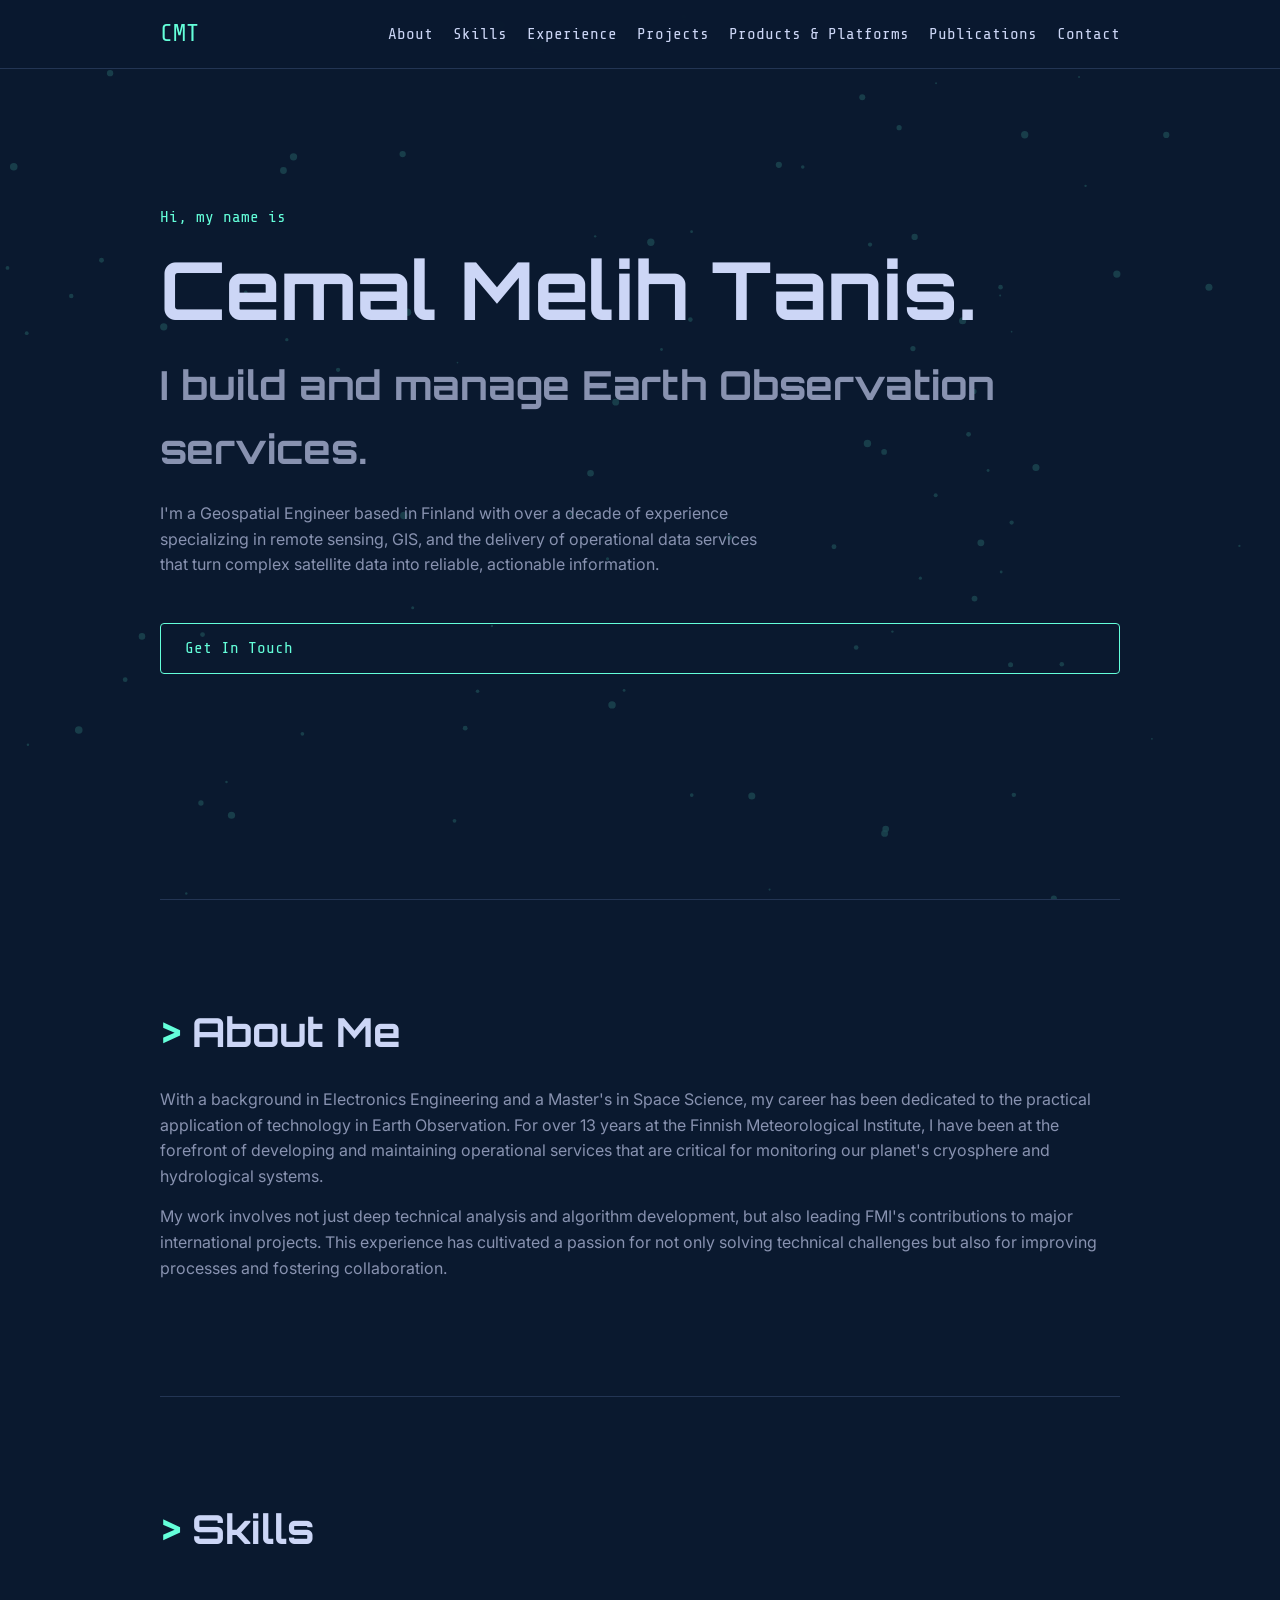
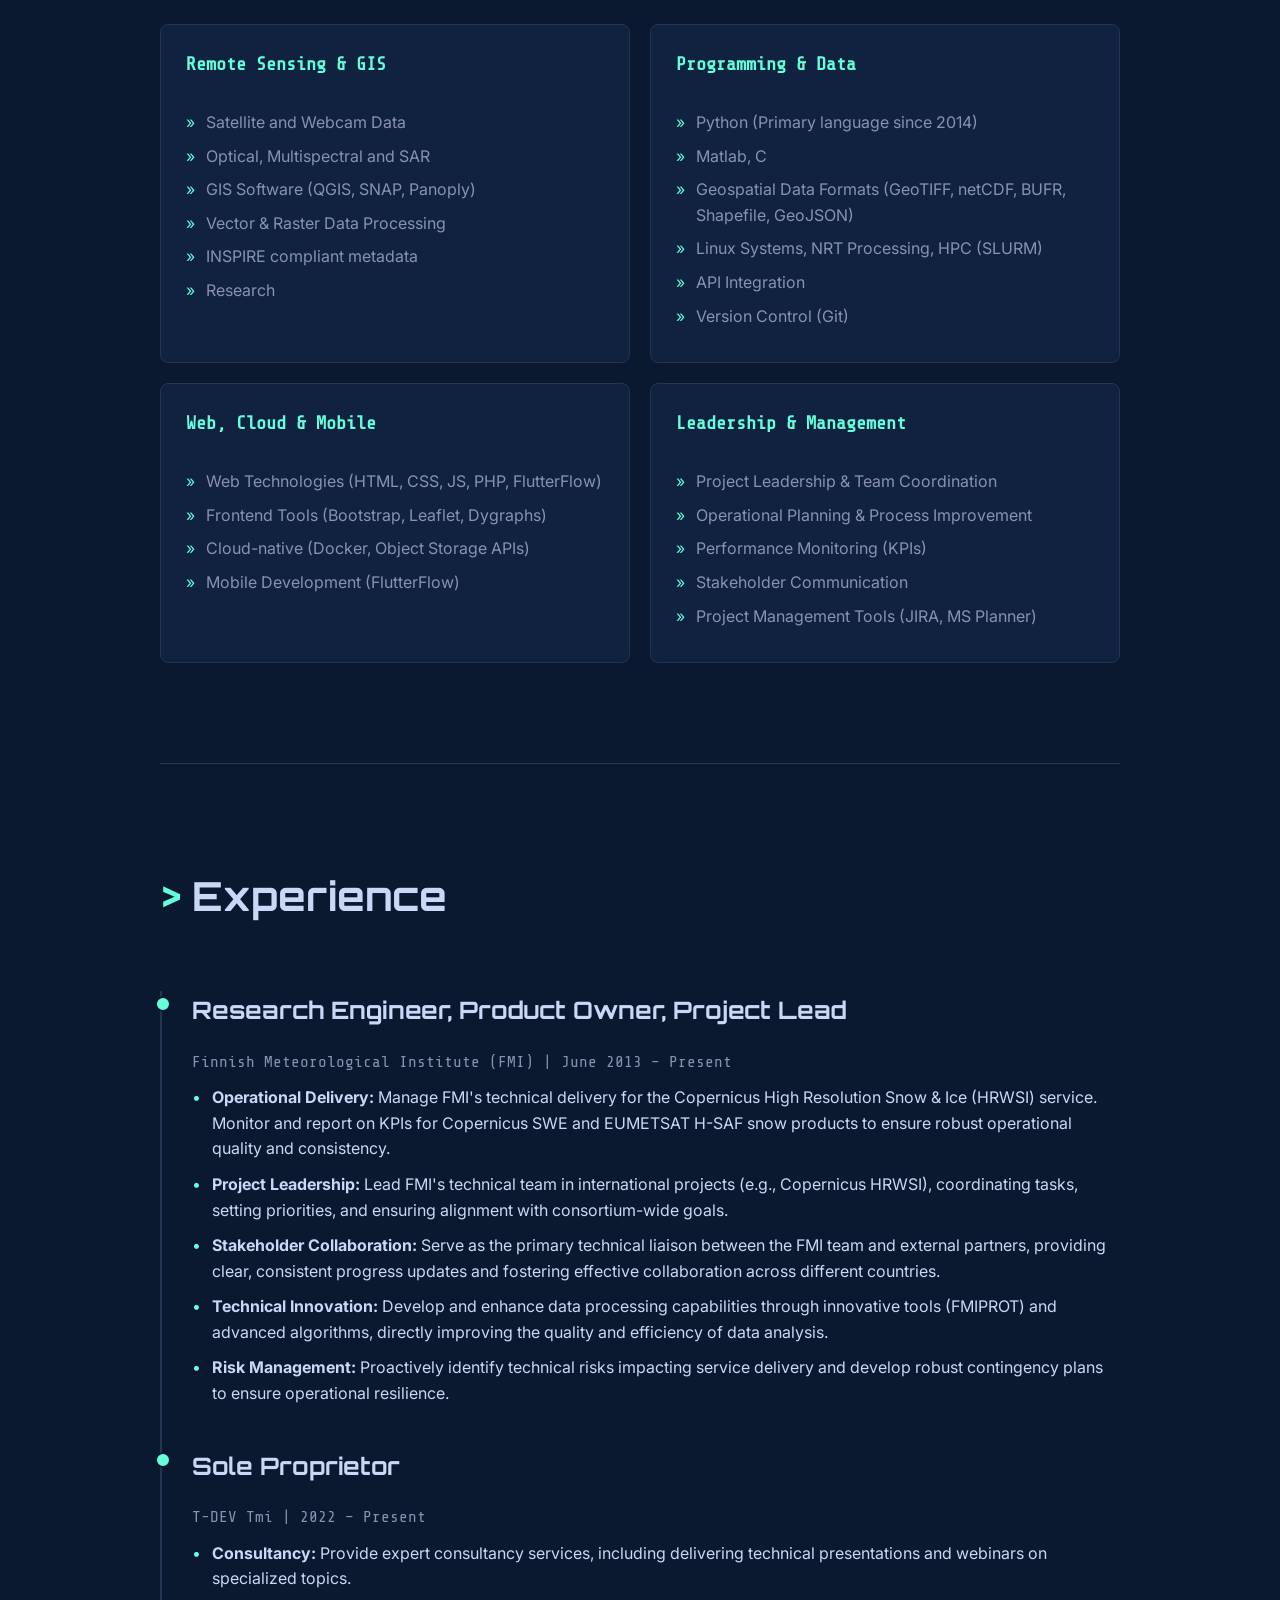
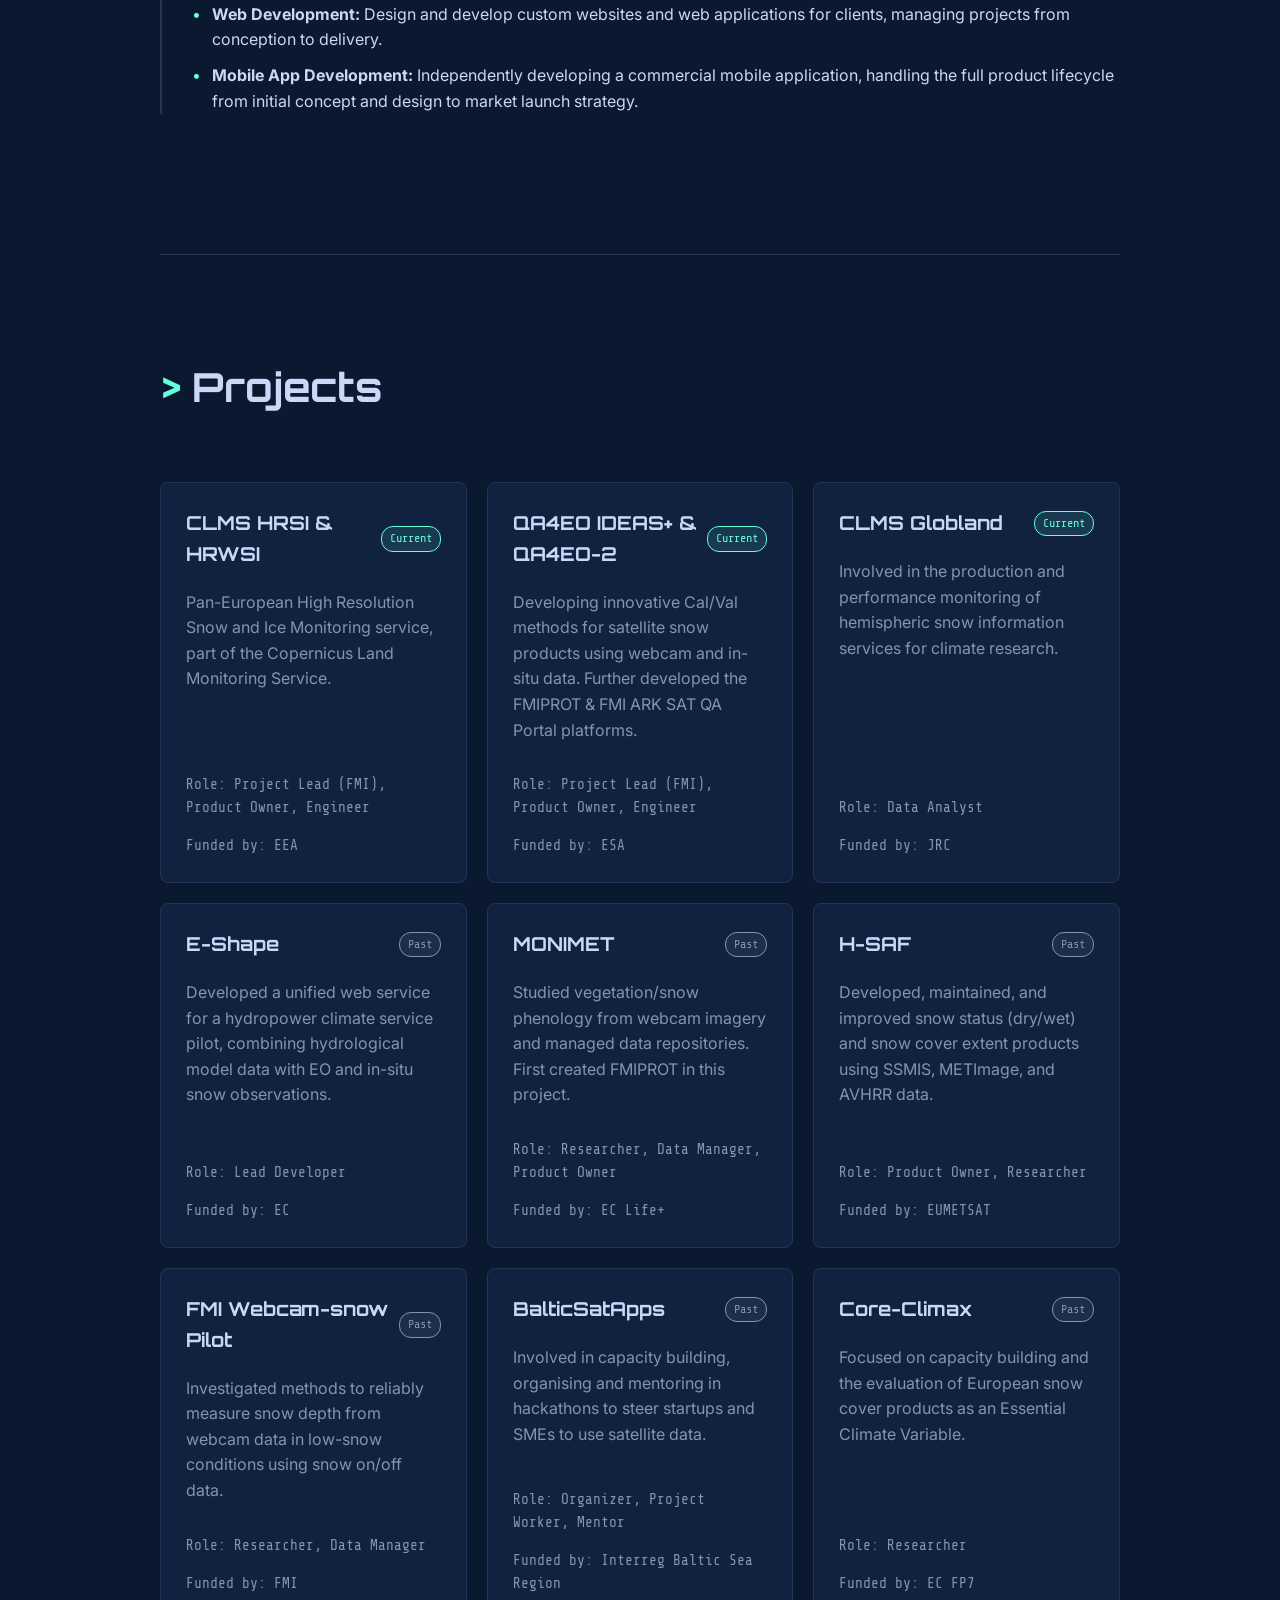
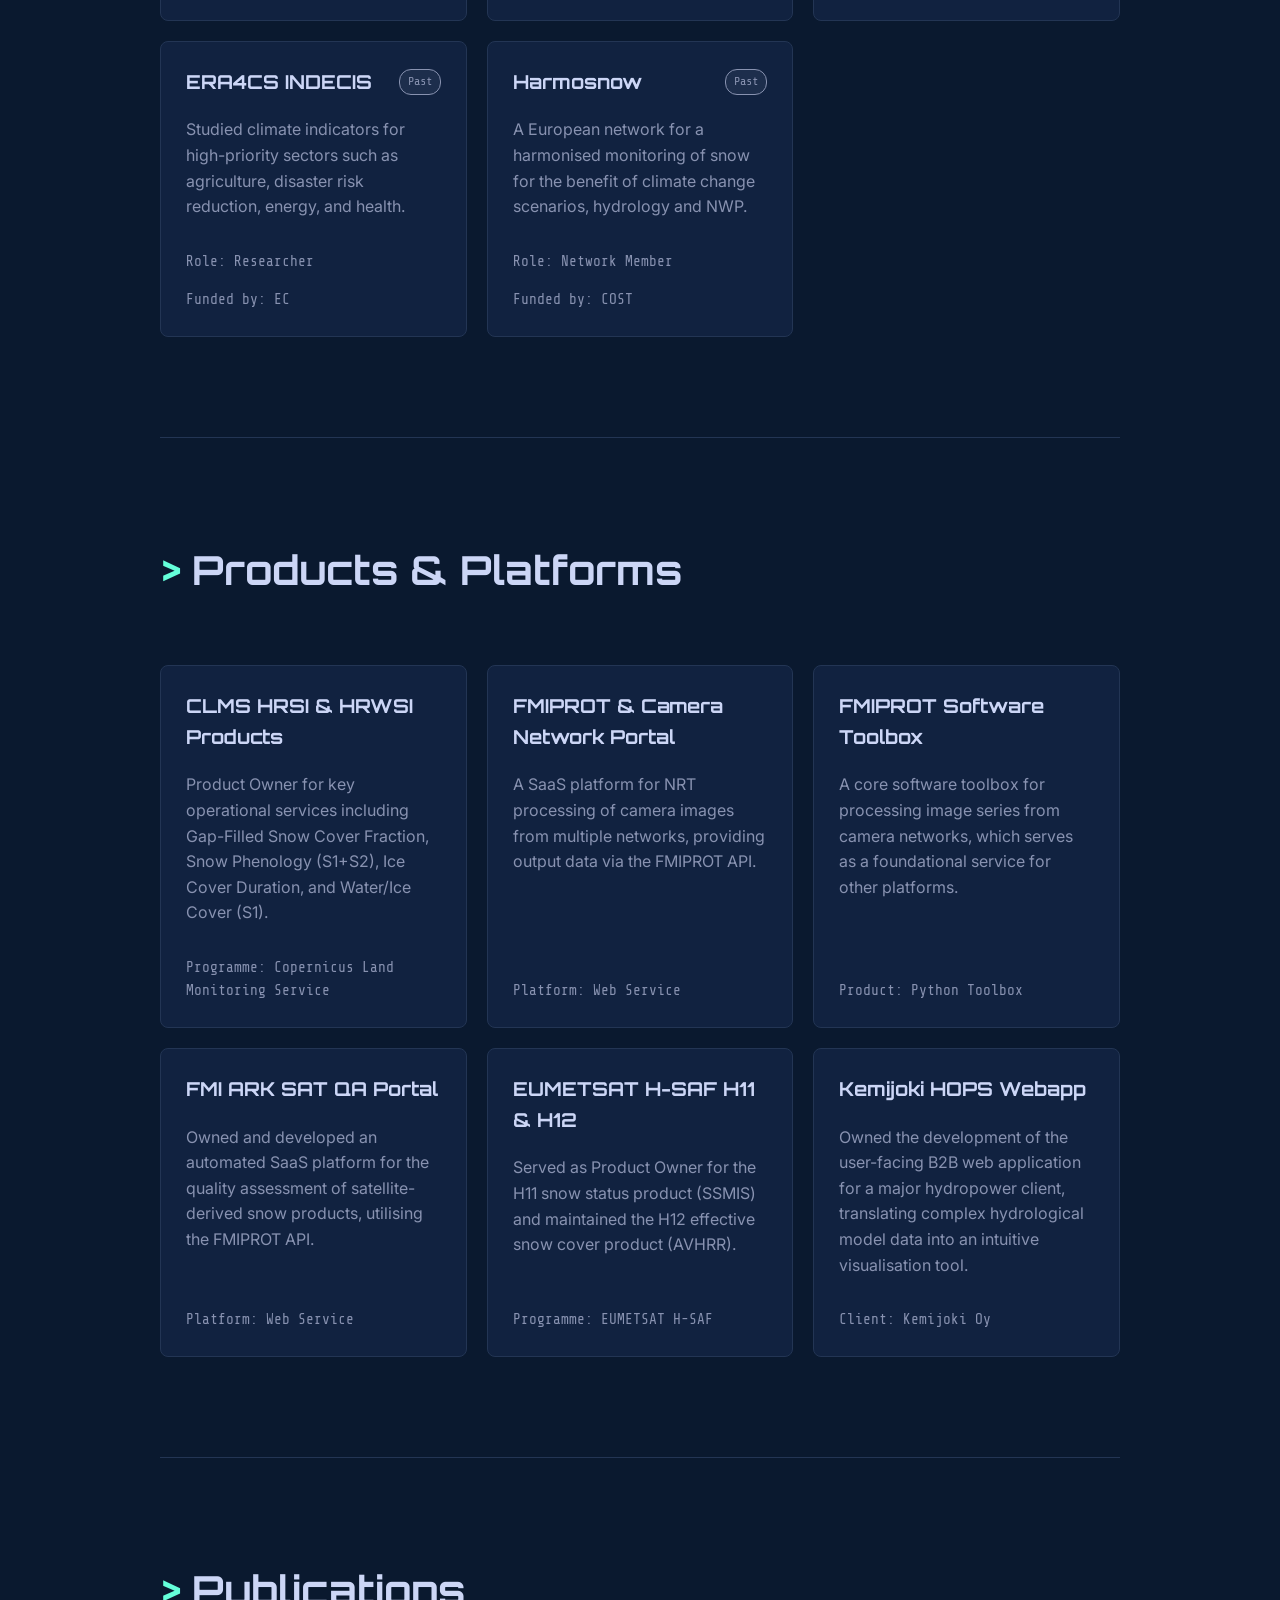
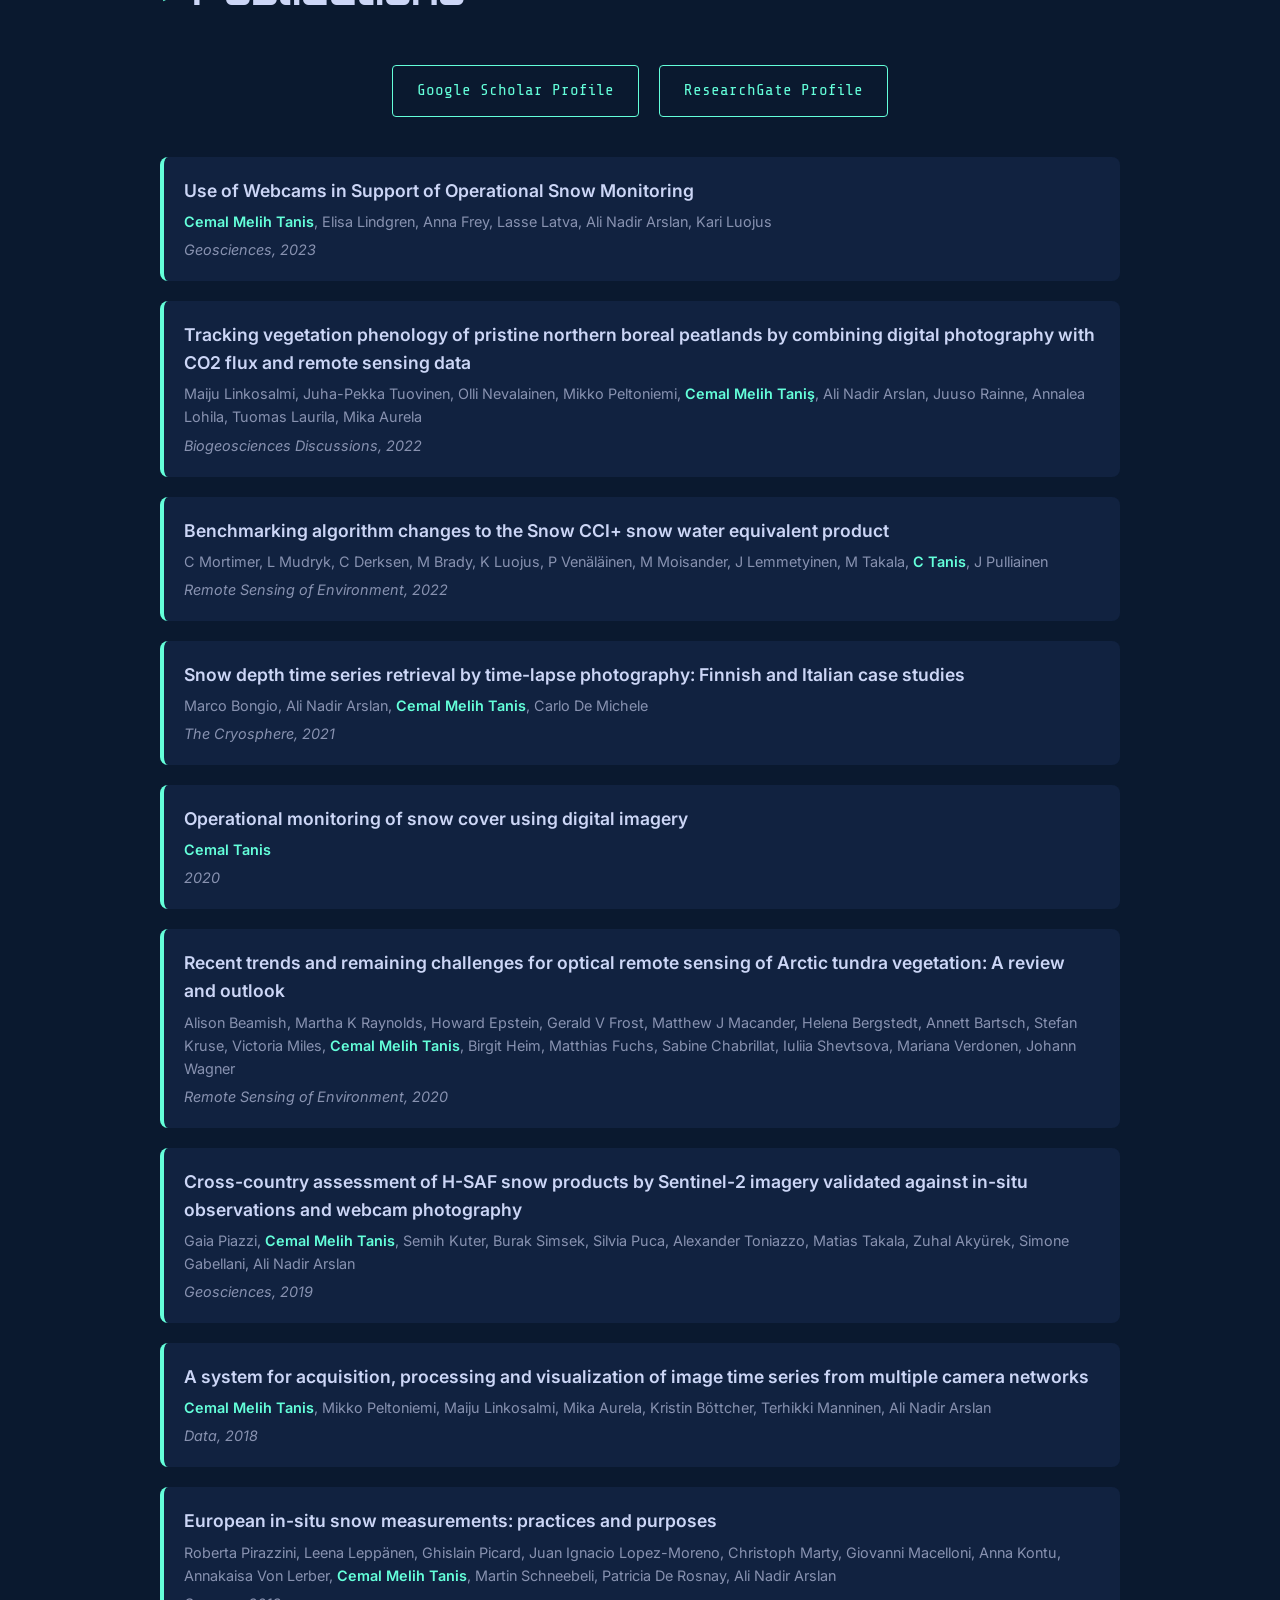
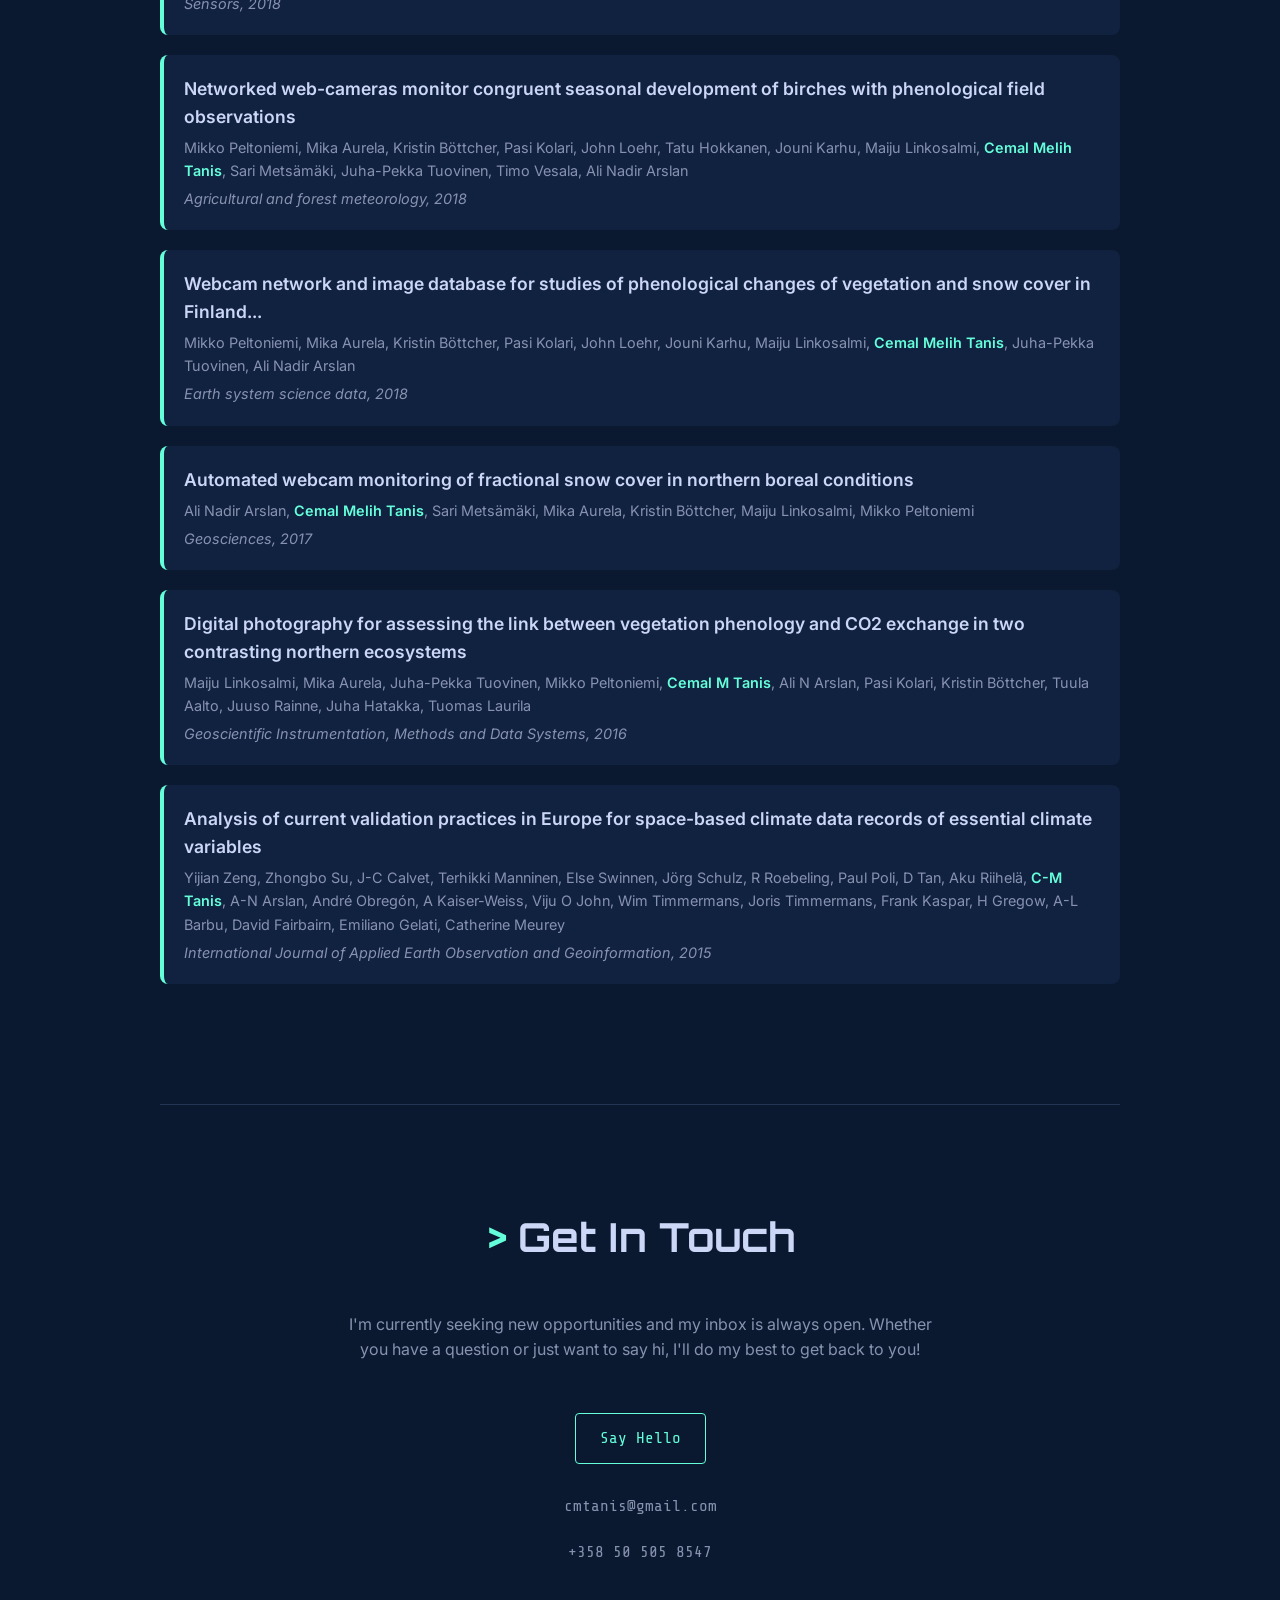
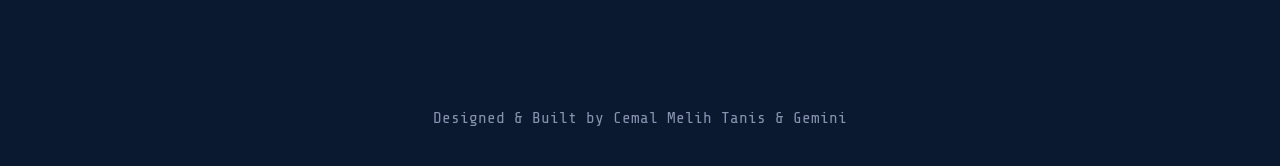
==== index.html @ 58d797b8 "impro" ====
<!DOCTYPE html>
<html lang="en">
<head>
    <meta charset="UTF-8">
    <meta name="viewport" content="width=device-width, initial-scale=1.0">
    <title>Cemal Melih Tanis | Geospatial Engineer</title>
    
    <!-- Google Fonts Preconnect -->
    <link rel="preconnect" href="https://fonts.googleapis.com">
    <link rel="preconnect" href="https://fonts.gstatic.com" crossorigin>
    
    <!-- Google Fonts Import -->
    <link href="https://fonts.googleapis.com/css2?family=Orbitron:wght@400;700&family=Rajdhani:wght@400;700&family=Share+Tech+Mono&family=Inter:wght@300;400;600&display=swap" rel="stylesheet">
    
    <!-- Link to the external CSS file -->
    <link rel="stylesheet" href="style.css">
</head>
<body>
    <!-- Canvas for background animations -->
    <canvas id="bg-canvas"></canvas>

    <!-- Header -->
    <header class="main-header">
        <div class="container">
            <a href="#hero" class="logo">CMT</a>
            <nav class="main-nav">
                <ul>
                    <li><a href="#about">About</a></li>
                    <li><a href="#skills">Skills</a></li>
                    <li><a href="#experience">Experience</a></li>
                    <li><a href="#projects">Projects</a></li>
                    <li><a href="#products">Products & Platforms</a></li>
                    <li><a href="#publications">Publications</a></li>
                    <li><a href="#contact">Contact</a></li>
                </ul>
            </nav>
            <div class="menu-toggle" id="menu-toggle">&equiv;</div>
        </div>
    </header>

    <main class="container">
        <!-- Hero Section -->
        <section id="hero">
            <p style="font-family: var(--mono-font); color: var(--accent-color);">Hi, my name is</p>
            <h1>Cemal Melih Tanis.</h1>
            <h2 class="subtitle">I build and manage Earth Observation services.</h2>
            <p>I'm a Geospatial Engineer based in Finland with over a decade of experience specializing in remote sensing, GIS, and the delivery of operational data services that turn complex satellite data into reliable, actionable information.</p>
            <a href="#contact" class="cta-button">Get In Touch</a>
        </section>

        <!-- About Section -->
        <section id="about">
            <h2 class="section-title">About Me</h2>
            <p>
                With a background in Electronics Engineering and a Master's in Space Science, my career has been dedicated to the practical application of technology in Earth Observation. For over <span id="experience-years">11</span> years at the Finnish Meteorological Institute, I have been at the forefront of developing and maintaining operational services that are critical for monitoring our planet's cryosphere and hydrological systems.
            </p>
            <p>
                My work involves not just deep technical analysis and algorithm development, but also leading FMI's contributions to major international projects. This experience has cultivated a passion for not only solving technical challenges but also for improving processes and fostering collaboration.
            </p>
        </section>

        <!-- Skills Section -->
        <section id="skills">
            <h2 class="section-title">Skills</h2>
            <div class="skills-grid">
                <div class="skill-card">
                    <h3>Remote Sensing & GIS</h3>
                    <ul>
                        <li>Satellite and Webcam Data</li>
                        <li>Optical, Multispectral and SAR</li>
                        <li>GIS Software (QGIS, SNAP, Panoply)</li>
                        <li>Vector & Raster Data Processing</li>
                        <li>INSPIRE compliant metadata</li>
                        <li>Research</li>
                    </ul>
                </div>
                <div class="skill-card">
                    <h3>Programming & Data</h3>
                    <ul>
                        <li>Python (Primary language since 2014)</li>
                        <li>Matlab, C</li>
                        <li>Geospatial Data Formats (GeoTIFF, netCDF, BUFR, Shapefile, GeoJSON)</li>
                        <li>Linux Systems, NRT Processing, HPC (SLURM)</li>
                        <li>API Integration</li>
                        <li>Version Control (Git)</li>
                    </ul>
                </div>
                <div class="skill-card">
                    <h3>Web, Cloud & Mobile</h3>
                    <ul>
                        <li>Web Technologies (HTML, CSS, JS, PHP, FlutterFlow)</li>
                        <li>Frontend Tools (Bootstrap, Leaflet, Dygraphs)</li>
                        <li>Cloud-native (Docker, Object Storage APIs)</li>
                        <li>Mobile Development (FlutterFlow)</li>
                    </ul>
                </div>
                <div class="skill-card">
                    <h3>Leadership & Management</h3>
                    <ul>
                        <li>Project Leadership & Team Coordination</li>
                        <li>Operational Planning & Process Improvement</li>
                        <li>Performance Monitoring (KPIs)</li>
                        <li>Stakeholder Communication</li>
                        <li>Project Management Tools (JIRA, MS Planner)</li>
                    </ul>
                </div>
            </div>
        </section>

        <!-- Experience Section -->
        <section id="experience">
            <h2 class="section-title">Experience</h2>
            <div class="timeline">
                <div class="timeline-item">
                    <h3>Research Engineer, Product Owner, Project Lead</h3>
                    <p class="date">Finnish Meteorological Institute (FMI) | June 2013 – Present</p>
                    <ul>
                        <li><strong>Operational Delivery:</strong> Manage FMI's technical delivery for the Copernicus High Resolution Snow & Ice (HRWSI) service. Monitor and report on KPIs for Copernicus SWE and EUMETSAT H-SAF snow products to ensure robust operational quality and consistency.</li>
                        <li><strong>Project Leadership:</strong> Lead FMI's technical team in international projects (e.g., Copernicus HRWSI), coordinating tasks, setting priorities, and ensuring alignment with consortium-wide goals.</li>
                        <li><strong>Stakeholder Collaboration:</strong> Serve as the primary technical liaison between the FMI team and external partners, providing clear, consistent progress updates and fostering effective collaboration across different countries.</li>
                        <li><strong>Technical Innovation:</strong> Develop and enhance data processing capabilities through innovative tools (FMIPROT) and advanced algorithms, directly improving the quality and efficiency of data analysis.</li>
                        <li><strong>Risk Management:</strong> Proactively identify technical risks impacting service delivery and develop robust contingency plans to ensure operational resilience.</li>
                    </ul>
                </div>
                <div class="timeline-item">
                    <h3>Sole Proprietor</h3>
                    <p class="date">T-DEV Tmi | 2022 – Present</p>
                     <ul>
                        <li><strong>Consultancy:</strong> Provide expert consultancy services, including delivering technical presentations and webinars on specialized topics.</li>
                        <li><strong>Web Development:</strong> Design and develop custom websites and web applications for clients, managing projects from conception to delivery.</li>
                        <li><strong>Mobile App Development:</strong> Independently developing a commercial mobile application, handling the full product lifecycle from initial concept and design to market launch strategy.</li>
                    </ul>
                </div>
            </div>
        </section>
        
        <!-- Projects Section -->
        <section id="projects">
            <h2 class="section-title">Projects</h2>
            <div class="projects-grid">
                <div class="project-card">
                    <h3>CLMS HRSI & HRWSI <span class="project-tag tag-current">Current</span></h3>
                    <p>Pan-European High Resolution Snow and Ice Monitoring service, part of the Copernicus Land Monitoring Service.</p>
                    <div class="tech-stack">Role: Project Lead (FMI), Product Owner, Engineer</div>
                    <div class="tech-stack">Funded by: EEA</div>
                </div>
                <div class="project-card">
                    <h3>QA4EO IDEAS+ & QA4EO-2 <span class="project-tag tag-current">Current</span></h3>
                    <p>Developing innovative Cal/Val methods for satellite snow products using webcam and in-situ data. Further developed the FMIPROT & FMI ARK SAT QA Portal platforms.</p>
                    <div class="tech-stack">Role: Project Lead (FMI), Product Owner, Engineer</div>
                    <div class="tech-stack">Funded by: ESA</div>
                </div>
                <div class="project-card">
                    <h3>CLMS Globland <span class="project-tag tag-current">Current</span></h3>
                    <p>Involved in the production and performance monitoring of hemispheric snow information services for climate research.</p>
                    <div class="tech-stack">Role: Data Analyst</div>
                    <div class="tech-stack">Funded by: JRC</div>
                </div>
                <div class="project-card">
                    <h3>E-Shape <span class="project-tag tag-past">Past</span></h3>
                    <p>Developed a unified web service for a hydropower climate service pilot, combining hydrological model data with EO and in-situ snow observations.</p>
                    <div class="tech-stack">Role: Lead Developer</div>
                    <div class="tech-stack">Funded by: EC</div>
                </div>
                <div class="project-card">
                    <h3>MONIMET <span class="project-tag tag-past">Past</span></h3>
                    <p>Studied vegetation/snow phenology from webcam imagery and managed data repositories. First created FMIPROT in this project.</p>
                    <div class="tech-stack">Role: Researcher, Data Manager, Product Owner</div>
                    <div class="tech-stack">Funded by: EC Life+</div>
                </div>
                <div class="project-card">
                    <h3>H-SAF <span class="project-tag tag-past">Past</span></h3>
                    <p>Developed, maintained, and improved snow status (dry/wet) and snow cover extent products using SSMIS, METImage, and AVHRR data.</p>
                    <div class="tech-stack">Role: Product Owner, Researcher</div>
                    <div class="tech-stack">Funded by: EUMETSAT</div>
                </div>
                <div class="project-card">
                    <h3>FMI Webcam-snow Pilot <span class="project-tag tag-past">Past</span></h3>
                    <p>Investigated methods to reliably measure snow depth from webcam data in low-snow conditions using snow on/off data.</p>
                    <div class="tech-stack">Role: Researcher, Data Manager</div>
                    <div class="tech-stack">Funded by: FMI</div>
                </div>
                <div class="project-card">
                    <h3>BalticSatApps <span class="project-tag tag-past">Past</span></h3>
                    <p>Involved in capacity building, organising and mentoring in hackathons to steer startups and SMEs to use satellite data.</p>
                    <div class="tech-stack">Role: Organizer, Project Worker, Mentor</div>
                    <div class="tech-stack">Funded by: Interreg Baltic Sea Region</div>
                </div>
                <div class="project-card">
                    <h3>Core-Climax <span class="project-tag tag-past">Past</span></h3>
                    <p>Focused on capacity building and the evaluation of European snow cover products as an Essential Climate Variable.</p>
                    <div class="tech-stack">Role: Researcher</div>
                    <div class="tech-stack">Funded by: EC FP7</div>
                </div>
                <div class="project-card">
                    <h3>ERA4CS INDECIS <span class="project-tag tag-past">Past</span></h3>
                    <p>Studied climate indicators for high-priority sectors such as agriculture, disaster risk reduction, energy, and health.</p>
                    <div class="tech-stack">Role: Researcher</div>
                    <div class="tech-stack">Funded by: EC</div>
                </div>
                <div class="project-card">
                    <h3>Harmosnow <span class="project-tag tag-past">Past</span></h3>
                    <p>A European network for a harmonised monitoring of snow for the benefit of climate change scenarios, hydrology and NWP.</p>
                    <div class="tech-stack">Role: Network Member</div>
                    <div class="tech-stack">Funded by: COST</div>
                </div>
            </div>
        </section>

        <!-- Products & Platforms Section -->
        <section id="products">
            <h2 class="section-title">Products & Platforms</h2>
            <div class="projects-grid">
                <div class="project-card">
                    <h3>CLMS HRSI & HRWSI Products</h3>
                    <p>Product Owner for key operational services including Gap-Filled Snow Cover Fraction, Snow Phenology (S1+S2), Ice Cover Duration, and Water/Ice Cover (S1).</p>
                    <div class="tech-stack">Programme: Copernicus Land Monitoring Service</div>
                </div>
                <div class="project-card">
                    <h3>FMIPROT & Camera Network Portal</h3>
                    <p>A SaaS platform for NRT processing of camera images from multiple networks, providing output data via the FMIPROT API.</p>
                    <div class="tech-stack">Platform: Web Service</div>
                </div>
                 <div class="project-card">
                    <h3>FMIPROT Software Toolbox</h3>
                    <p>A core software toolbox for processing image series from camera networks, which serves as a foundational service for other platforms.</p>
                    <div class="tech-stack">Product: Python Toolbox</div>
                </div>
                <div class="project-card">
                    <h3>FMI ARK SAT QA Portal</h3>
                    <p>Owned and developed an automated SaaS platform for the quality assessment of satellite-derived snow products, utilising the FMIPROT API.</p>
                    <div class="tech-stack">Platform: Web Service</div>
                </div>
                <div class="project-card">
                    <h3>EUMETSAT H-SAF H11 & H12</h3>
                    <p>Served as Product Owner for the H11 snow status product (SSMIS) and maintained the H12 effective snow cover product (AVHRR).</p>
                    <div class="tech-stack">Programme: EUMETSAT H-SAF</div>
                </div>
                <div class="project-card">
                    <h3>Kemijoki HOPS Webapp</h3>
                    <p>Owned the development of the user-facing B2B web application for a major hydropower client, translating complex hydrological model data into an intuitive visualisation tool.</p>
                    <div class="tech-stack">Client: Kemijoki Oy</div>
                </div>
            </div>
        </section>
        
        <!-- Publications Section -->
        <section id="publications">
            <h2 class="section-title">Publications</h2>
            <div class="publication-links">
                <a href="https://scholar.google.com/citations?user=QWX0RgEAAAAJ" target="_blank" rel="noopener noreferrer" class="cta-button">Google Scholar Profile</a>
                <a href="https://www.researchgate.net/profile/Cemal-Tanis" target="_blank" rel="noopener noreferrer" class="cta-button">ResearchGate Profile</a>
            </div>
            <div class="publications-list">
                <div class="publication-item">
                    <h3><a href="https://scholar.google.com/citations?view_op=view_citation&hl=en&user=QWX0RgEAAAAJ&citation_for_view=QWX0RgEAAAAJ:Zph67rFs4hoC" target="_blank" rel="noopener noreferrer">Use of Webcams in Support of Operational Snow Monitoring</a></h3>
                    <p class="authors"><span class="author-highlight">Cemal Melih Tanis</span>, Elisa Lindgren, Anna Frey, Lasse Latva, Ali Nadir Arslan, Kari Luojus</p>
                    <p class="journal">Geosciences, 2023</p>
                </div>
                <div class="publication-item">
                    <h3><a href="https://scholar.google.com/citations?view_op=view_citation&hl=en&user=QWX0RgEAAAAJ&citation_for_view=QWX0RgEAAAAJ:KlAtU1dfN6UC" target="_blank" rel="noopener noreferrer">Tracking vegetation phenology of pristine northern boreal peatlands by combining digital photography with CO2 flux and remote sensing data</a></h3>
                    <p class="authors">Maiju Linkosalmi, Juha-Pekka Tuovinen, Olli Nevalainen, Mikko Peltoniemi, <span class="author-highlight">Cemal Melih Taniş</span>, Ali Nadir Arslan, Juuso Rainne, Annalea Lohila, Tuomas Laurila, Mika Aurela</p>
                    <p class="journal">Biogeosciences Discussions, 2022</p>
                </div>
                <div class="publication-item">
                    <h3><a href="https://scholar.google.com/citations?view_op=view_citation&hl=en&user=QWX0RgEAAAAJ&citation_for_view=QWX0RgEAAAAJ:MXK_kJrjxJIC" target="_blank" rel="noopener noreferrer">Benchmarking algorithm changes to the Snow CCI+ snow water equivalent product</a></h3>
                    <p class="authors">C Mortimer, L Mudryk, C Derksen, M Brady, K Luojus, P Venäläinen, M Moisander, J Lemmetyinen, M Takala, <span class="author-highlight">C Tanis</span>, J Pulliainen</p>
                    <p class="journal">Remote Sensing of Environment, 2022</p>
                </div>
                <div class="publication-item">
                    <h3><a href="https://scholar.google.com/citations?view_op=view_citation&hl=en&user=QWX0RgEAAAAJ&citation_for_view=QWX0RgEAAAAJ:5nxA0vEk-isC" target="_blank" rel="noopener noreferrer">Snow depth time series retrieval by time-lapse photography: Finnish and Italian case studies</a></h3>
                    <p class="authors">Marco Bongio, Ali Nadir Arslan, <span class="author-highlight">Cemal Melih Tanis</span>, Carlo De Michele</p>
                    <p class="journal">The Cryosphere, 2021</p>
                </div>
                <div class="publication-item">
                    <h3><a href="https://scholar.google.com/citations?view_op=view_citation&hl=en&user=QWX0RgEAAAAJ&citation_for_view=QWX0RgEAAAAJ:roLk4NBRz8UC" target="_blank" rel="noopener noreferrer">Operational monitoring of snow cover using digital imagery</a></h3>
                    <p class="authors"><span class="author-highlight">Cemal Tanis</span></p>
                    <p class="journal">2020</p>
                </div>
                <div class="publication-item">
                    <h3><a href="https://scholar.google.com/citations?view_op=view_citation&hl=en&user=QWX0RgEAAAAJ&citation_for_view=QWX0RgEAAAAJ:Se3iqnhoufwC" target="_blank" rel="noopener noreferrer">Recent trends and remaining challenges for optical remote sensing of Arctic tundra vegetation: A review and outlook</a></h3>
                    <p class="authors">Alison Beamish, Martha K Raynolds, Howard Epstein, Gerald V Frost, Matthew J Macander, Helena Bergstedt, Annett Bartsch, Stefan Kruse, Victoria Miles, <span class="author-highlight">Cemal Melih Tanis</span>, Birgit Heim, Matthias Fuchs, Sabine Chabrillat, Iuliia Shevtsova, Mariana Verdonen, Johann Wagner</p>
                    <p class="journal">Remote Sensing of Environment, 2020</p>
                </div>
                <div class="publication-item">
                    <h3><a href="https://scholar.google.com/citations?view_op=view_citation&hl=en&user=QWX0RgEAAAAJ&citation_for_view=QWX0RgEAAAAJ:ufrVoPGSRksC" target="_blank" rel="noopener noreferrer">Cross-country assessment of H-SAF snow products by Sentinel-2 imagery validated against in-situ observations and webcam photography</a></h3>
                    <p class="authors">Gaia Piazzi, <span class="author-highlight">Cemal Melih Tanis</span>, Semih Kuter, Burak Simsek, Silvia Puca, Alexander Toniazzo, Matias Takala, Zuhal Akyürek, Simone Gabellani, Ali Nadir Arslan</p>
                    <p class="journal">Geosciences, 2019</p>
                </div>
                <div class="publication-item">
                    <h3><a href="https://scholar.google.com/citations?view_op=view_citation&hl=en&user=QWX0RgEAAAAJ&citation_for_view=QWX0RgEAAAAJ:WF5omc3nYNoC" target="_blank" rel="noopener noreferrer">A system for acquisition, processing and visualization of image time series from multiple camera networks</a></h3>
                    <p class="authors"><span class="author-highlight">Cemal Melih Tanis</span>, Mikko Peltoniemi, Maiju Linkosalmi, Mika Aurela, Kristin Böttcher, Terhikki Manninen, Ali Nadir Arslan</p>
                    <p class="journal">Data, 2018</p>
                </div>
                <div class="publication-item">
                    <h3><a href="https://scholar.google.com/citations?view_op=view_citation&hl=en&user=QWX0RgEAAAAJ&citation_for_view=QWX0RgEAAAAJ:eQOLeE2rZwMC" target="_blank" rel="noopener noreferrer">European in-situ snow measurements: practices and purposes</a></h3>
                    <p class="authors">Roberta Pirazzini, Leena Leppänen, Ghislain Picard, Juan Ignacio Lopez-Moreno, Christoph Marty, Giovanni Macelloni, Anna Kontu, Annakaisa Von Lerber, <span class="author-highlight">Cemal Melih Tanis</span>, Martin Schneebeli, Patricia De Rosnay, Ali Nadir Arslan</p>
                    <p class="journal">Sensors, 2018</p>
                </div>
                <div class="publication-item">
                    <h3><a href="https://scholar.google.com/citations?view_op=view_citation&hl=en&user=QWX0RgEAAAAJ&citation_for_view=QWX0RgEAAAAJ:d1gkVwhDpl0C" target="_blank" rel="noopener noreferrer">Networked web-cameras monitor congruent seasonal development of birches with phenological field observations</a></h3>
                    <p class="authors">Mikko Peltoniemi, Mika Aurela, Kristin Böttcher, Pasi Kolari, John Loehr, Tatu Hokkanen, Jouni Karhu, Maiju Linkosalmi, <span class="author-highlight">Cemal Melih Tanis</span>, Sari Metsämäki, Juha-Pekka Tuovinen, Timo Vesala, Ali Nadir Arslan</p>
                    <p class="journal">Agricultural and forest meteorology, 2018</p>
                </div>
                <div class="publication-item">
                    <h3><a href="https://scholar.google.com/citations?view_op=view_citation&hl=en&user=QWX0RgEAAAAJ&citation_for_view=QWX0RgEAAAAJ:YsMSGLbcyi4C" target="_blank" rel="noopener noreferrer">Webcam network and image database for studies of phenological changes of vegetation and snow cover in Finland...</a></h3>
                    <p class="authors">Mikko Peltoniemi, Mika Aurela, Kristin Böttcher, Pasi Kolari, John Loehr, Jouni Karhu, Maiju Linkosalmi, <span class="author-highlight">Cemal Melih Tanis</span>, Juha-Pekka Tuovinen, Ali Nadir Arslan</p>
                    <p class="journal">Earth system science data, 2018</p>
                </div>
                <div class="publication-item">
                    <h3><a href="https://scholar.google.com/citations?view_op=view_citation&hl=en&user=QWX0RgEAAAAJ&citation_for_view=QWX0RgEAAAAJ:UeHWp8X0CEIC" target="_blank" rel="noopener noreferrer">Automated webcam monitoring of fractional snow cover in northern boreal conditions</a></h3>
                    <p class="authors">Ali Nadir Arslan, <span class="author-highlight">Cemal Melih Tanis</span>, Sari Metsämäki, Mika Aurela, Kristin Böttcher, Maiju Linkosalmi, Mikko Peltoniemi</p>
                    <p class="journal">Geosciences, 2017</p>
                </div>
                <div class="publication-item">
                    <h3><a href="https://scholar.google.com/citations?view_op=view_citation&hl=en&user=QWX0RgEAAAAJ&citation_for_view=QWX0RgEAAAAJ:u5HHmVD_uO8C" target="_blank" rel="noopener noreferrer">Digital photography for assessing the link between vegetation phenology and CO2 exchange in two contrasting northern ecosystems</a></h3>
                    <p class="authors">Maiju Linkosalmi, Mika Aurela, Juha-Pekka Tuovinen, Mikko Peltoniemi, <span class="author-highlight">Cemal M Tanis</span>, Ali N Arslan, Pasi Kolari, Kristin Böttcher, Tuula Aalto, Juuso Rainne, Juha Hatakka, Tuomas Laurila</p>
                    <p class="journal">Geoscientific Instrumentation, Methods and Data Systems, 2016</p>
                </div>
                <div class="publication-item">
                    <h3><a href="https://scholar.google.com/citations?view_op=view_citation&hl=en&user=QWX0RgEAAAAJ&citation_for_view=QWX0RgEAAAAJ:IjCSPb-OGe4C" target="_blank" rel="noopener noreferrer">Analysis of current validation practices in Europe for space-based climate data records of essential climate variables</a></h3>
                    <p class="authors">Yijian Zeng, Zhongbo Su, J-C Calvet, Terhikki Manninen, Else Swinnen, Jörg Schulz, R Roebeling, Paul Poli, D Tan, Aku Riihelä, <span class="author-highlight">C-M Tanis</span>, A-N Arslan, André Obregón, A Kaiser-Weiss, Viju O John, Wim Timmermans, Joris Timmermans, Frank Kaspar, H Gregow, A-L Barbu, David Fairbairn, Emiliano Gelati, Catherine Meurey</p>
                    <p class="journal">International Journal of Applied Earth Observation and Geoinformation, 2015</p>
                </div>
            </div>
        </section>

        <!-- Contact Section -->
        <section id="contact">
            <h2 class="section-title">Get In Touch</h2>
            <p>I'm currently seeking new opportunities and my inbox is always open. Whether you have a question or just want to say hi, I'll do my best to get back to you!</p>
            <a href="mailto:cmtanis@gmail.com" class="cta-button">Say Hello</a>
            <div class="contact-details">
                <p>cmtanis@gmail.com</p>
                <p>+358 50 505 8547</p>
            </div>
        </section>
    </main>

    <!-- Footer -->
    <footer>
        <p>Designed & Built by Cemal Melih Tanis & Gemini</p>
    </footer>

    <!-- Link to the external JavaScript file -->
    <script src="script.js"></script>
</body>
</html>
---- style.css ----
/* * FONT IMPORTS 
 * Using Google Fonts for the futuristic typography.
 */
@import url('https://fonts.googleapis.com/css2?family=Orbitron:wght@400;700&family=Rajdhani:wght@400;700&family=Share+Tech+Mono&family=Inter:wght@300;400;600&display=swap');

/* * CSS VARIABLES
 * Defines the color palette and fonts for the single "Orbital" theme.
 */
:root {
    --bg-color: #0a192f;
    --bg-secondary-color: #112240;
    --text-color: #ccd6f6;
    --text-secondary-color: #8892b0;
    --accent-color: #64ffda;
    --accent-color-hover: rgba(100, 255, 218, 0.1);
    --border-color: #233554;
    --header-font: 'Orbitron', sans-serif;
    --body-font: 'Inter', sans-serif;
    --mono-font: 'Share Tech Mono', monospace;
    --bg-animation-opacity: 0.2;
}

/* * BASE STYLES & RESET
 */
* {
    margin: 0;
    padding: 0;
    box-sizing: border-box;
}

html {
    scroll-behavior: smooth;
}

body {
    background-color: var(--bg-color);
    color: var(--text-color);
    font-family: var(--body-font);
    transition: background-color 0.3s ease, color 0.3s ease;
    line-height: 1.6;
}

/* Background Canvas for animations */
#bg-canvas {
    position: fixed;
    top: 0;
    left: 0;
    width: 100%;
    height: 100%;
    z-index: -1;
    opacity: var(--bg-animation-opacity);
    transition: opacity 0.3s ease;
}

.container {
    max-width: 1000px;
    margin: 0 auto;
    padding: 0 20px;
}

section {
    padding: 100px 0;
    border-bottom: 1px solid var(--border-color);
}

section:last-of-type {
    border-bottom: none;
}

h1, h2, h3 {
    font-family: var(--header-font);
    color: var(--text-color);
    margin-bottom: 20px;
    font-weight: 700;
}

h2.section-title {
    font-size: 2.5rem;
    position: relative;
    display: inline-block;
}

h2.section-title::before {
    content: '>';
    color: var(--accent-color);
    margin-right: 10px;
    font-family: var(--mono-font);
}

p {
    color: var(--text-secondary-color);
    margin-bottom: 15px;
}

a {
    color: var(--accent-color);
    text-decoration: none;
    transition: all 0.2s ease-in-out;
}

a:hover {
    filter: brightness(1.2);
}

/* * HEADER & NAVIGATION
 */
.main-header {
    position: fixed;
    top: 0;
    width: 100%;
    padding: 15px 0;
    background-color: rgba(10, 25, 47, 0.85);
    backdrop-filter: blur(10px);
    z-index: 10;
    border-bottom: 1px solid var(--border-color);
}

.main-header .container {
    display: flex;
    justify-content: space-between;
    align-items: center;
}

.logo {
    font-family: var(--mono-font);
    font-size: 1.5rem;
    color: var(--accent-color);
}

.main-nav ul {
    display: flex;
    list-style: none;
    align-items: center;
}

.main-nav li {
    margin-left: 20px;
}

.main-nav a {
    font-family: var(--mono-font);
    color: var(--text-color);
}

/* Mobile Nav */
.menu-toggle {
    display: none;
    cursor: pointer;
    font-size: 2rem;
}

/* * HERO SECTION
 */
#hero {
    min-height: 100vh;
    display: flex;
    flex-direction: column;
    justify-content: center;
    padding-top: 80px; /* Offset for fixed header */
}

#hero h1 {
    font-size: clamp(40px, 8vw, 80px);
    line-height: 1.1;
}

#hero .subtitle {
    font-size: clamp(20px, 5vw, 40px);
    color: var(--text-secondary-color);
    margin-bottom: 20px;
}

#hero p {
    max-width: 600px;
}

.cta-button {
    display: inline-block;
    padding: 12px 24px;
    border: 1px solid var(--accent-color);
    color: var(--accent-color);
    border-radius: 4px;
    margin-top: 30px;
    font-family: var(--mono-font);
}
.cta-button:hover {
    background-color: var(--accent-color-hover);
}

/* * SKILLS SECTION
 */
.skills-grid {
    display: grid;
    gap: 20px;
    margin-top: 40px;
}

/* 1 column for mobile */
.skills-grid {
    grid-template-columns: 1fr;
}

/* 2x2 grid for desktop */
@media (min-width: 768px) {
    .skills-grid {
        grid-template-columns: repeat(2, 1fr);
    }
}


.skill-card {
    background-color: var(--bg-secondary-color);
    padding: 25px;
    border-radius: 8px;
    border: 1px solid var(--border-color);
    transition: transform 0.2s ease-in-out;
}

.skill-card:hover,
.project-card:hover {
    transform: translateY(-5px);
}

.skill-card h3 {
    color: var(--accent-color);
    font-family: var(--mono-font);
}

.skill-card ul {
    list-style: none;
    padding-top: 10px;
}

.skill-card li {
    color: var(--text-secondary-color);
    margin-bottom: 8px;
    position: relative;
    padding-left: 20px;
}

.skill-card li::before {
    content: '»';
    position: absolute;
    left: 0;
    color: var(--accent-color);
}

/* * EXPERIENCE SECTION
 */
.timeline {
    margin-top: 40px;
    position: relative;
    padding-left: 30px;
    border-left: 2px solid var(--border-color);
}

.timeline-item {
    margin-bottom: 40px;
    position: relative;
}

.timeline-item::before {
    content: '';
    position: absolute;
    left: -37px;
    top: 5px;
    width: 12px;
    height: 12px;
    border-radius: 50%;
    background-color: var(--accent-color);
    border: 2px solid var(--bg-color);
}

.timeline-item h3 {
    font-size: 1.5rem;
}
.timeline-item .date {
    font-family: var(--mono-font);
    color: var(--text-secondary-color);
    margin-bottom: 10px;
}
.timeline-item ul {
    list-style: none;
}
.timeline-item li {
    margin-bottom: 10px;
    padding-left: 20px;
    position: relative;
}
.timeline-item li::before {
    content: '•';
    color: var(--accent-color);
    position: absolute;
    left: 0;
}

/* * PROJECTS & PRODUCTS SECTION
 */
.projects-grid {
    display: grid;
    grid-template-columns: repeat(auto-fit, minmax(300px, 1fr));
    gap: 20px;
    margin-top: 40px;
}
.project-card {
    background-color: var(--bg-secondary-color);
    padding: 25px;
    border-radius: 8px;
    border: 1px solid var(--border-color);
    display: flex;
    flex-direction: column;
    transition: transform 0.2s ease-in-out;
}
.project-card h3 {
    font-size: 1.2rem;
    display: flex;
    justify-content: space-between;
    align-items: center;
}
.project-card p {
    flex-grow: 1;
}
.project-card .tech-stack {
    margin-top: 15px;
    font-family: var(--mono-font);
    color: var(--text-secondary-color);
    font-size: 0.9rem;
}

.project-tag {
    font-size: 0.75rem;
    padding: 2px 8px;
    border-radius: 12px;
    font-family: var(--mono-font);
    font-weight: normal;
}

.tag-current {
    background-color: var(--accent-color-hover);
    color: var(--accent-color);
    border: 1px solid var(--accent-color);
}

.tag-past {
    background-color: rgba(136, 146, 176, 0.1);
    color: var(--text-secondary-color);
    border: 1px solid var(--text-secondary-color);
}


/* * PUBLICATIONS SECTION
 */
.publication-links {
    display: flex;
    justify-content: center;
    gap: 20px;
    margin-top: 20px;
    margin-bottom: 40px;
    flex-wrap: wrap;
}

.publication-links .cta-button {
    margin-top: 0; /* Override default margin for this context */
}

.publications-list {
    margin-top: 40px;
}

.publication-item {
    background-color: var(--bg-secondary-color);
    padding: 20px;
    border-radius: 8px;
    border-left: 4px solid var(--accent-color);
    margin-bottom: 20px;
    transition: transform 0.2s ease-in-out;
}

.publication-item:hover {
    transform: translateY(-5px);
}

.publication-item h3 {
    font-size: 1.1rem;
    font-family: var(--body-font);
    margin-bottom: 5px;
}

.publication-item h3 a {
    color: var(--text-color);
    font-weight: 600;
}
.publication-item h3 a:hover {
    color: var(--accent-color);
}

.publication-item .authors {
    font-size: 0.9rem;
    color: var(--text-secondary-color);
    margin-bottom: 5px;
}

.publication-item .journal {
    font-size: 0.9rem;
    font-style: italic;
    color: var(--text-secondary-color);
    margin-bottom: 0;
}

.author-highlight {
    color: var(--accent-color);
    font-weight: 600;
}

/* * CONTACT SECTION
 */
#contact {
    text-align: center;
}
#contact p {
    max-width: 600px;
    margin: 20px auto;
}

.contact-details {
    margin-top: 30px;
    font-family: var(--mono-font);
    color: var(--text-secondary-color);
}

.contact-details p {
    margin-bottom: 5px;
}

/* * FOOTER
 */
footer {
    text-align: center;
    padding: 20px;
    font-family: var(--mono-font);
    color: var(--text-secondary-color);
}

/* * RESPONSIVENESS
 */
@media (max-width: 768px) {
    .menu-toggle {
        display: block;
    }
    .main-nav {
        position: fixed;
        top: 70px; /* Header height */
        right: 0;
        width: 100%;
        max-width: 300px;
        height: calc(100vh - 70px);
        background-color: var(--bg-secondary-color);
        flex-direction: column;
        justify-content: center;
        transform: translateX(100%);
        transition: transform 0.3s ease-in-out;
    }
    .main-nav.active {
        transform: translateX(0);
    }
    .main-nav ul {
        flex-direction: column;
    }
    .main-nav li {
        margin: 20px 0;
    }
}
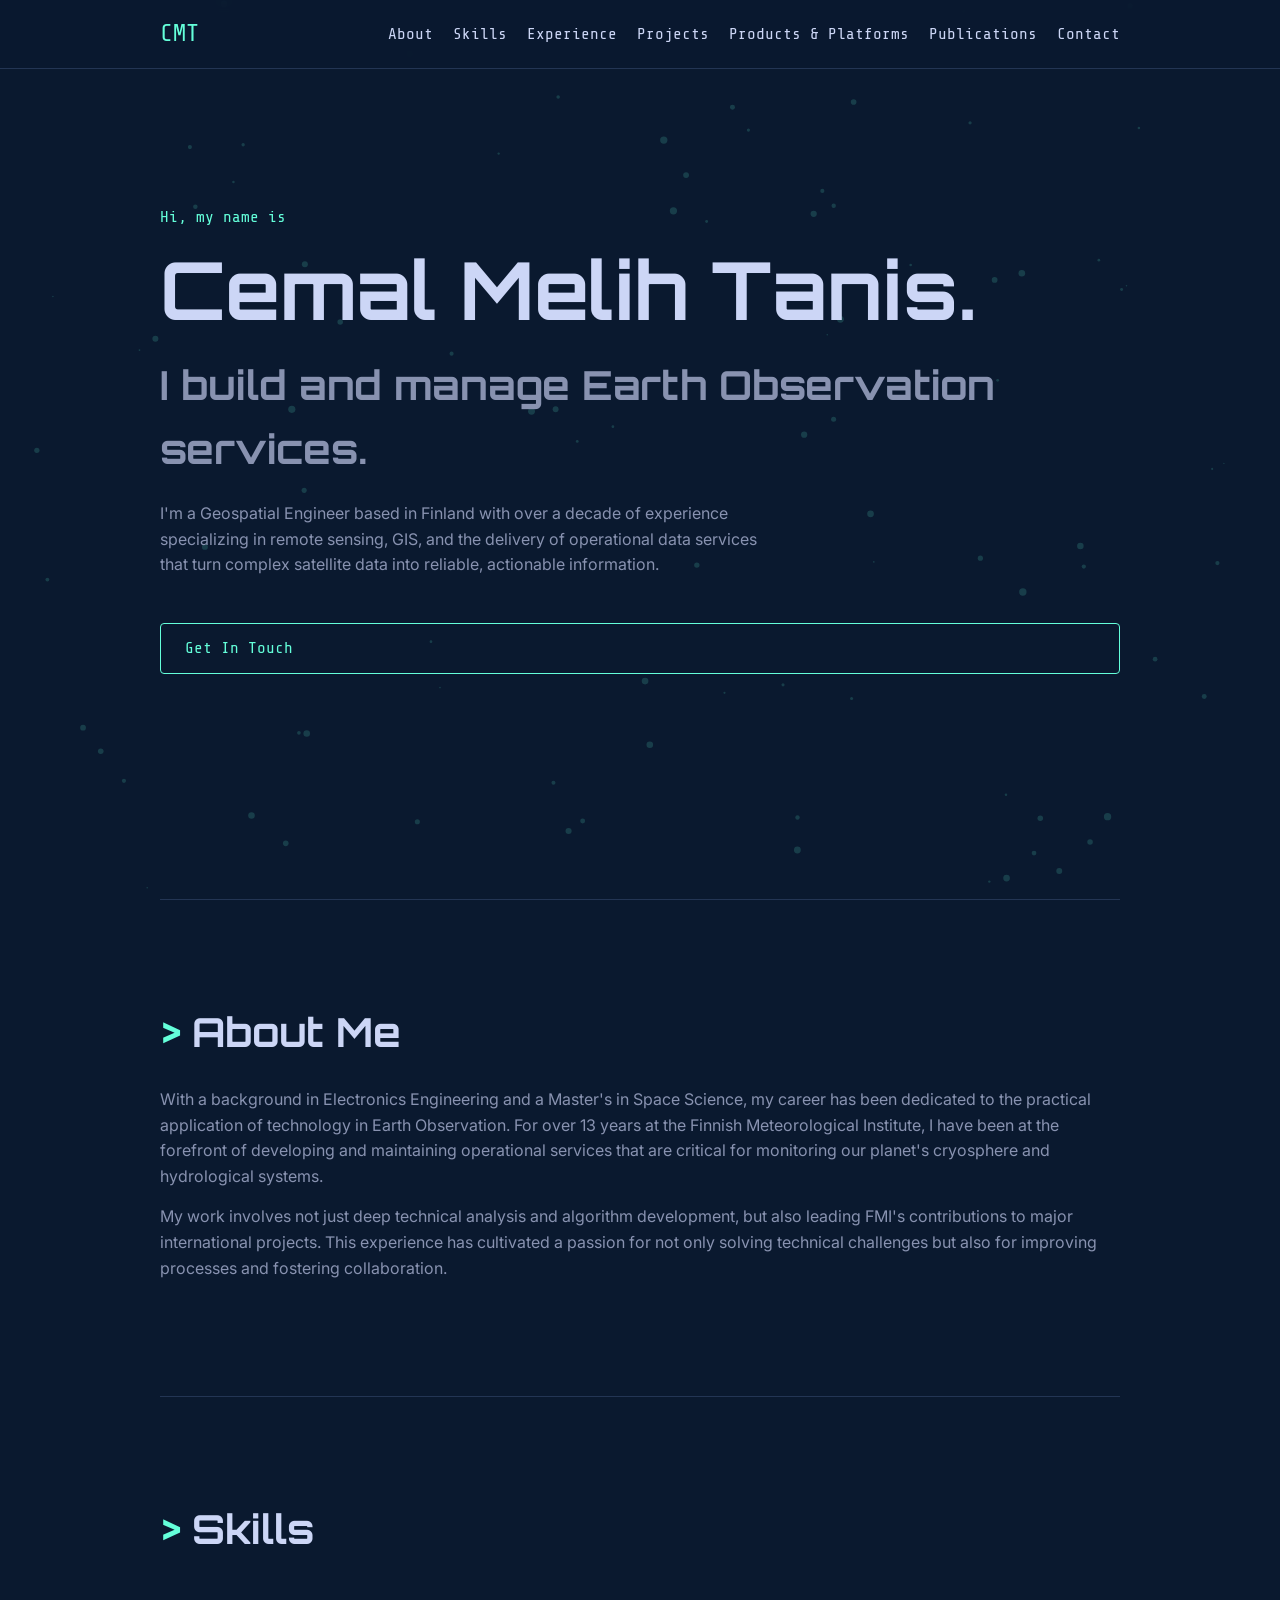
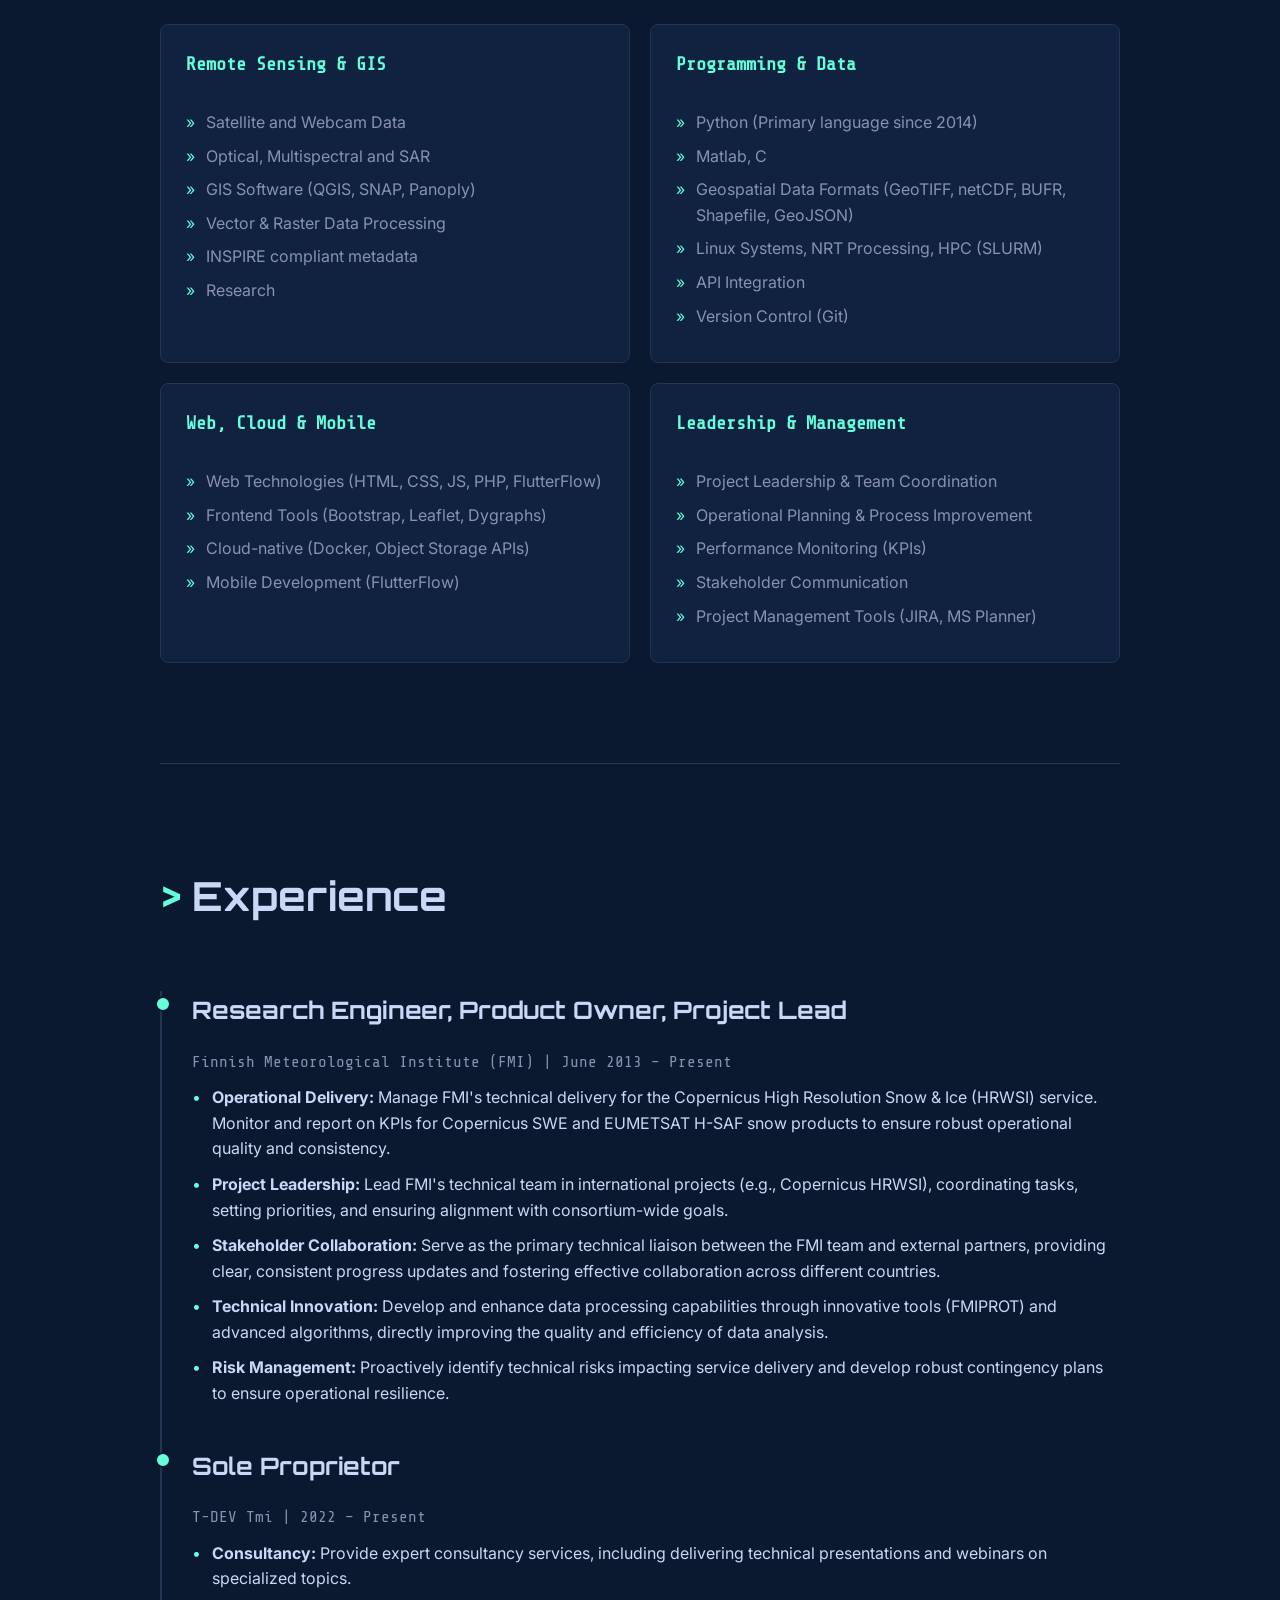
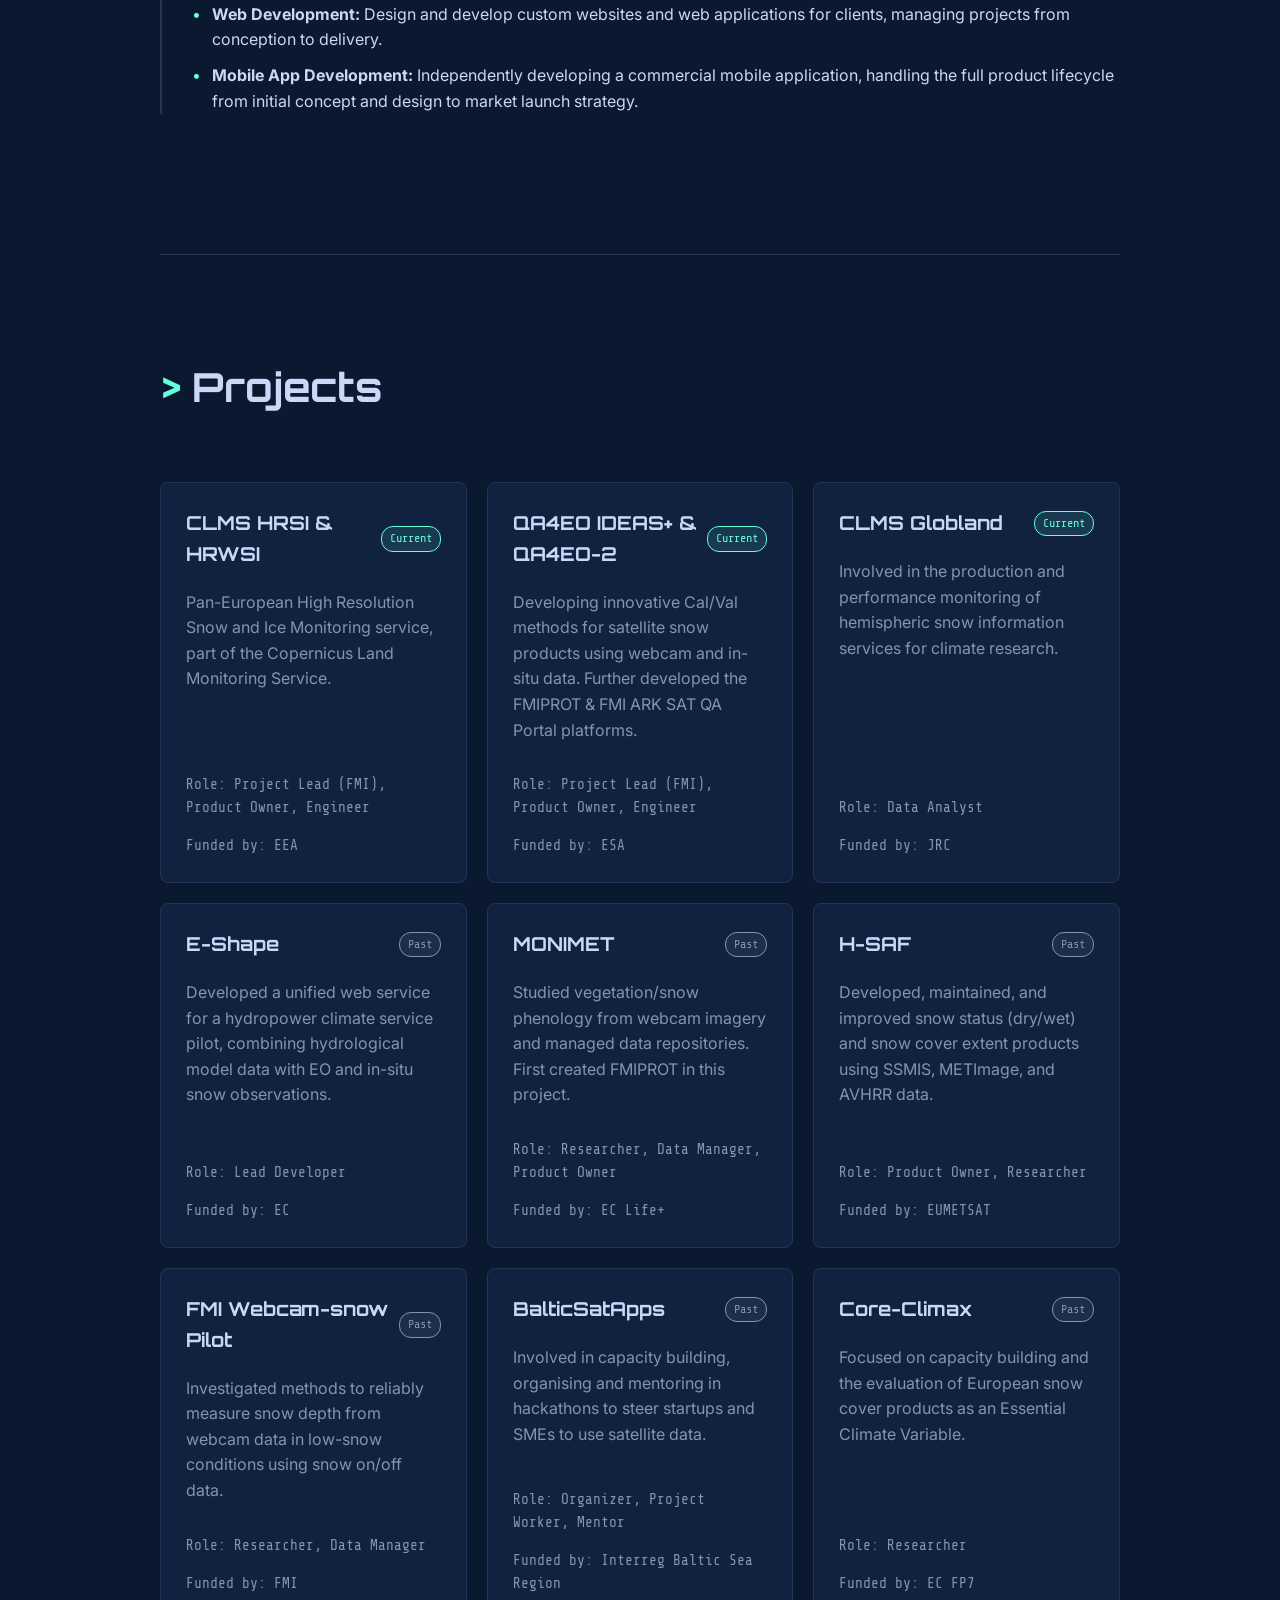
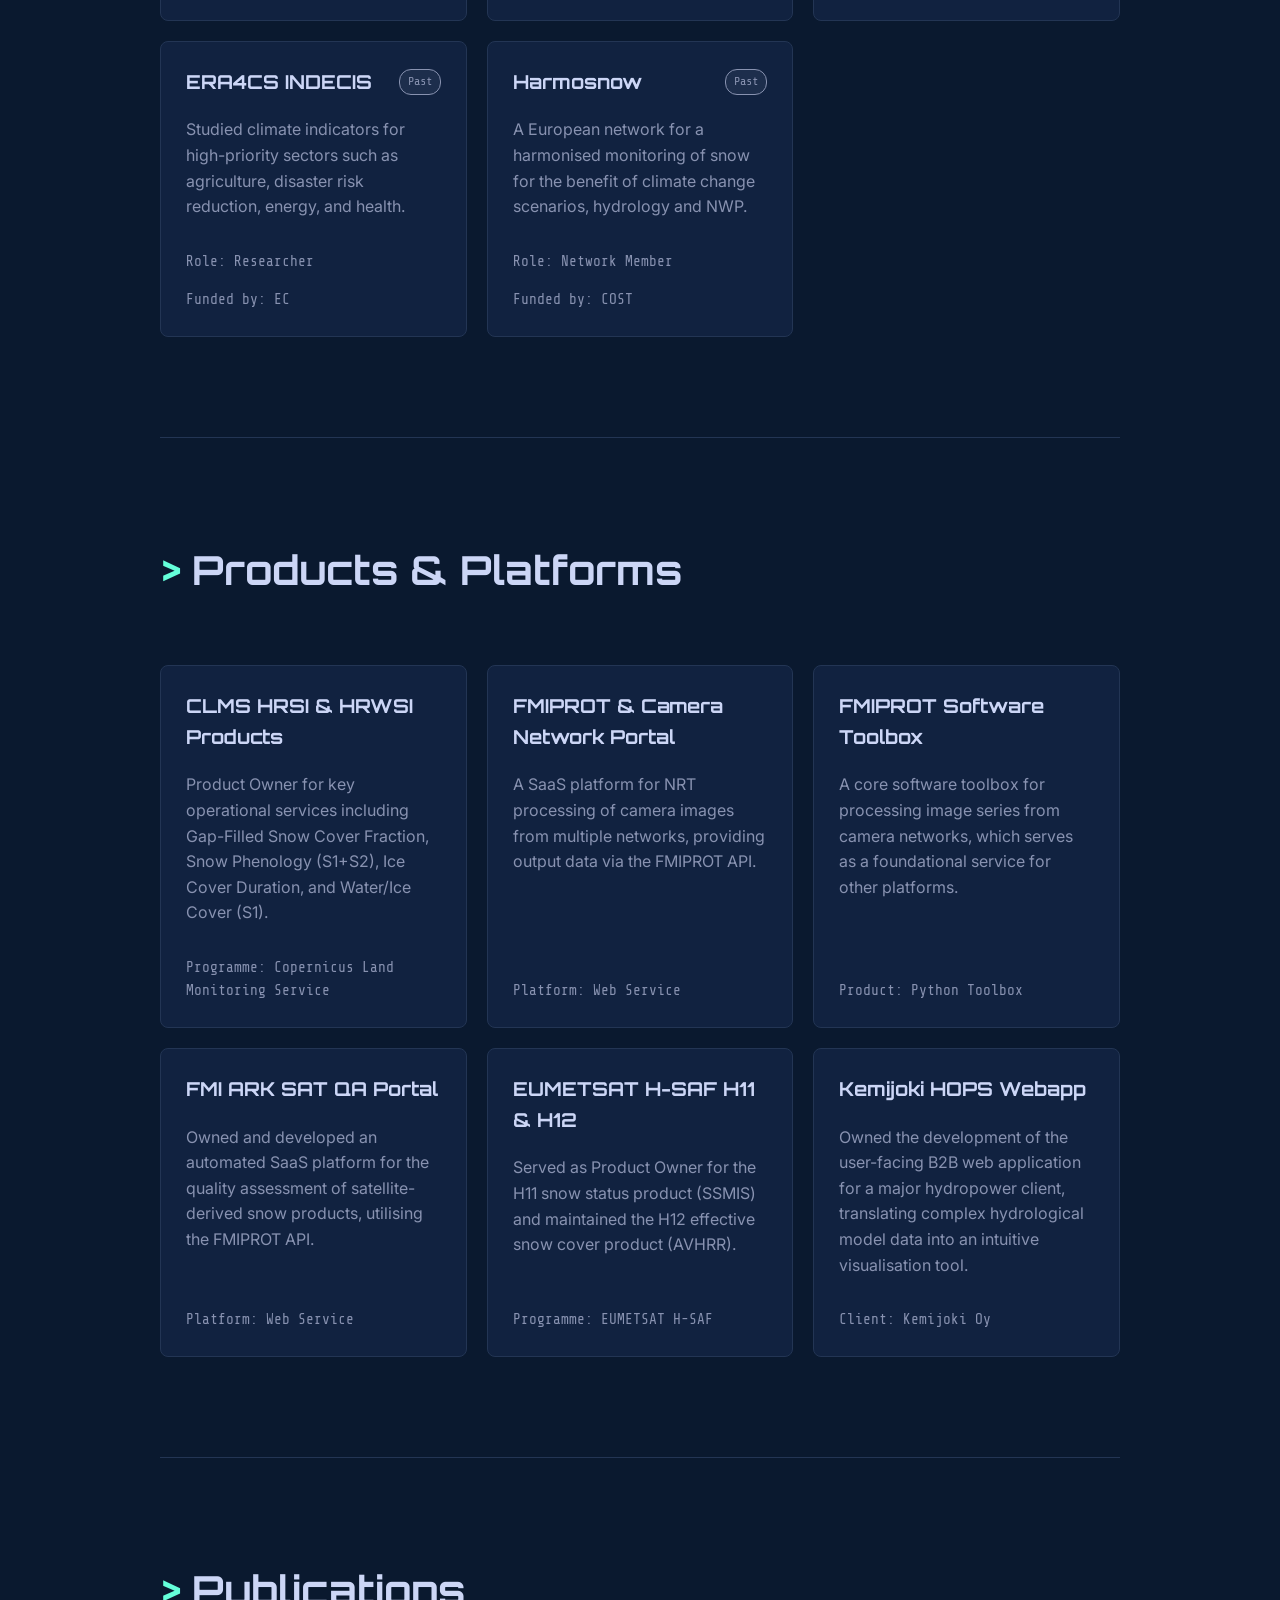
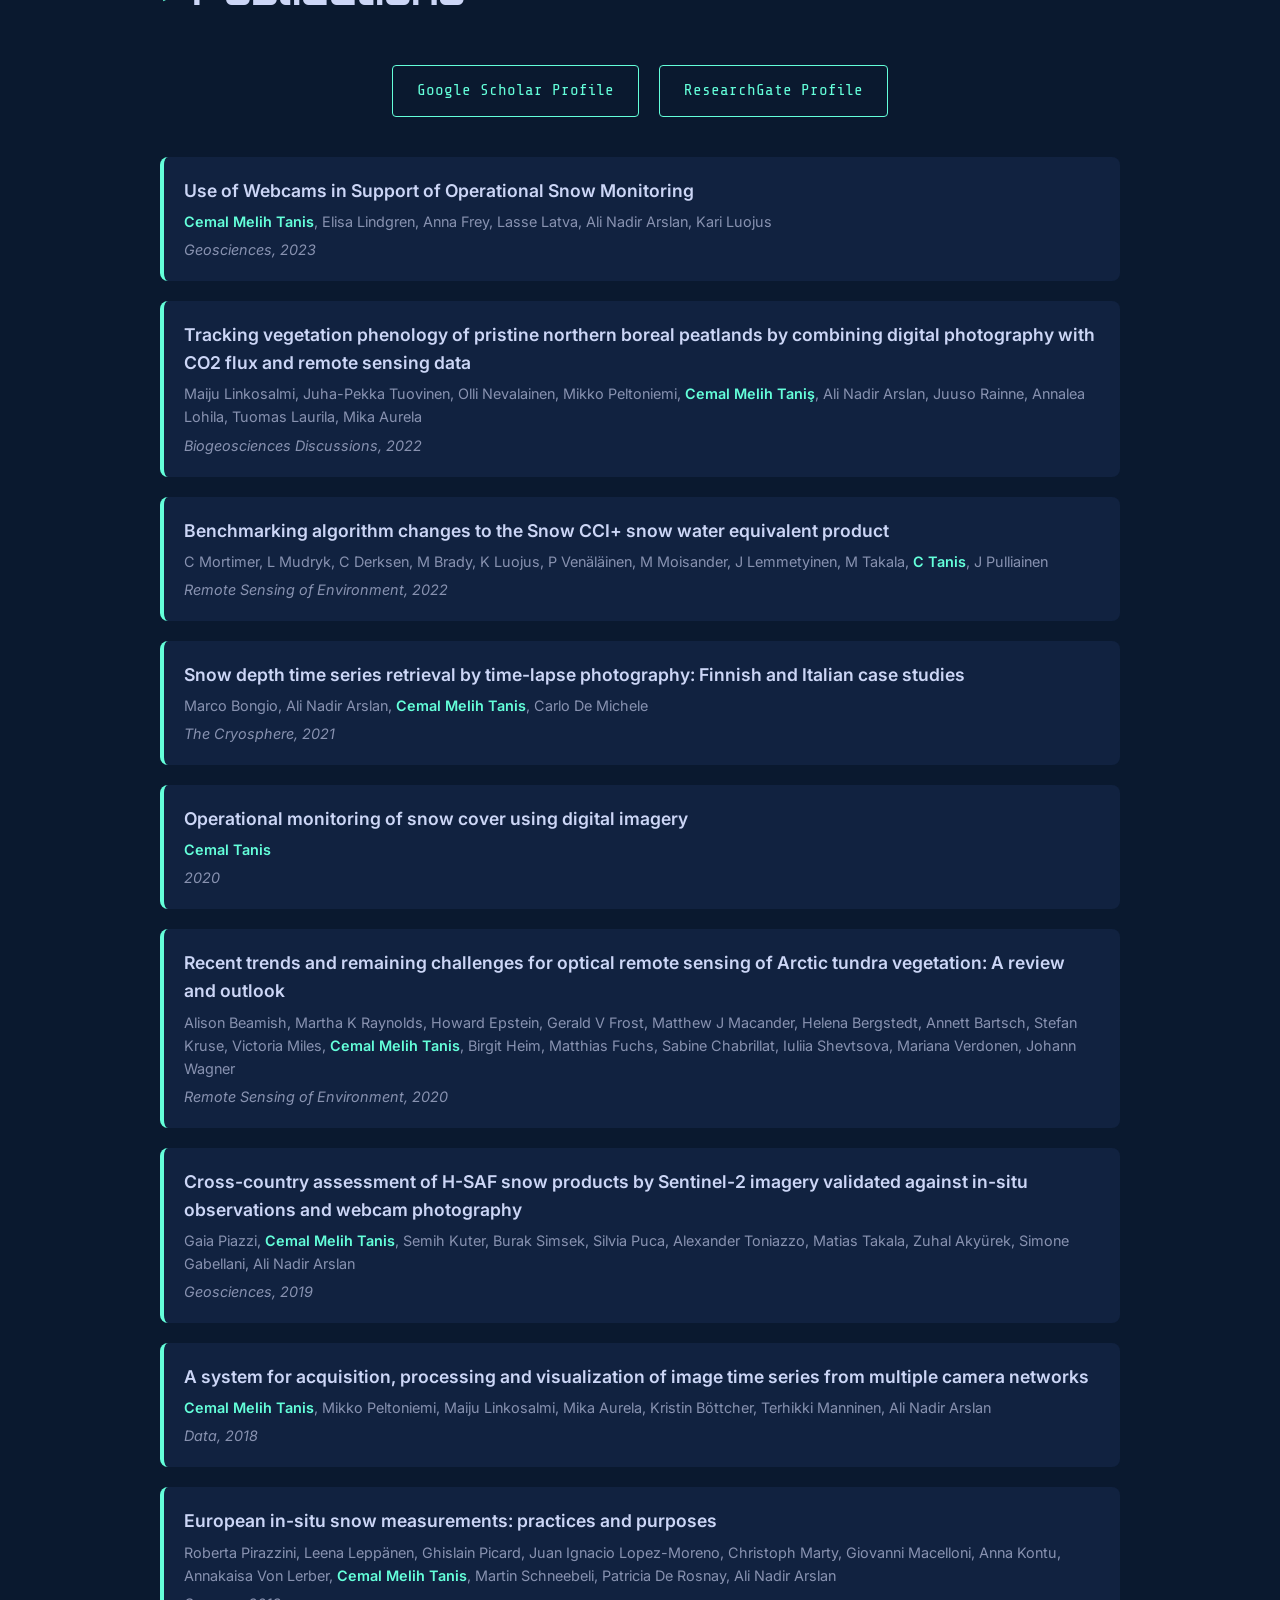
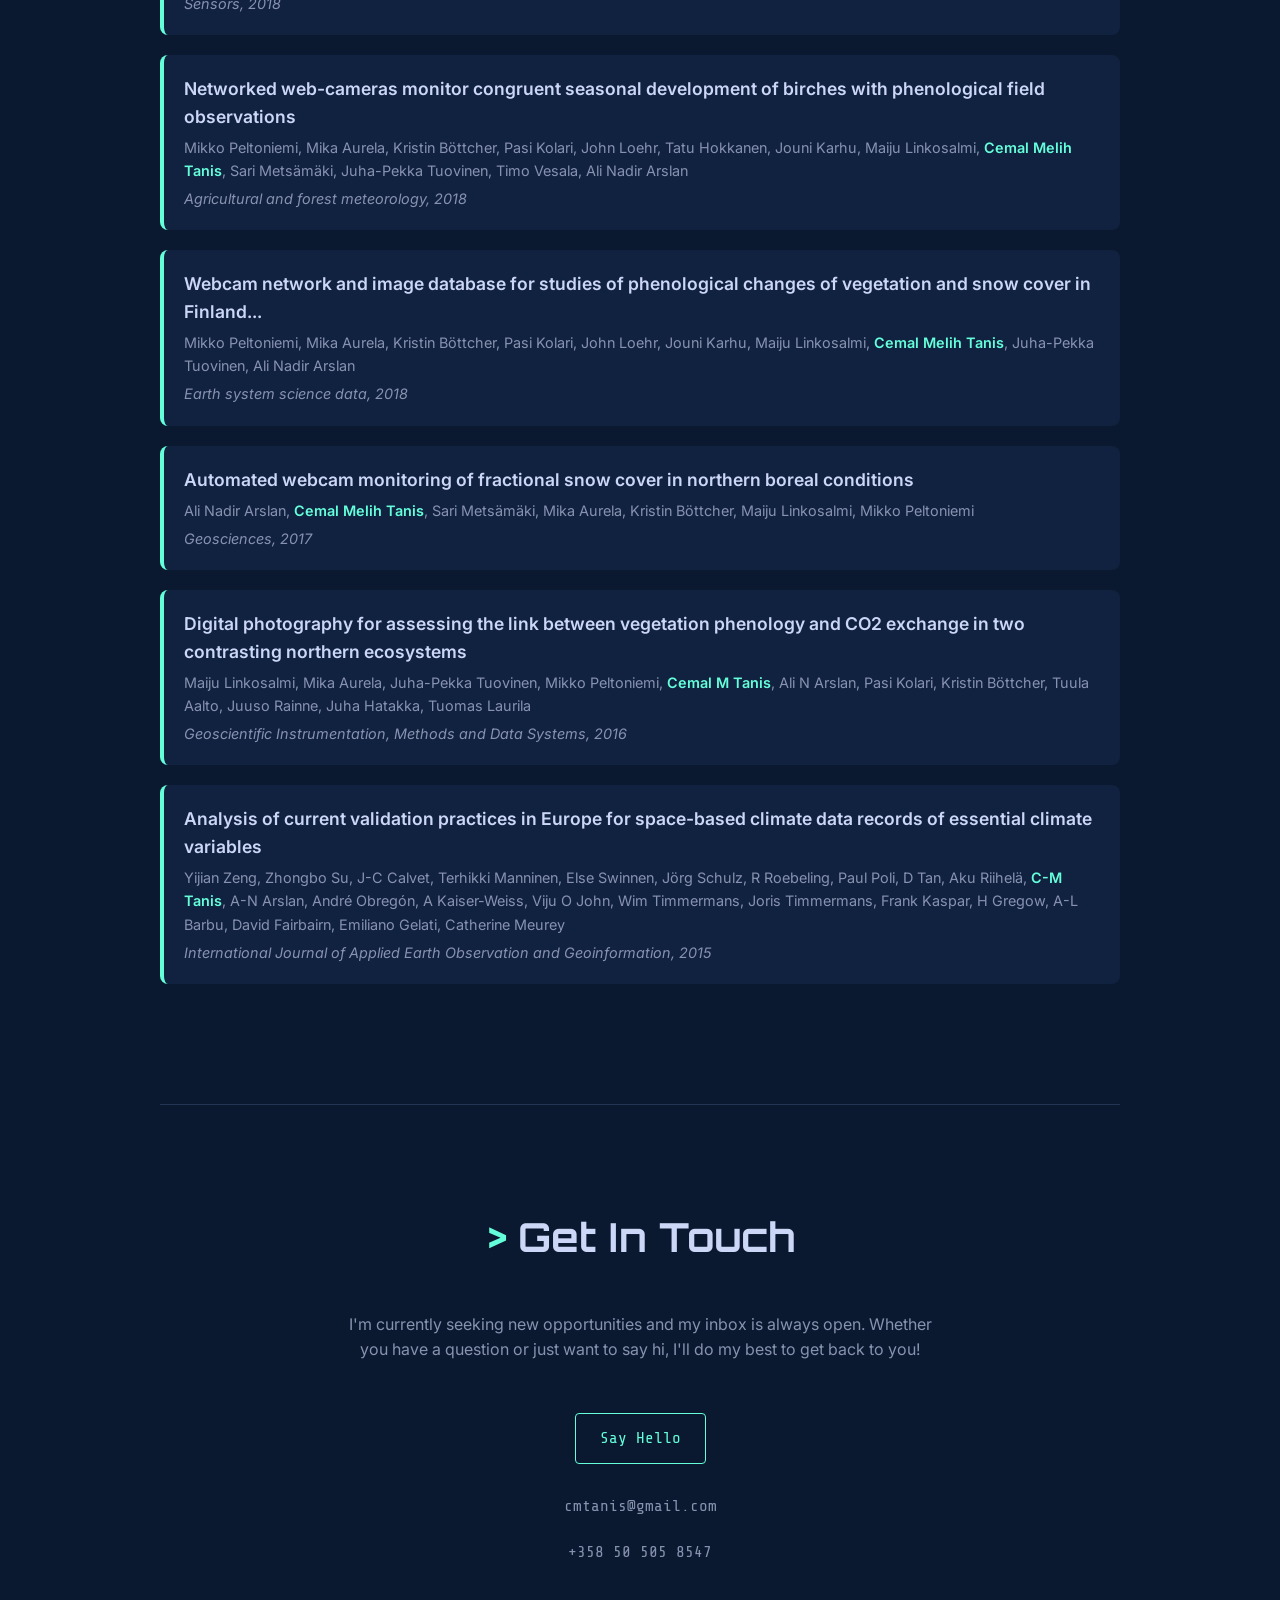
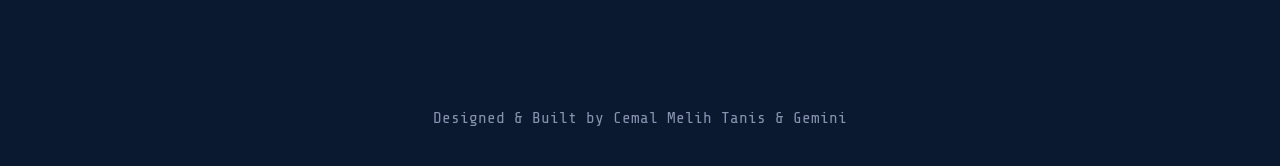
==== commit be70b081: "Update index.html SEO metadata" ====
--- a/index.html
+++ b/index.html
@@ -3,16 +3,32 @@
 <head>
     <meta charset="UTF-8">
     <meta name="viewport" content="width=device-width, initial-scale=1.0">
-    <title>Cemal Melih Tanis | Geospatial Engineer</title>
     
-    <!-- Google Fonts Preconnect -->
+    <title>Cemal Melih Tanis | Geospatial Engineer & EO Specialist</title>
+    <meta name="title" content="Cemal Melih Tanis | Geospatial Engineer & EO Specialist">
+    <meta name="description" content="Geospatial Engineer based in Finland specializing in Earth Observation, remote sensing, and operational data services (Copernicus, FMI, Cryosphere).">
+    <meta name="author" content="Cemal Melih Tanis">
+    <meta name="keywords" content="Geospatial Engineer, Earth Observation, Remote Sensing, FMI, Copernicus, Python, GIS, Snow Monitoring, Cryosphere, Satellite Data">
+
+    <meta property="og:type" content="website">
+    <meta property="og:url" content="https://cmtanis.com/">
+    <meta property="og:title" content="Cemal Melih Tanis | Geospatial Engineer">
+    <meta property="og:description" content="Turning complex satellite data into reliable, actionable information. Specialist in operational services for the cryosphere and hydrological systems.">
+    <meta property="og:image" content="https://cmtanis.com/social-preview.jpg">
+
+    <meta property="twitter:card" content="summary_large_image">
+    <meta property="twitter:url" content="https://cmtanis.com/">
+    <meta property="twitter:title" content="Cemal Melih Tanis | Geospatial Engineer">
+    <meta property="twitter:description" content="Turning complex satellite data into reliable, actionable information. Specialist in operational services for the cryosphere and hydrological systems.">
+    <meta property="twitter:image" content="https://cmtanis.com/social-preview.jpg">
+
+    <link rel="icon" type="image/png" href="favicon.png">
+
     <link rel="preconnect" href="https://fonts.googleapis.com">
     <link rel="preconnect" href="https://fonts.gstatic.com" crossorigin>
     
-    <!-- Google Fonts Import -->
     <link href="https://fonts.googleapis.com/css2?family=Orbitron:wght@400;700&family=Rajdhani:wght@400;700&family=Share+Tech+Mono&family=Inter:wght@300;400;600&display=swap" rel="stylesheet">
     
-    <!-- Link to the external CSS file -->
     <link rel="stylesheet" href="style.css">
 </head>
 <body>
@@ -346,3 +362,4 @@
     <script src="script.js"></script>
 </body>
 </html>
+
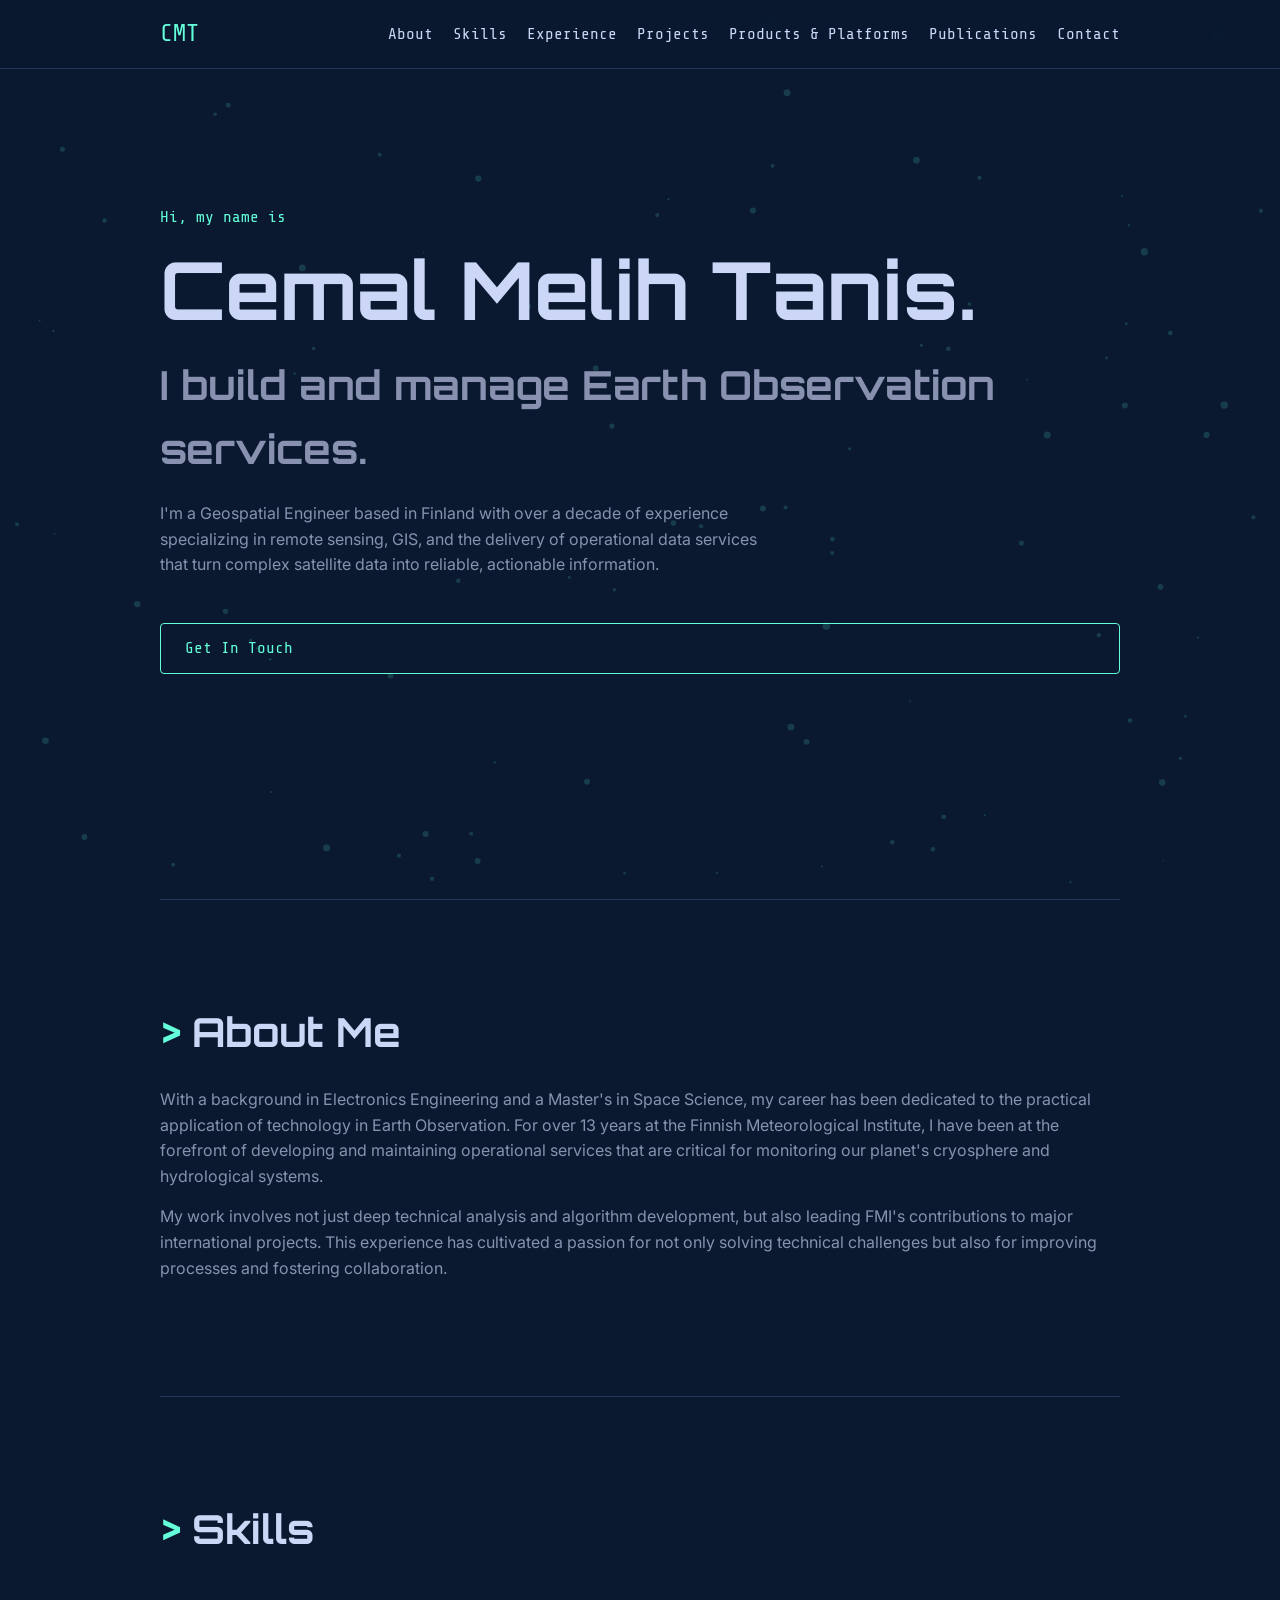
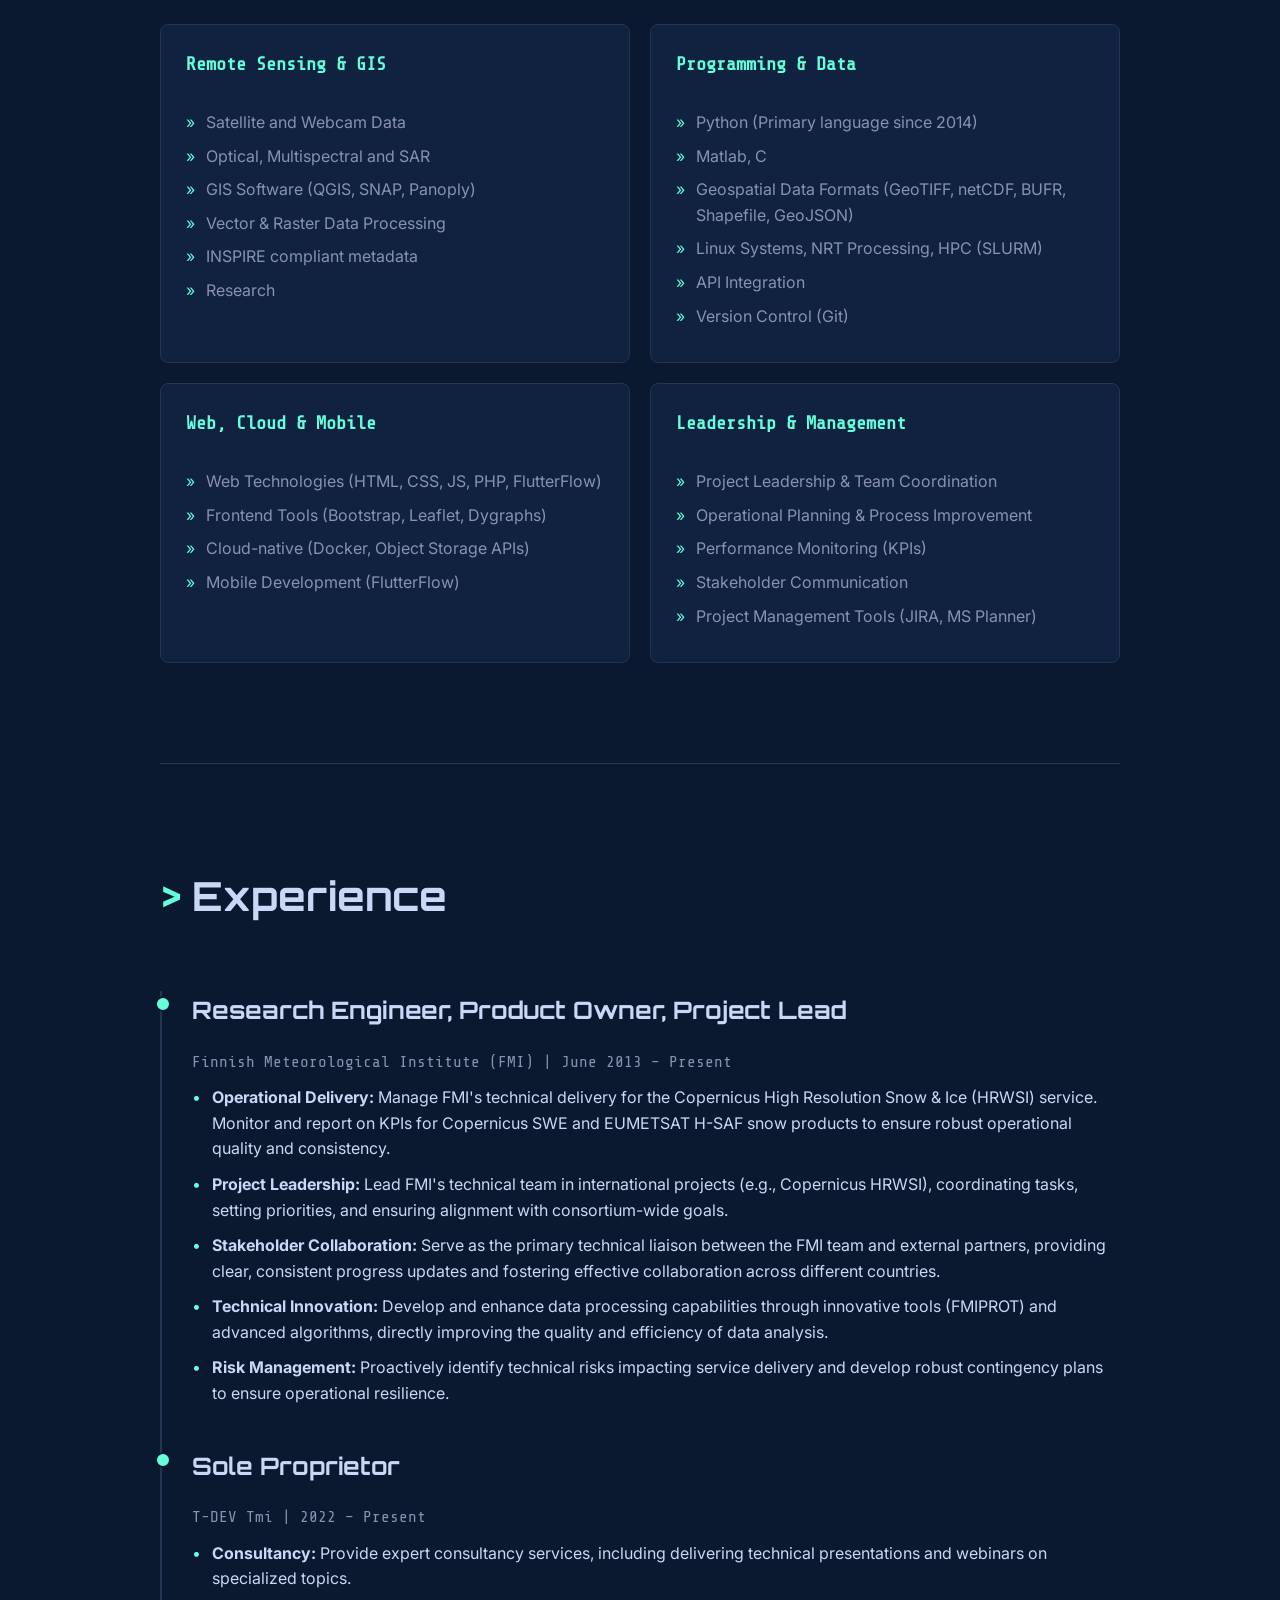
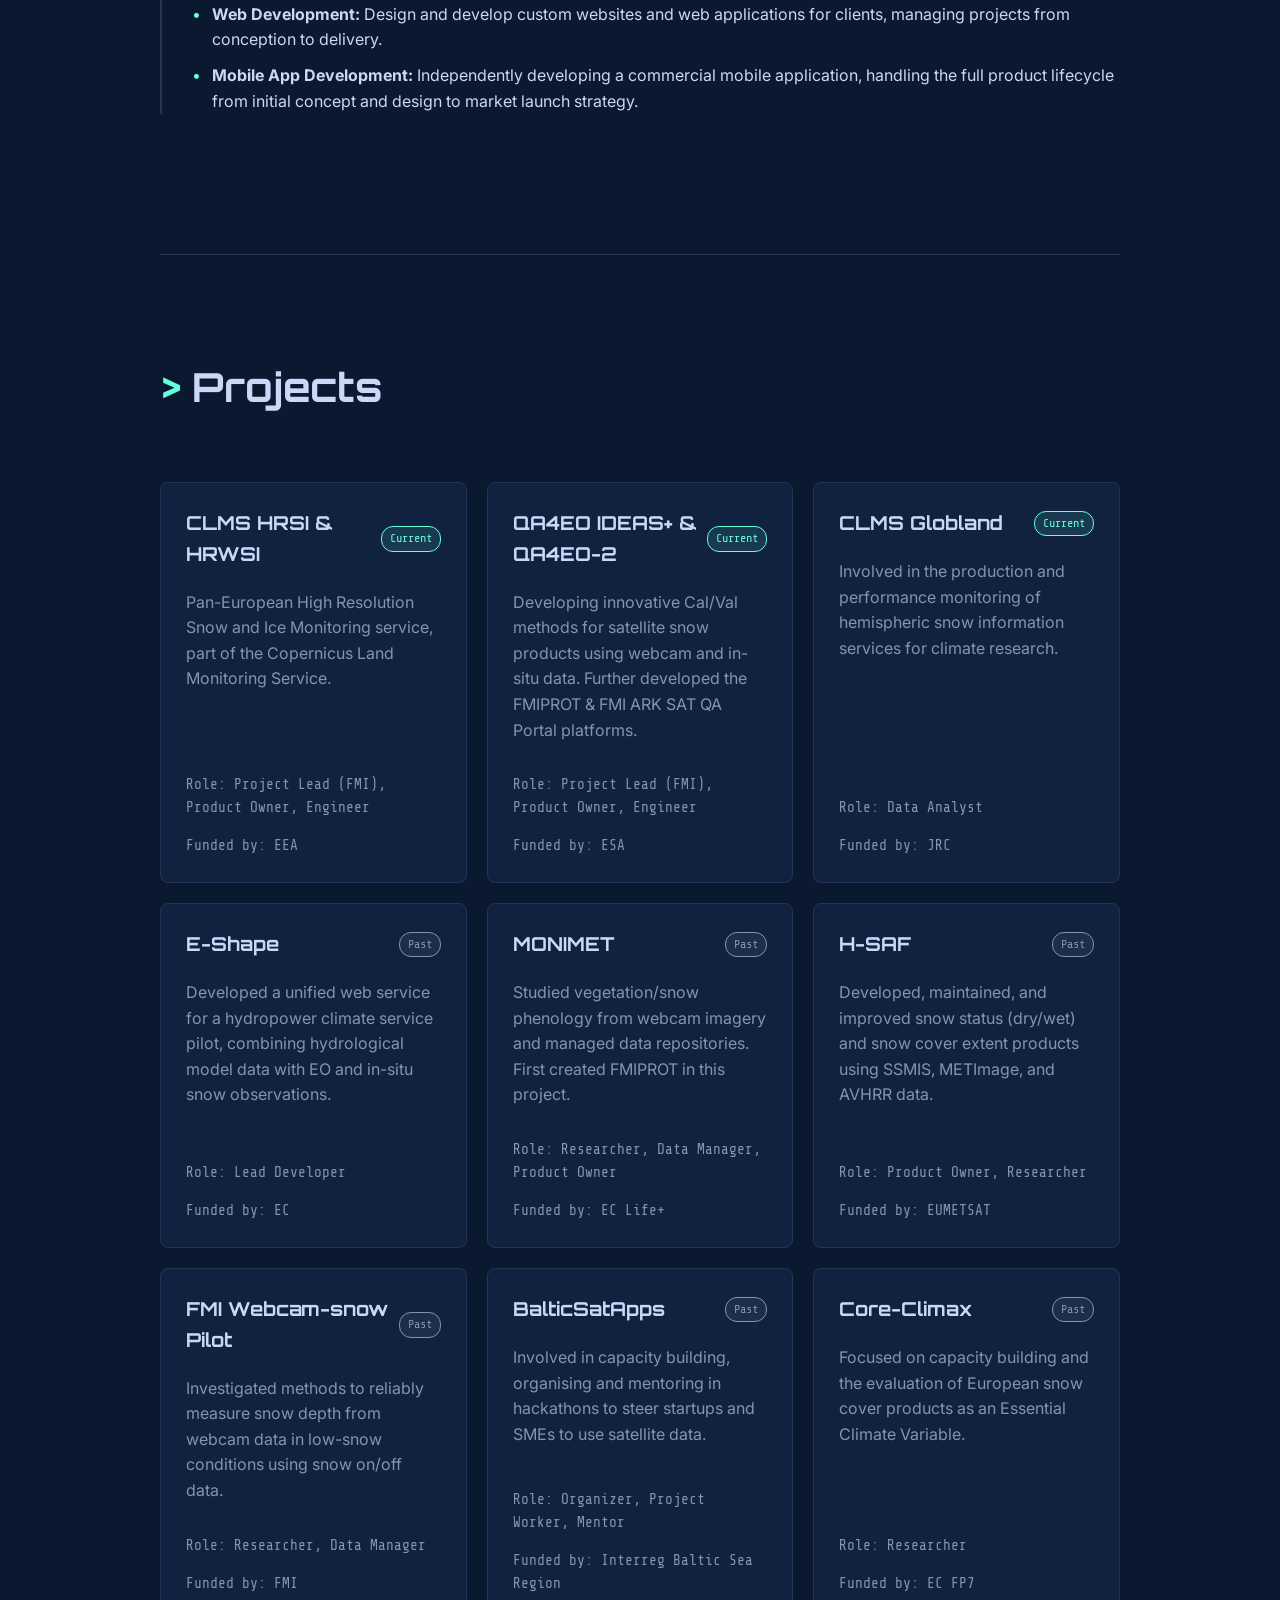
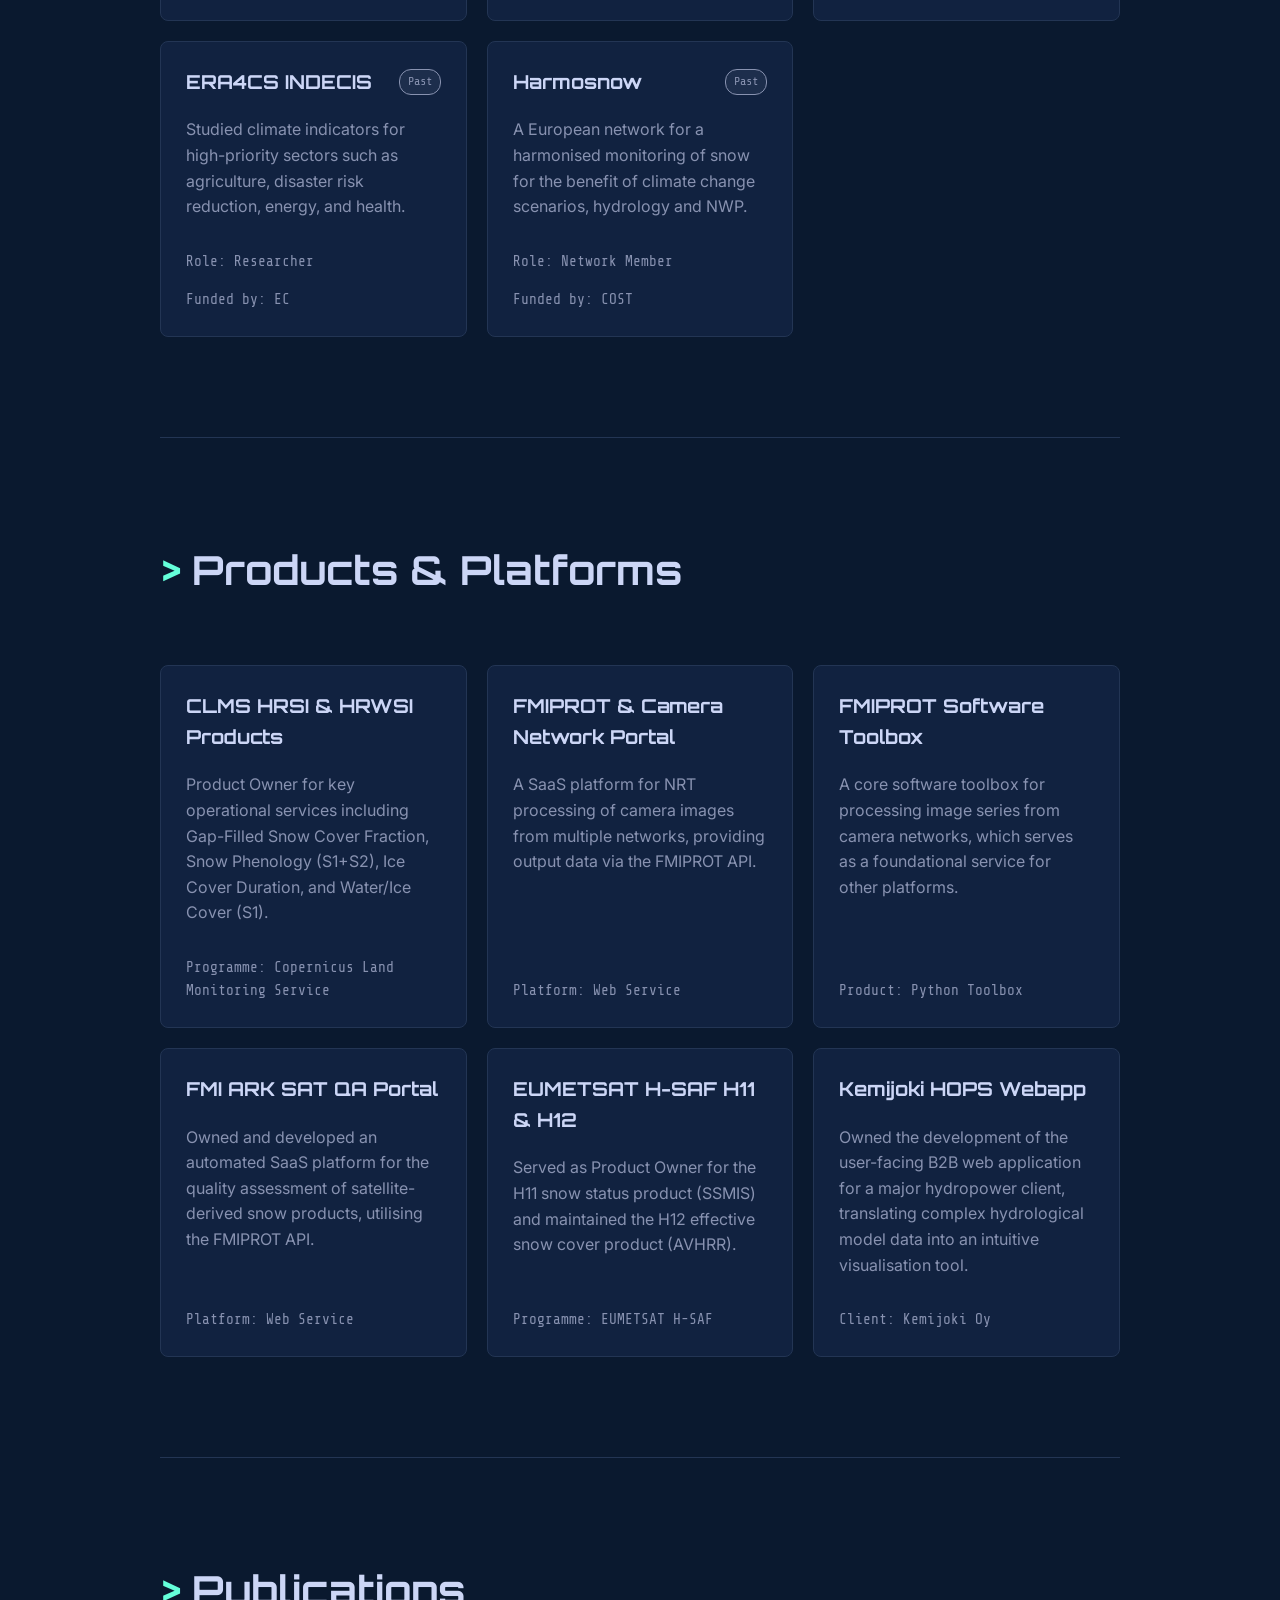
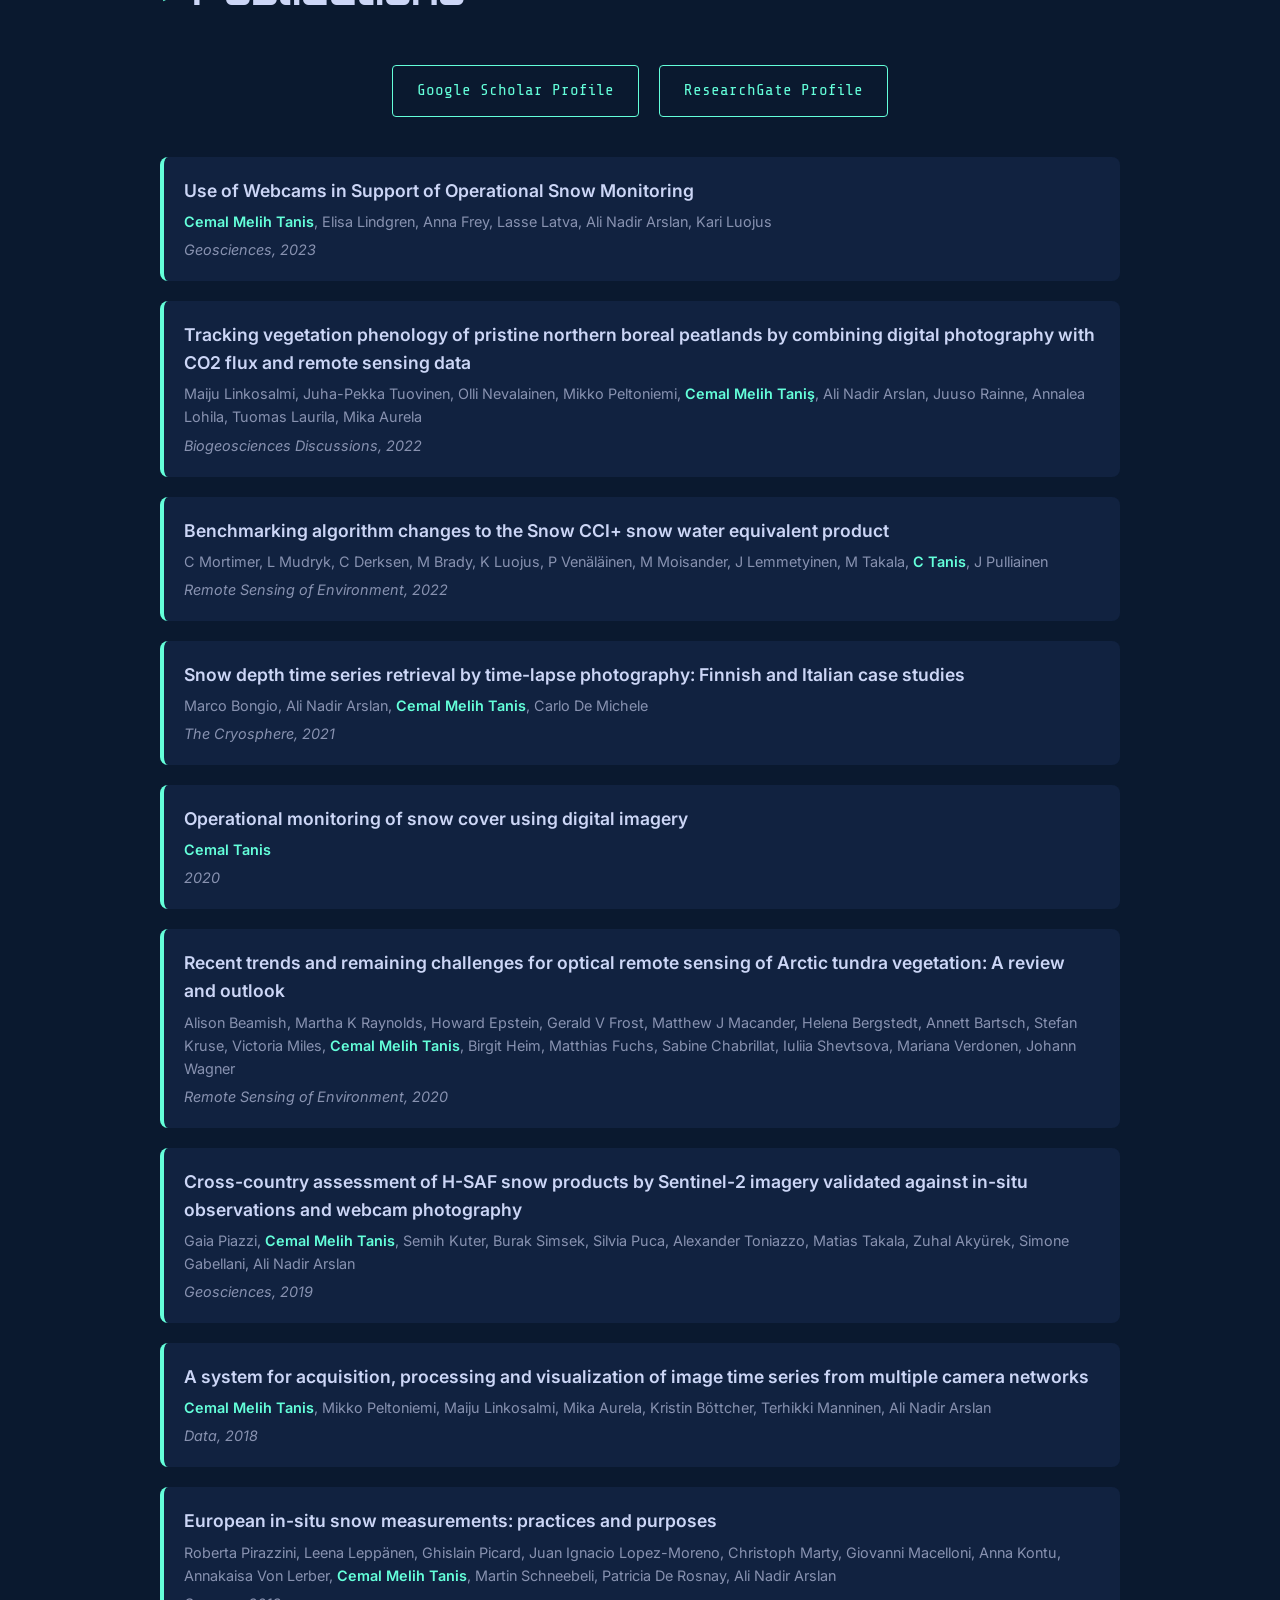
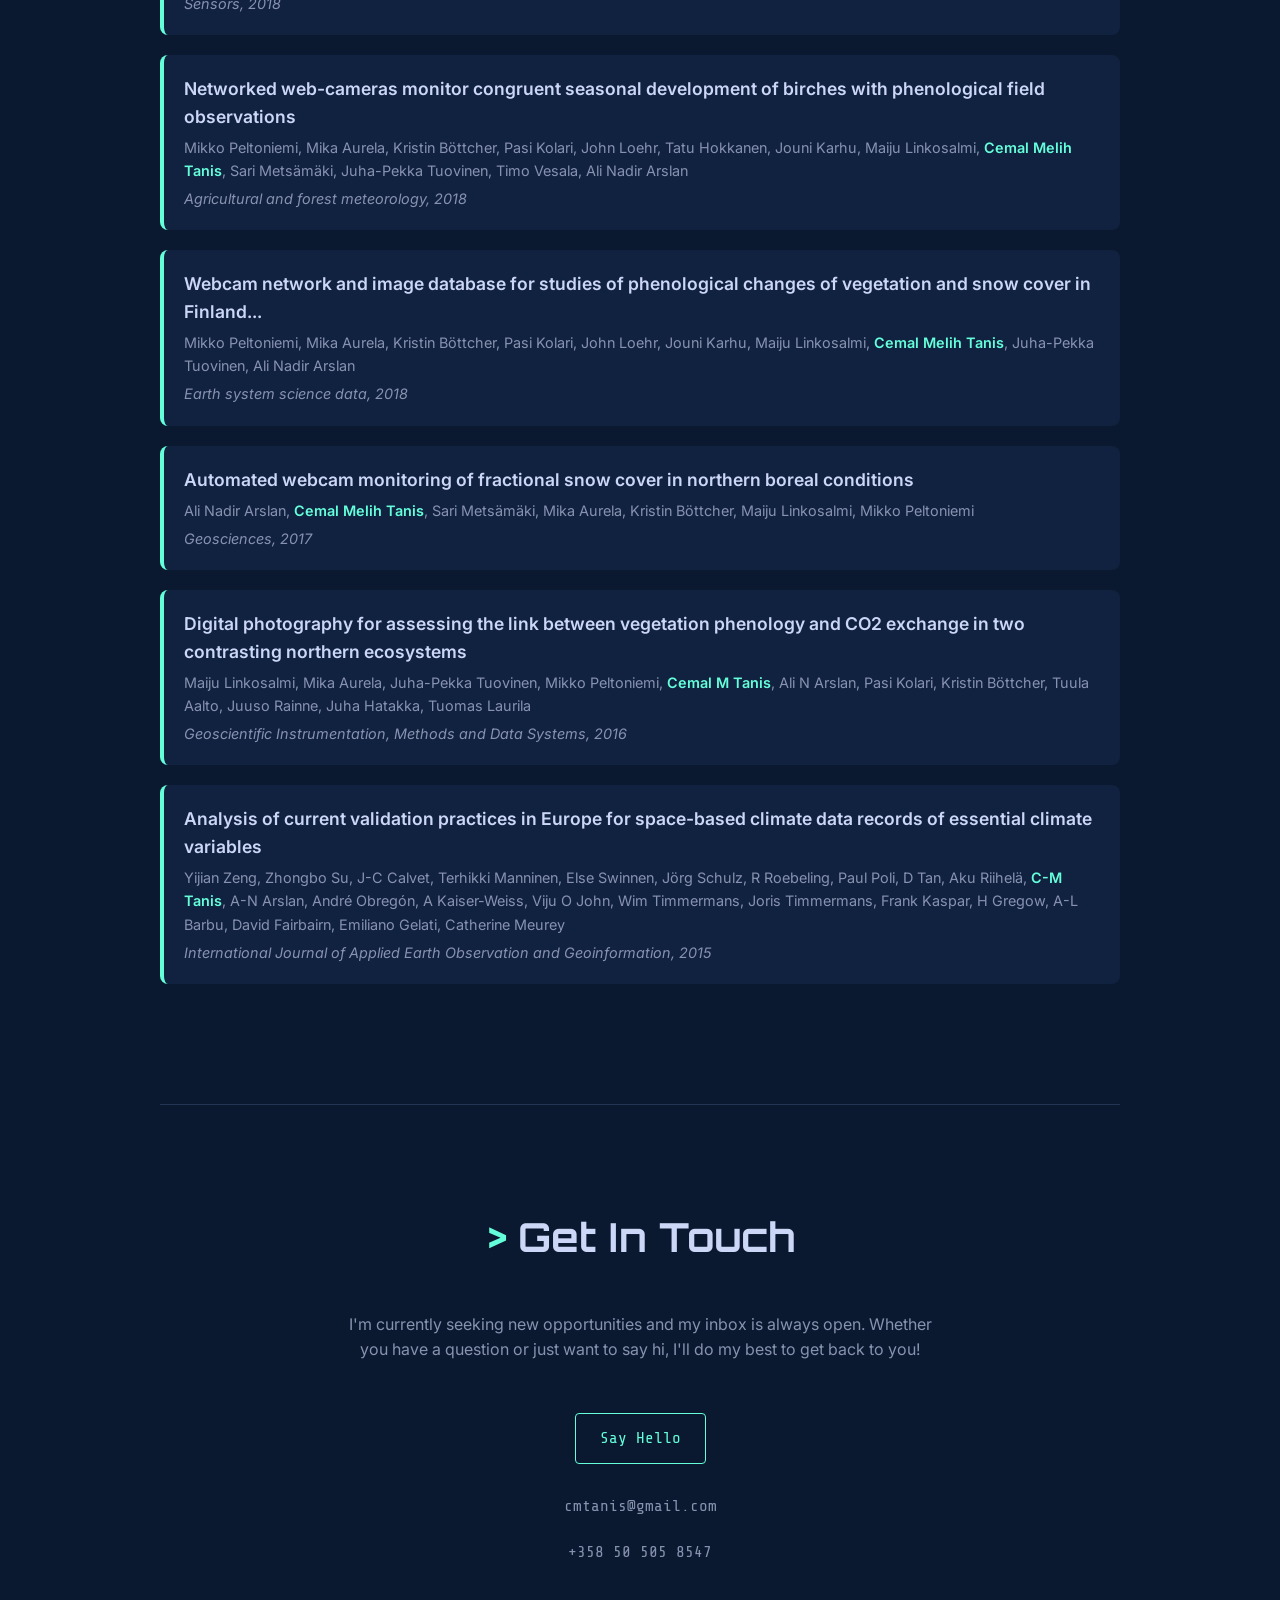
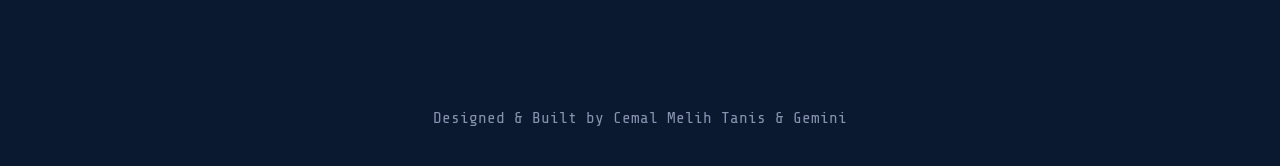
==== commit 9b5b0b48: "Update print statement from 'Hello' to 'Goodbye'" ====
--- a/index.html
+++ b/index.html
@@ -22,7 +22,7 @@
     <meta property="twitter:description" content="Turning complex satellite data into reliable, actionable information. Specialist in operational services for the cryosphere and hydrological systems.">
     <meta property="twitter:image" content="https://cmtanis.com/social-preview.jpg">
 
-    <link rel="icon" type="image/png" href="favicon.png">
+    <link rel="icon" type="image/svg+xml" href="favicon.svg">
 
     <link rel="preconnect" href="https://fonts.googleapis.com">
     <link rel="preconnect" href="https://fonts.gstatic.com" crossorigin>
@@ -363,3 +363,4 @@
 </body>
 </html>
 
+
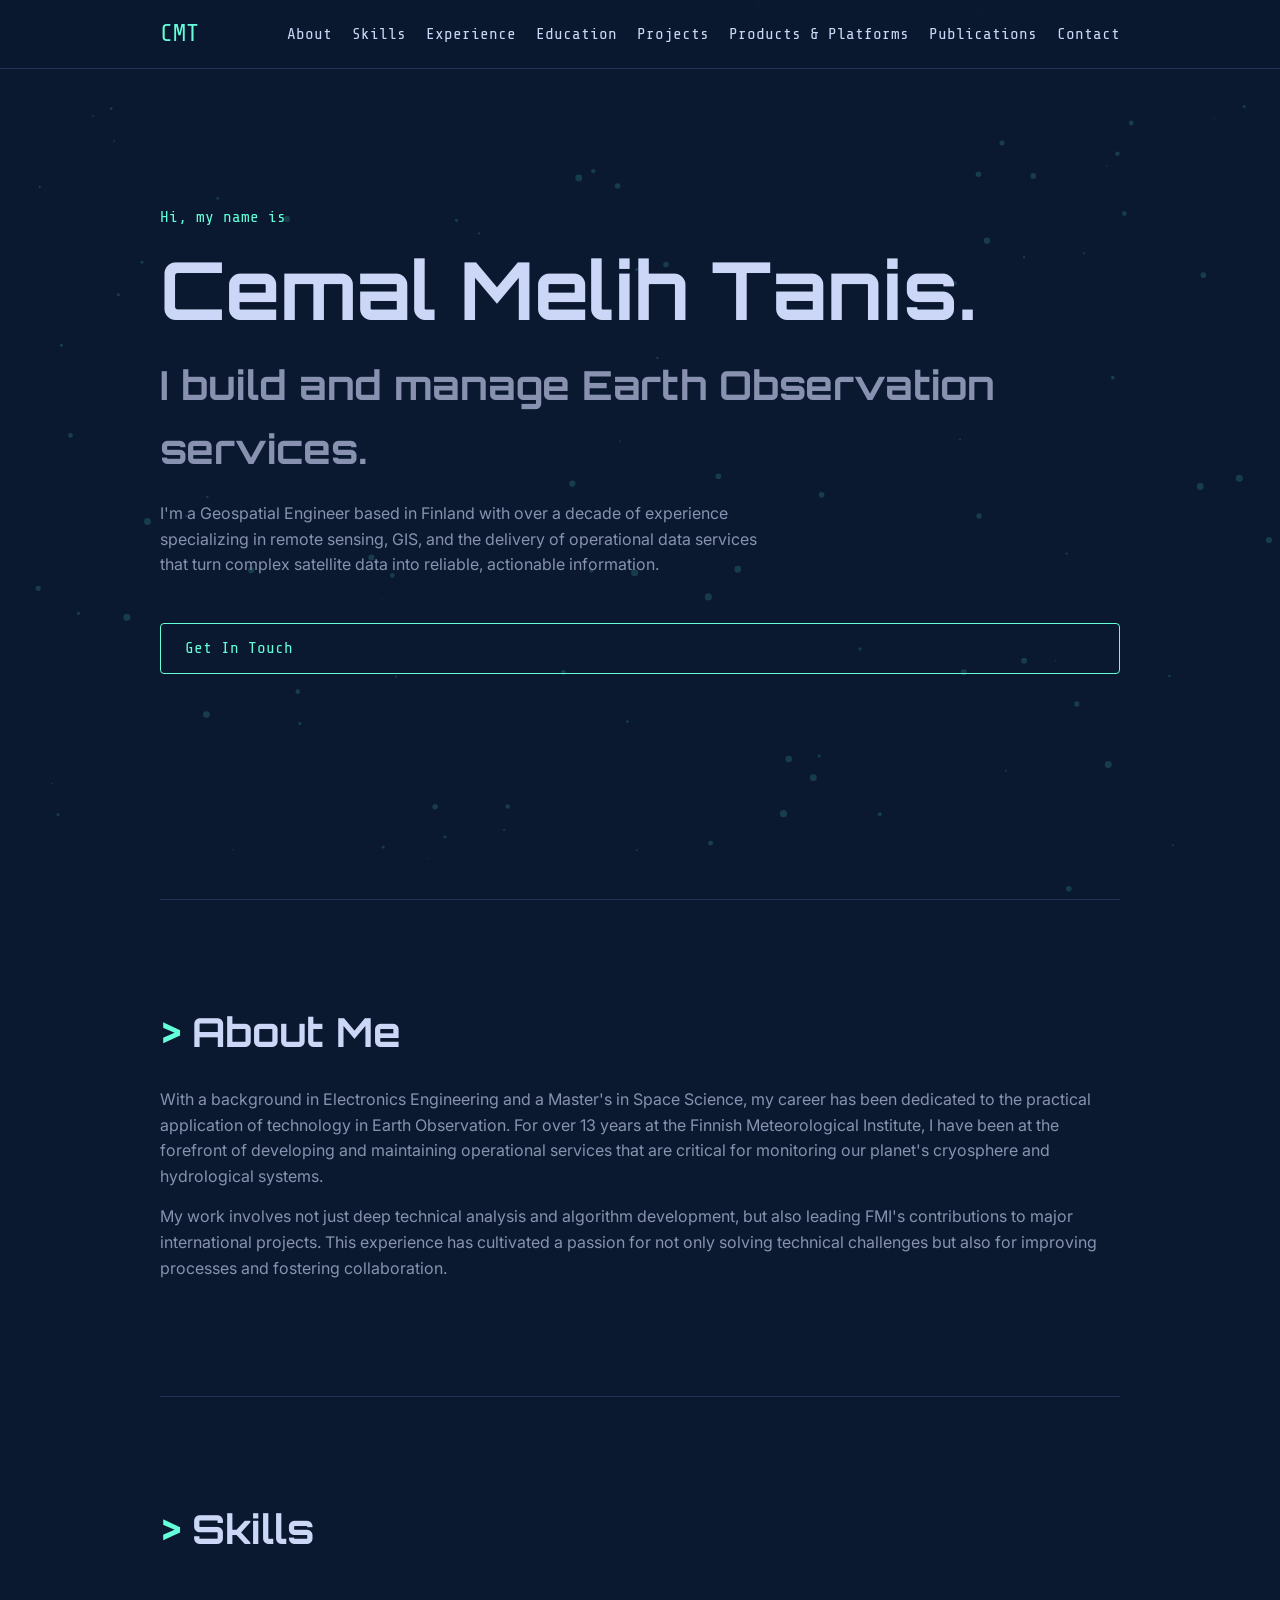
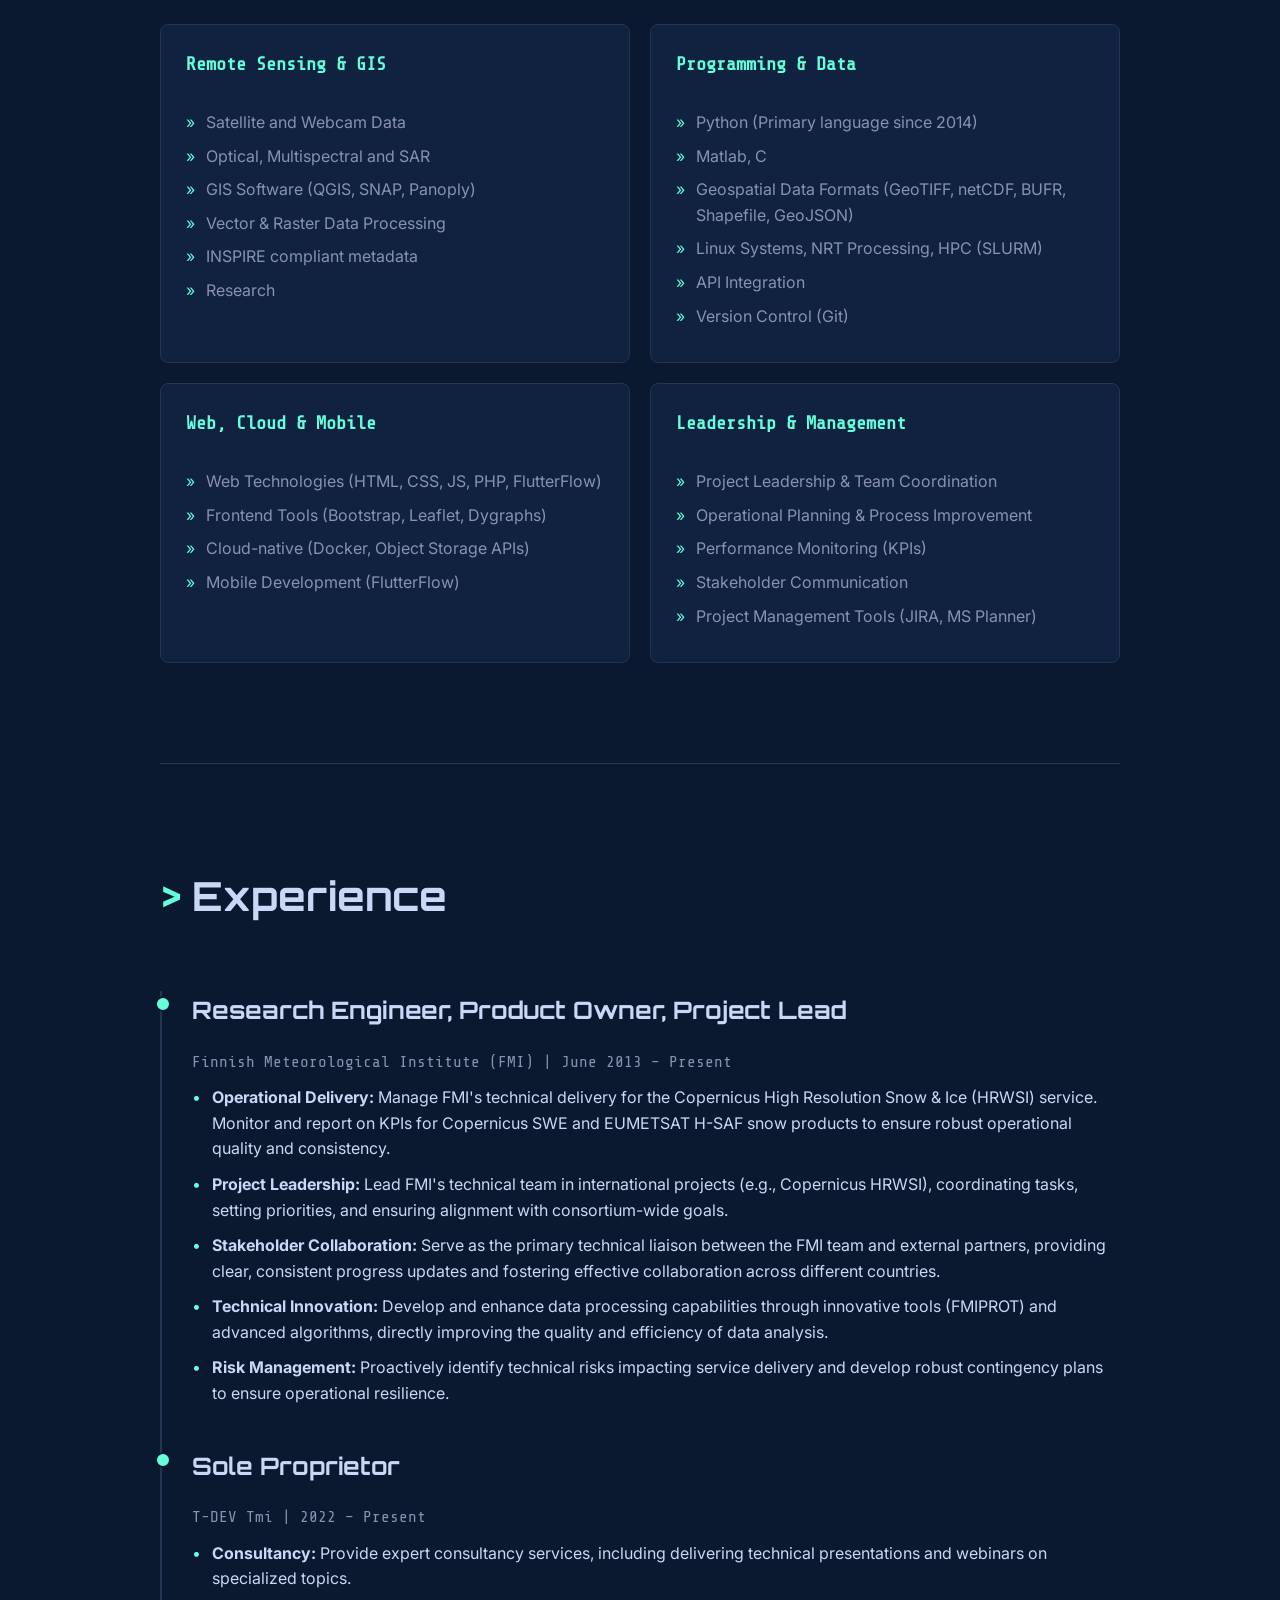
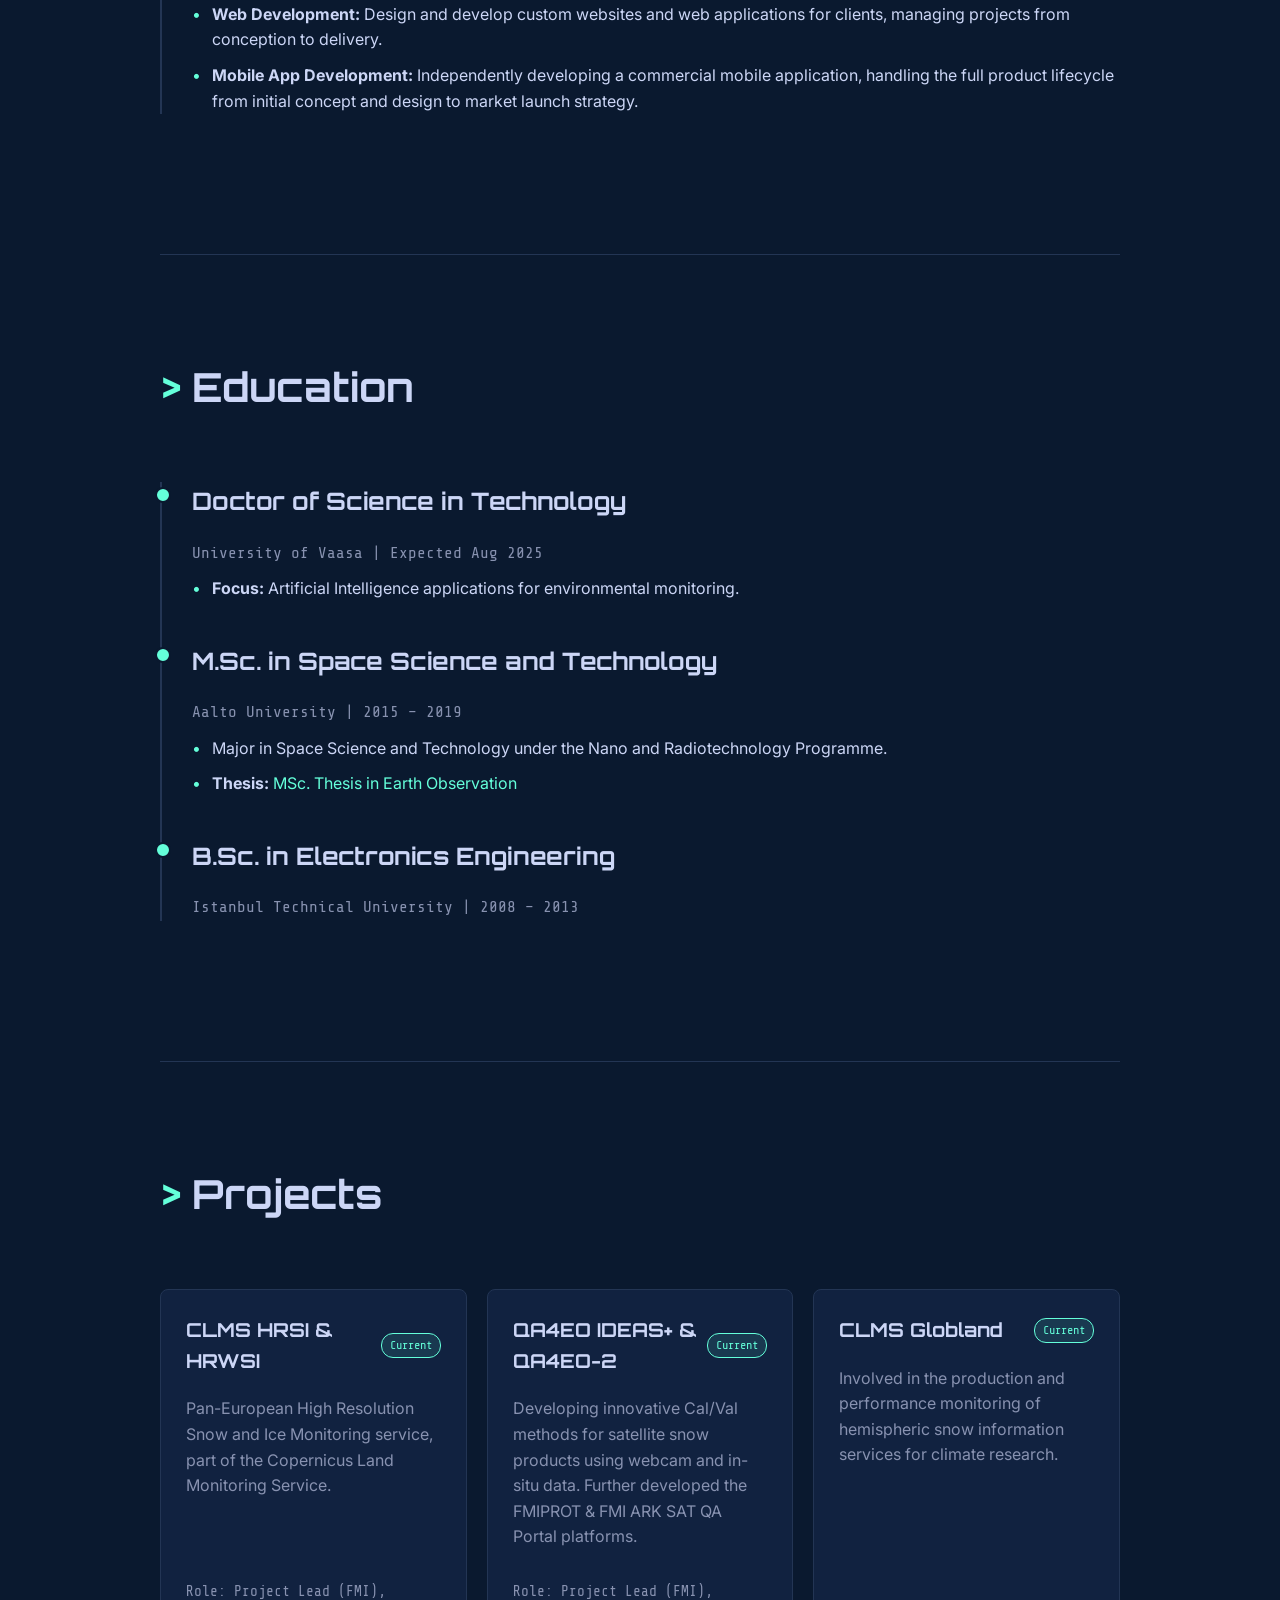
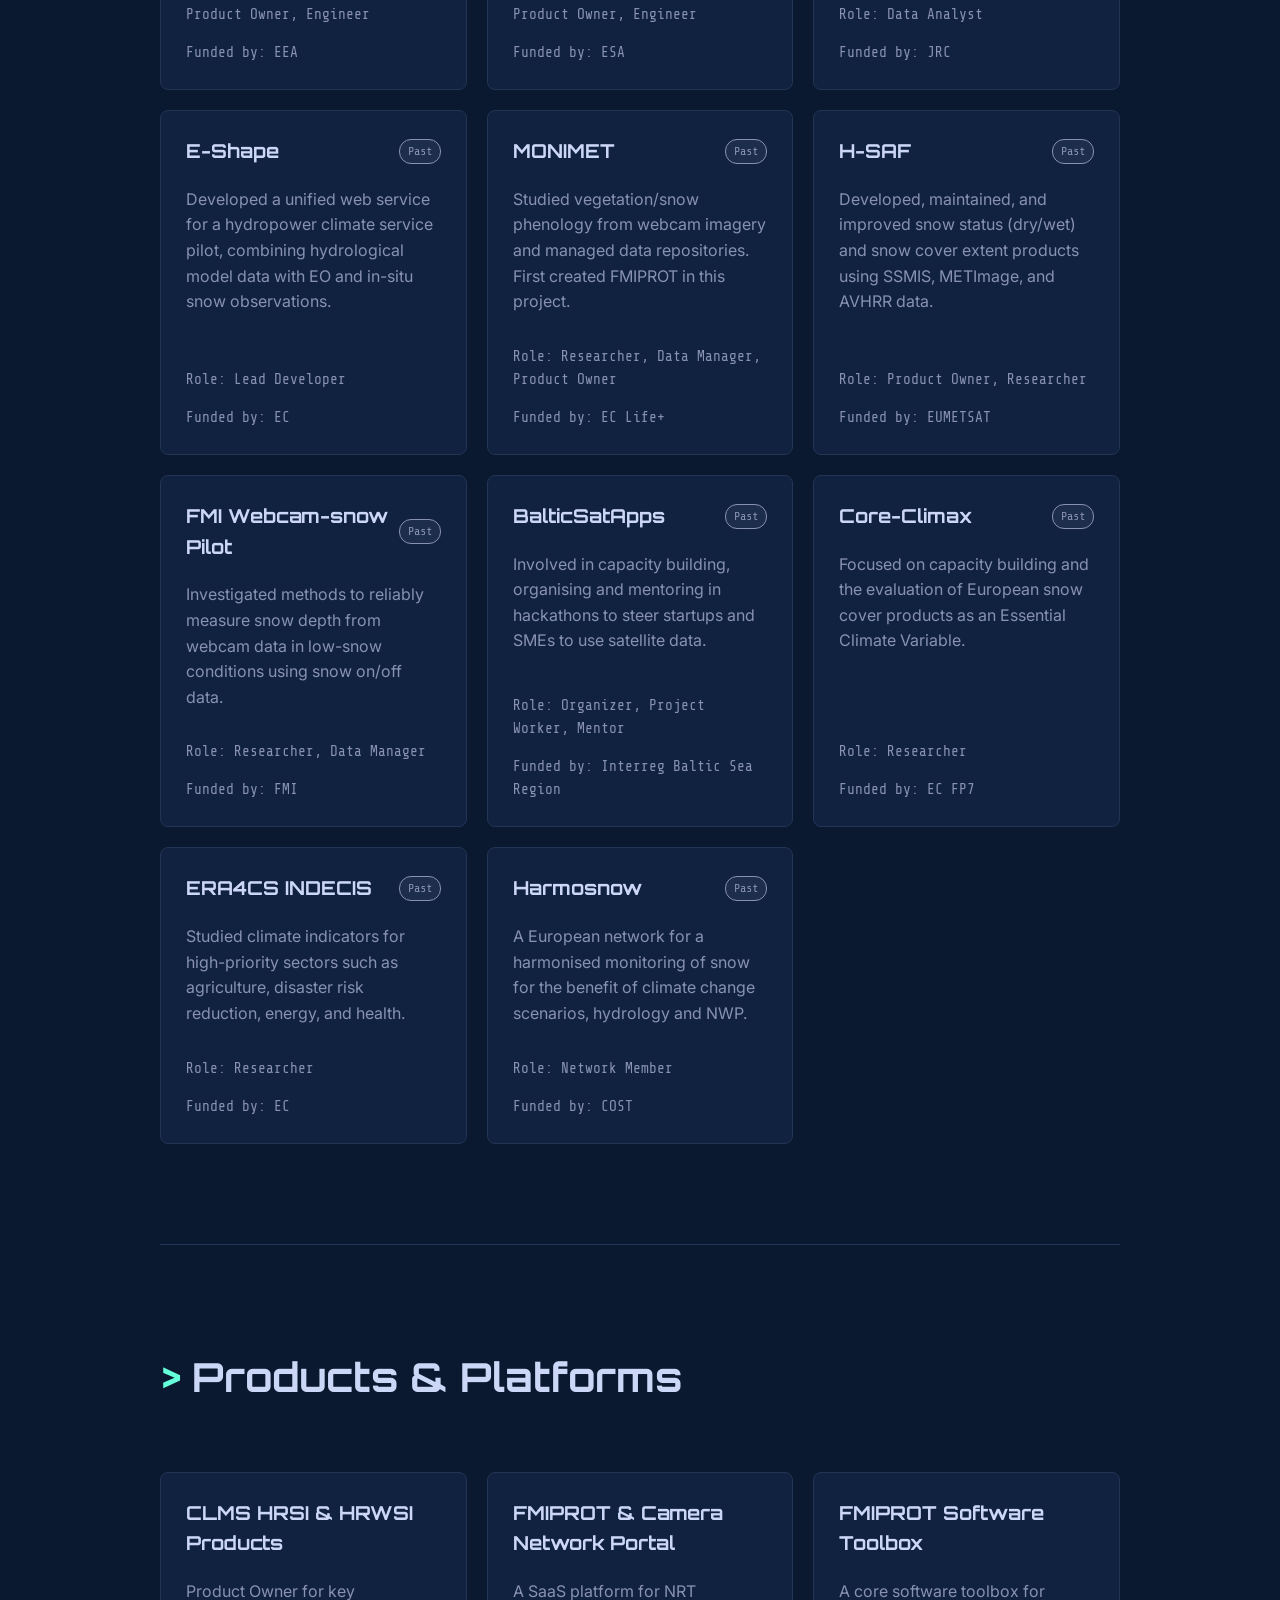
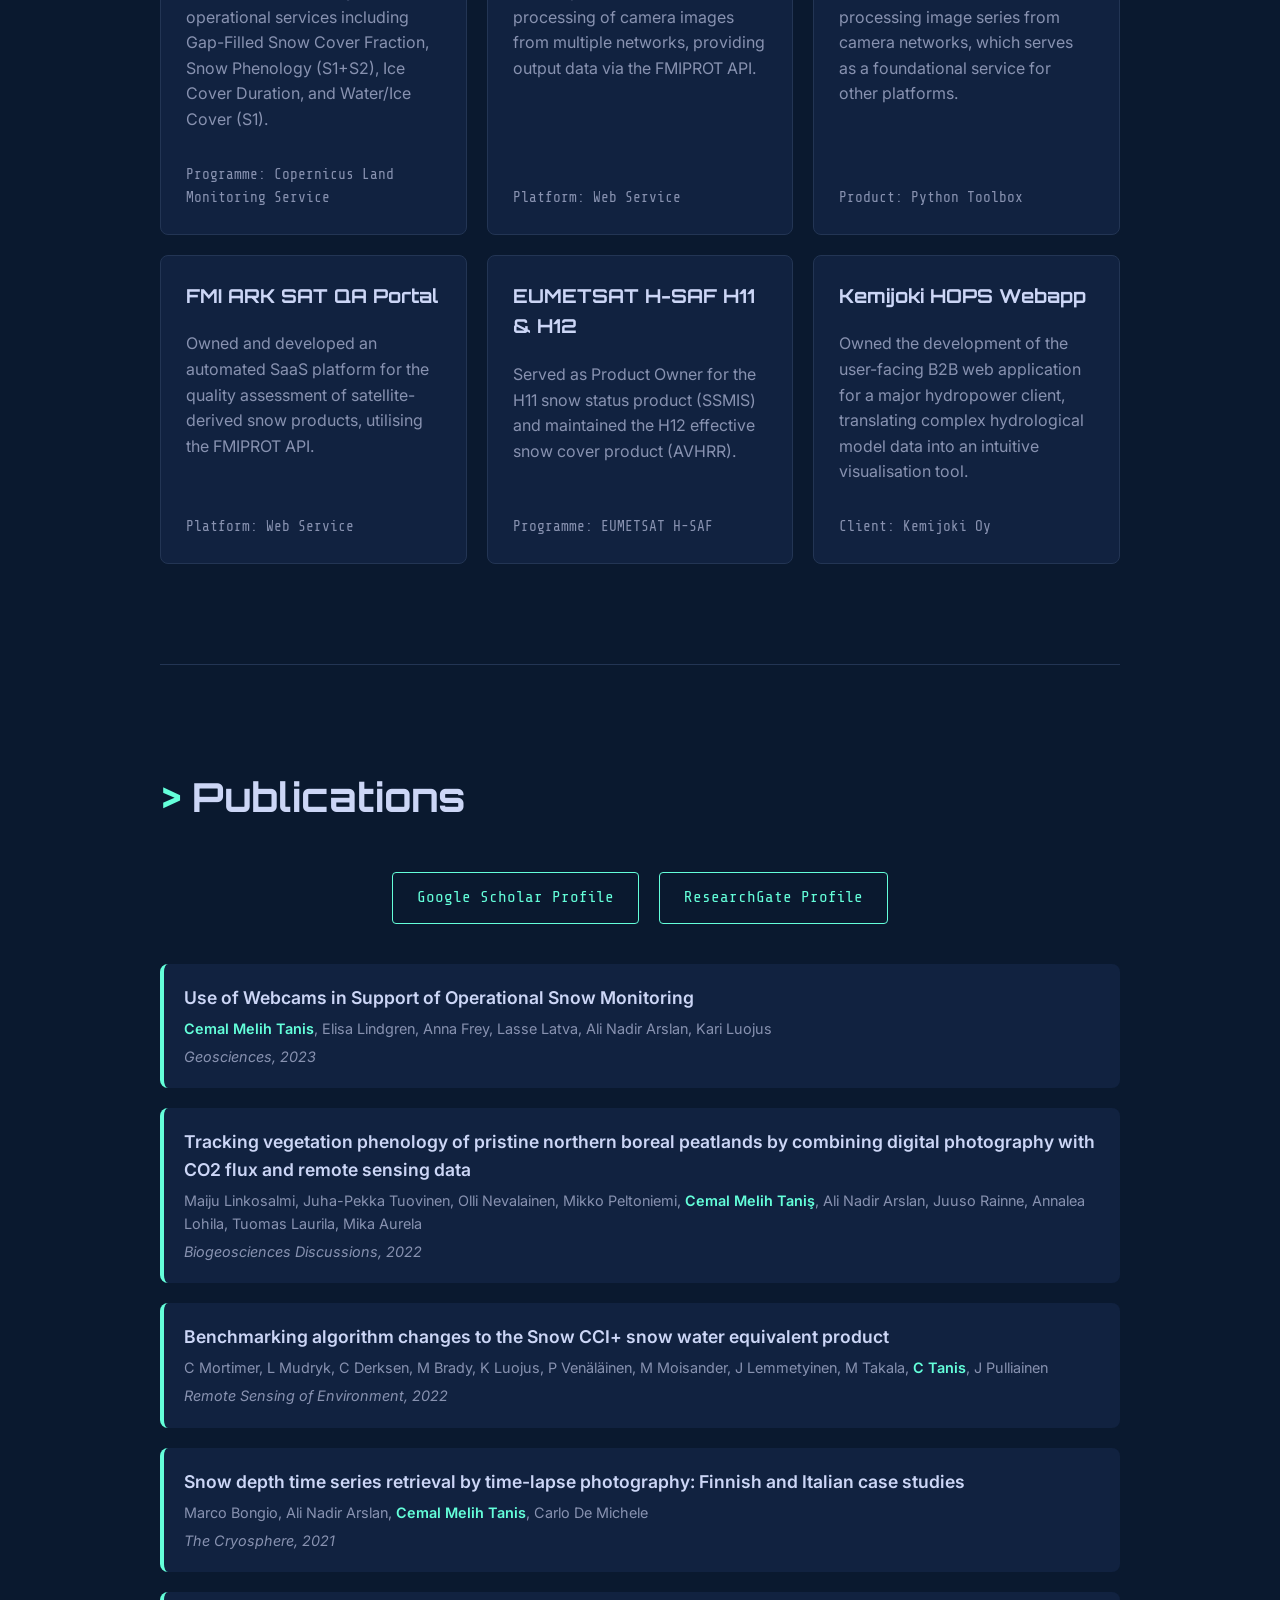
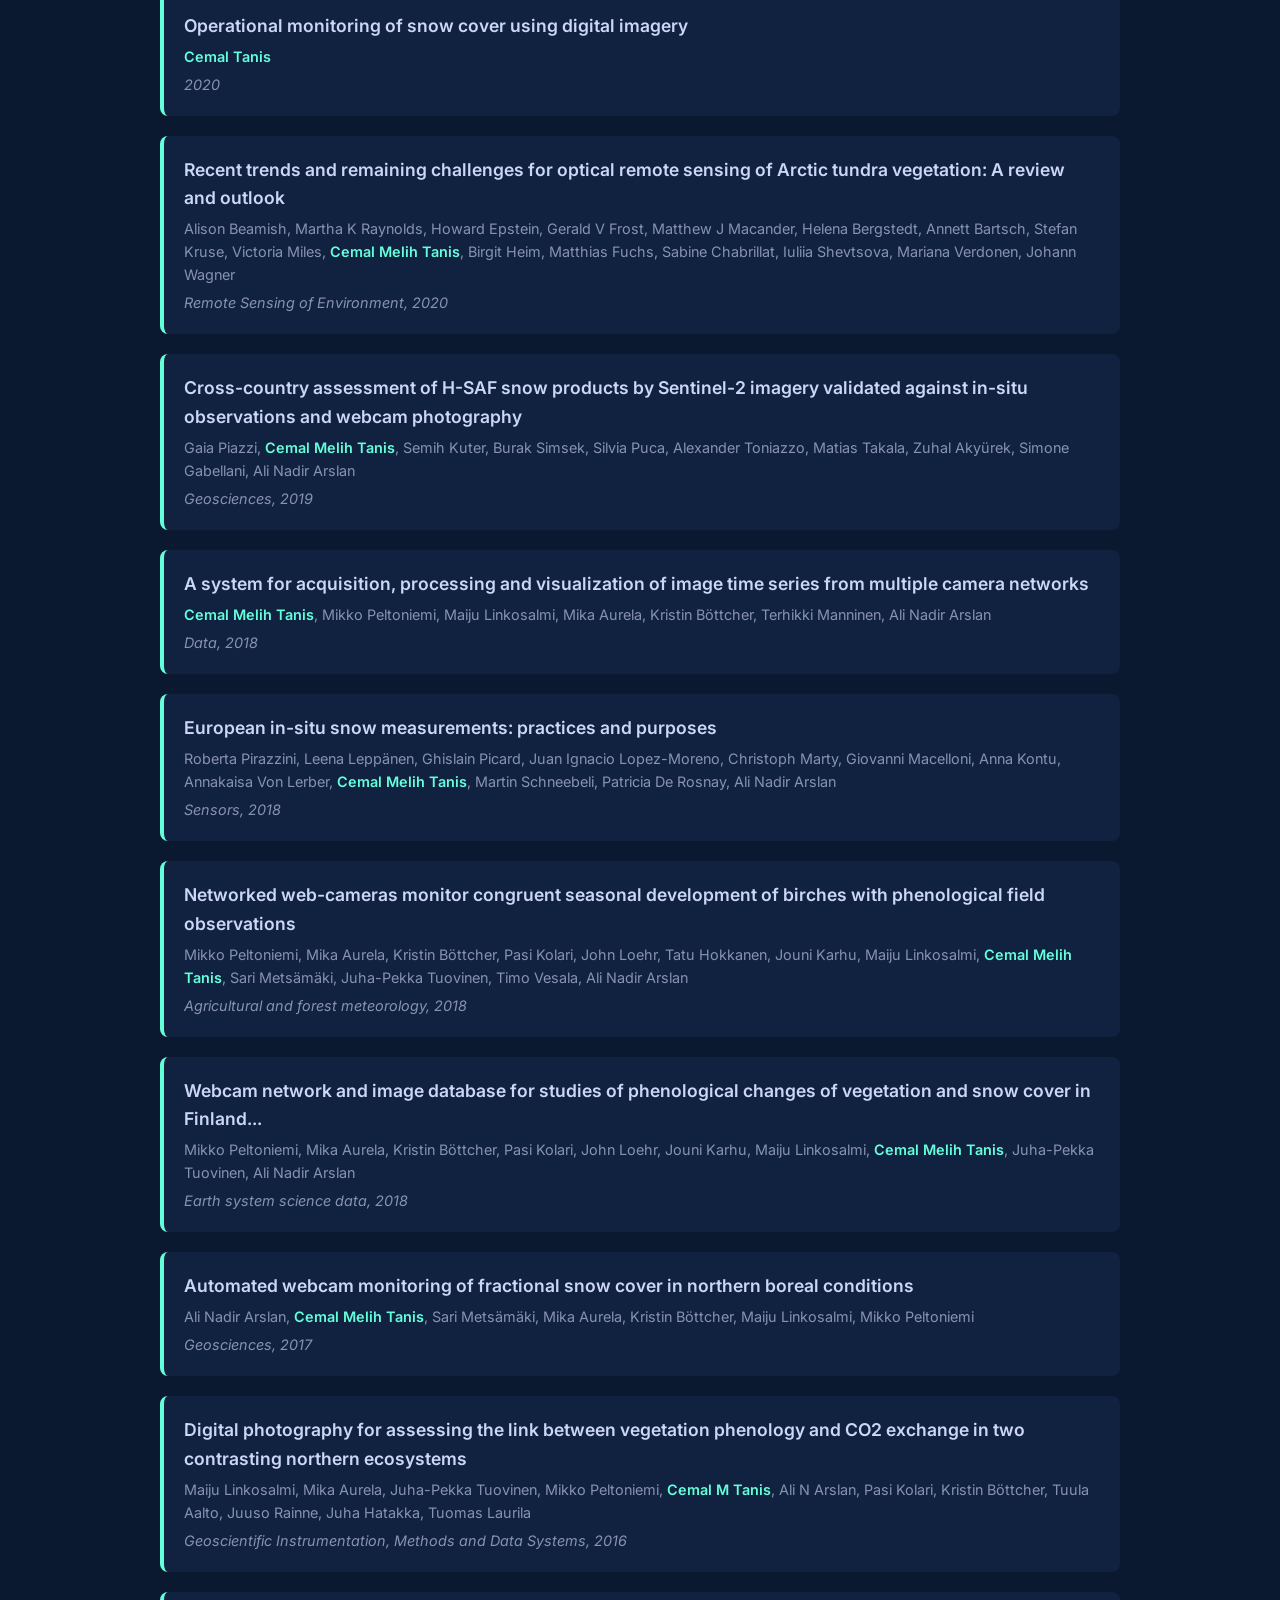
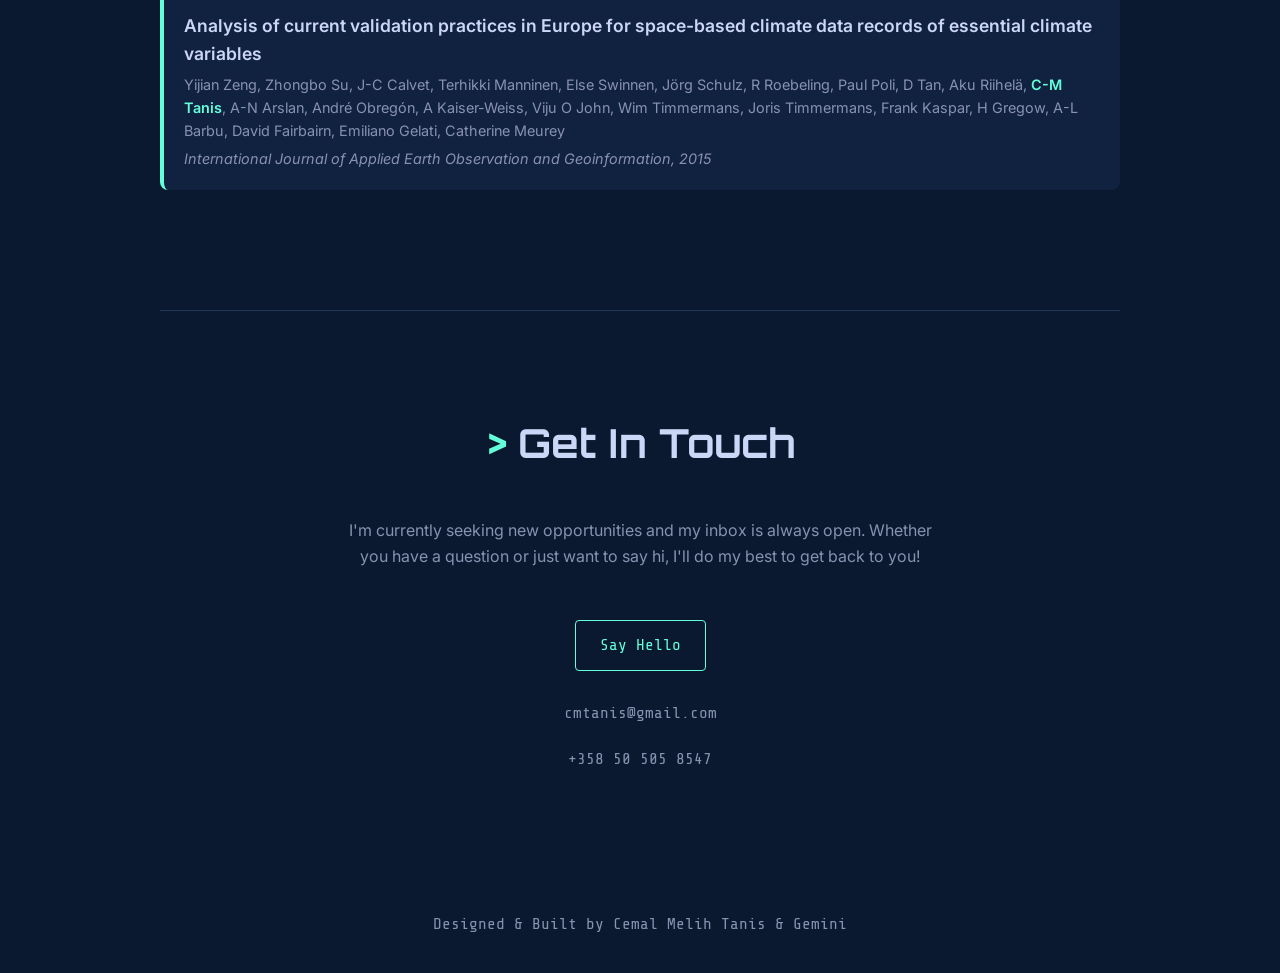
==== commit 11b92dfd: "education" ====
--- a/index.html
+++ b/index.html
@@ -44,6 +44,7 @@
                     <li><a href="#about">About</a></li>
                     <li><a href="#skills">Skills</a></li>
                     <li><a href="#experience">Experience</a></li>
+                    <li><a href="#education">Education</a></li>
                     <li><a href="#projects">Projects</a></li>
                     <li><a href="#products">Products & Platforms</a></li>
                     <li><a href="#publications">Publications</a></li>
@@ -149,6 +150,32 @@
                 </div>
             </div>
         </section>
+
+        <!-- Education Section -->
+        <section id="education">
+            <h2 class="section-title">Education</h2>
+            <div class="timeline">
+                <div class="timeline-item">
+                    <h3>Doctor of Science in Technology</h3>
+                    <p class="date">University of Vaasa | Expected Aug 2025</p>
+                    <ul>
+                        <li><strong>Focus:</strong> Artificial Intelligence applications for environmental monitoring.</li>
+                    </ul>
+                </div>
+                <div class="timeline-item">
+                    <h3>M.Sc. in Space Science and Technology</h3>
+                    <p class="date">Aalto University | 2015 – 2019</p>
+                    <ul>
+                        <li>Major in Space Science and Technology under the Nano and Radiotechnology Programme.</li>
+                        <li><strong>Thesis:</strong> <a href="https://aaltodoc.aalto.fi/handle/123456789/42750" target="_blank" rel="noopener noreferrer">MSc. Thesis in Earth Observation</a></li>
+                    </ul>
+                </div>
+                <div class="timeline-item">
+                    <h3>B.Sc. in Electronics Engineering</h3>
+                    <p class="date">Istanbul Technical University | 2008 – 2013</p>
+                </div>
+            </div>
+        </section>
         
         <!-- Projects Section -->
         <section id="projects">
@@ -364,3 +391,4 @@
 </html>
 
 
+
--- a/style.css
+++ b/style.css
@@ -470,3 +470,158 @@
         margin: 20px 0;
     }
 }
+
+/* * PRINT STYLES (CV MODE)
+ * These rules only apply when printing or saving as PDF.
+ * It transforms the site from "Dark Mode Web" to "Clean White Paper".
+ */
+@media print {
+    /* 1. Global Color Reset */
+    :root {
+        --bg-color: #ffffff;
+        --bg-secondary-color: #ffffff;
+        --text-color: #000000;
+        --text-secondary-color: #333333;
+        --accent-color: #000000; /* Darken accent for readability */
+        --border-color: #dddddd;
+    }
+
+    /* 2. Hide Non-Essential Elements */
+    #bg-canvas,           /* No animations */
+    .main-nav,            /* No navigation menu */
+    .menu-toggle,         /* No hamburger icon */
+    .cta-button,          /* No "Get In Touch" buttons */
+    .publication-links,   /* Hide visual buttons for links */
+    footer {              /* Hide "Built by..." footer */
+        display: none !important;
+    }
+
+    /* 3. Layout Adjustments */
+    body {
+        background-color: white;
+        color: black;
+        font-family: 'Inter', sans-serif; /* Serif reads better on paper, but Inter is fine */
+        font-size: 11pt; /* Standard print size */
+    }
+
+    .container {
+        width: 100%;
+        max-width: 100%;
+        margin: 0;
+        padding: 0;
+    }
+
+    section {
+        padding: 20px 0; /* Reduce vertical spacing */
+        page-break-inside: avoid; /* Try not to split sections across pages */
+        border-bottom: 1px solid #eee;
+    }
+
+    /* 4. Specific Section Tweaks */
+    
+    /* Header: Simplified for print */
+    .main-header {
+        position: relative; /* Unstick from top */
+        border-bottom: 2px solid #000;
+        padding: 10px 0;
+        background: none;
+    }
+    
+    .logo {
+        color: black;
+        font-size: 20pt;
+    }
+
+    /* Hero: Reduce massive text */
+    #hero {
+        min-height: auto; /* Remove full viewport height */
+        padding-top: 0;
+        margin-bottom: 20px;
+    }
+    
+    #hero h1 {
+        font-size: 28pt;
+        color: black;
+        margin-bottom: 5px;
+    }
+    
+    #hero .subtitle {
+        font-size: 16pt;
+        color: #444;
+        margin-bottom: 15px;
+    }
+
+    /* Skills Grid: Make it compact */
+    .skills-grid {
+        grid-template-columns: repeat(2, 1fr); /* Force 2 columns */
+        gap: 15px;
+        page-break-inside: avoid;
+    }
+
+    .skill-card {
+        border: 1px solid #ccc;
+        box-shadow: none;
+        padding: 10px;
+        break-inside: avoid;
+    }
+
+    /* Experience & Projects: Clean lists */
+    .project-card, 
+    .publication-item {
+        border: none;
+        padding: 0;
+        margin-bottom: 15px;
+        box-shadow: none;
+        background: transparent;
+    }
+
+    .project-tag {
+        border: 1px solid #666;
+        color: #000;
+        background: transparent !important;
+    }
+
+    /* Contact: Make sure email/phone is visible */
+    #contact {
+        text-align: left;
+        padding-top: 10px;
+    }
+    
+    .contact-details {
+        display: block;
+        color: black;
+        font-weight: bold;
+    }
+
+    /* 5. Typography */
+    h2.section-title {
+        font-size: 18pt;
+        color: black;
+        border-bottom: 1px solid #000;
+        display: block;
+        width: 100%;
+    }
+    
+    h2.section-title::before {
+        display: none; /* Remove the ">" decoration */
+    }
+
+    a {
+        text-decoration: none;
+        color: #000;
+    }
+    
+    /* Show URL after links so people can read them on paper */
+    a[href^="http"]::after {
+        content: " (" attr(href) ")";
+        font-size: 0.8em;
+        color: #555;
+    }
+    
+    /* Don't show URL for internal links or the main logo */
+    a[href^="#"]::after,
+    .logo::after {
+        content: "";
+    }
+}
+
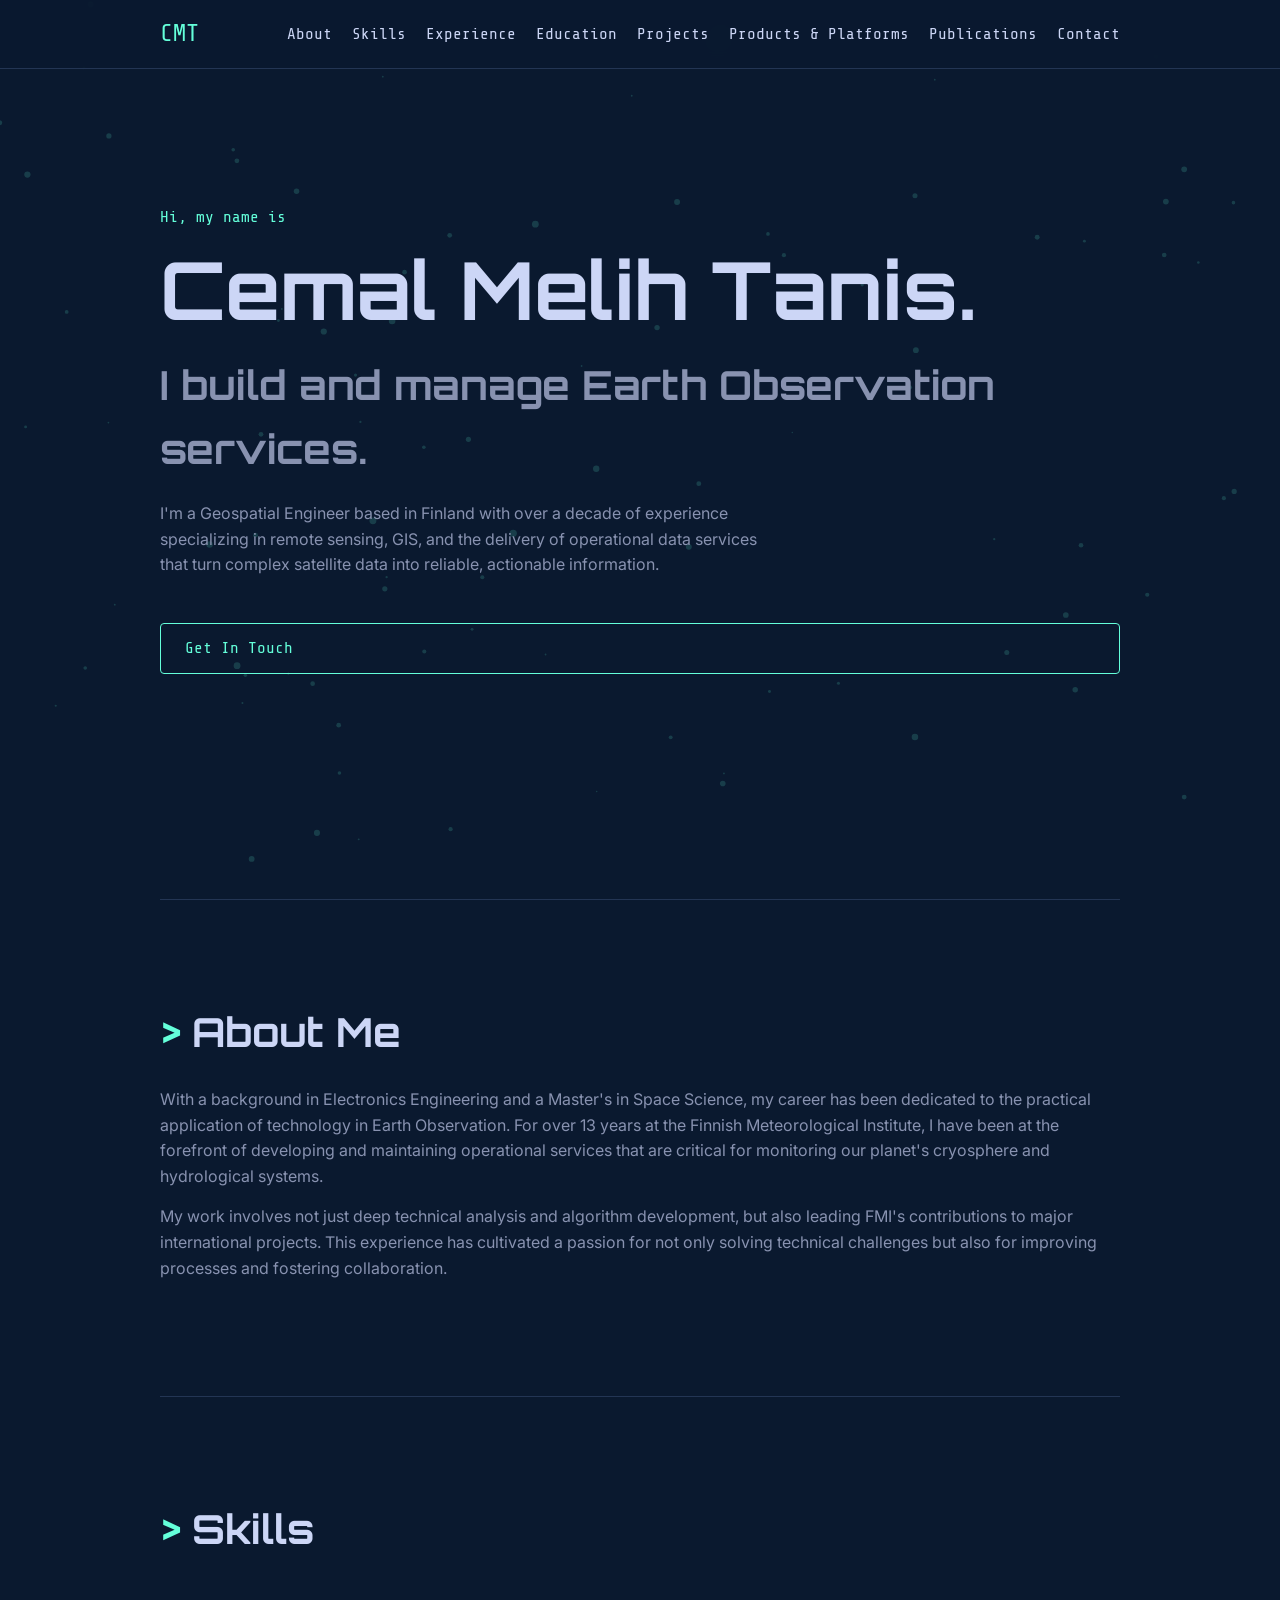
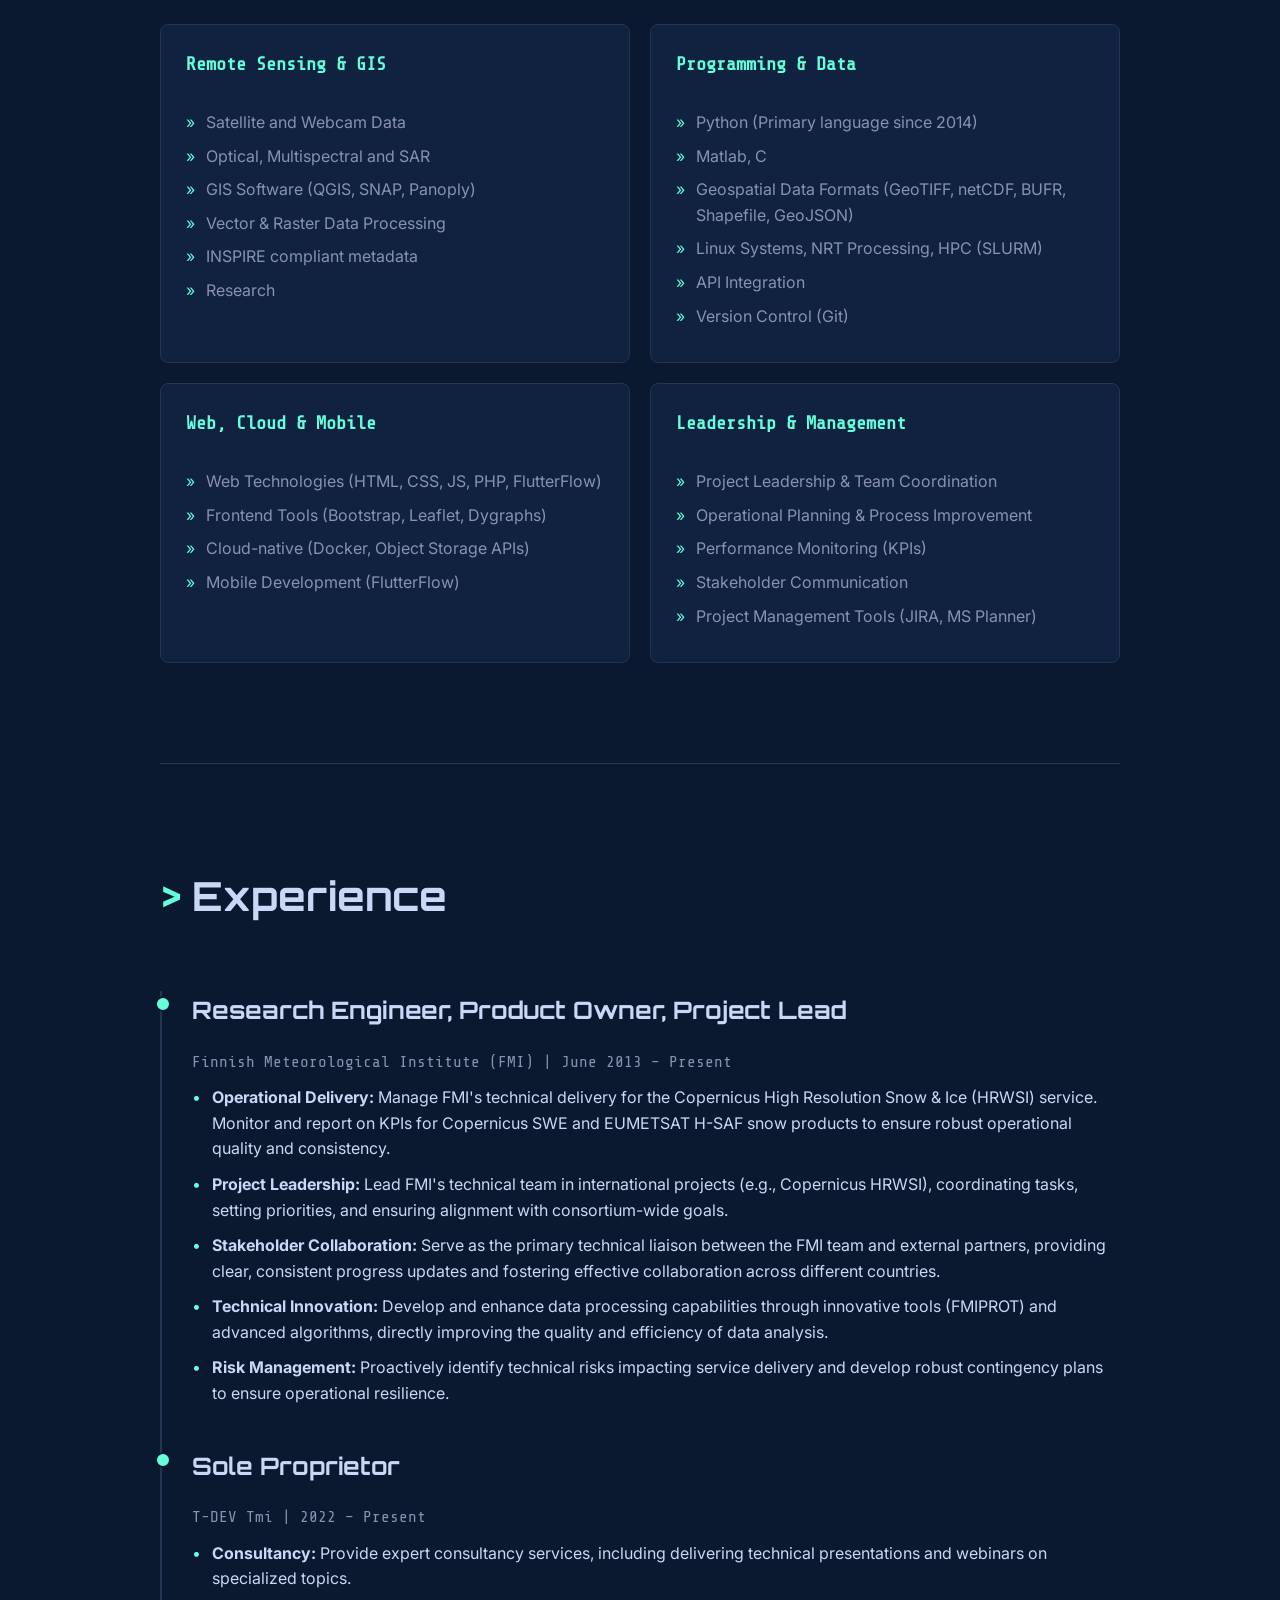
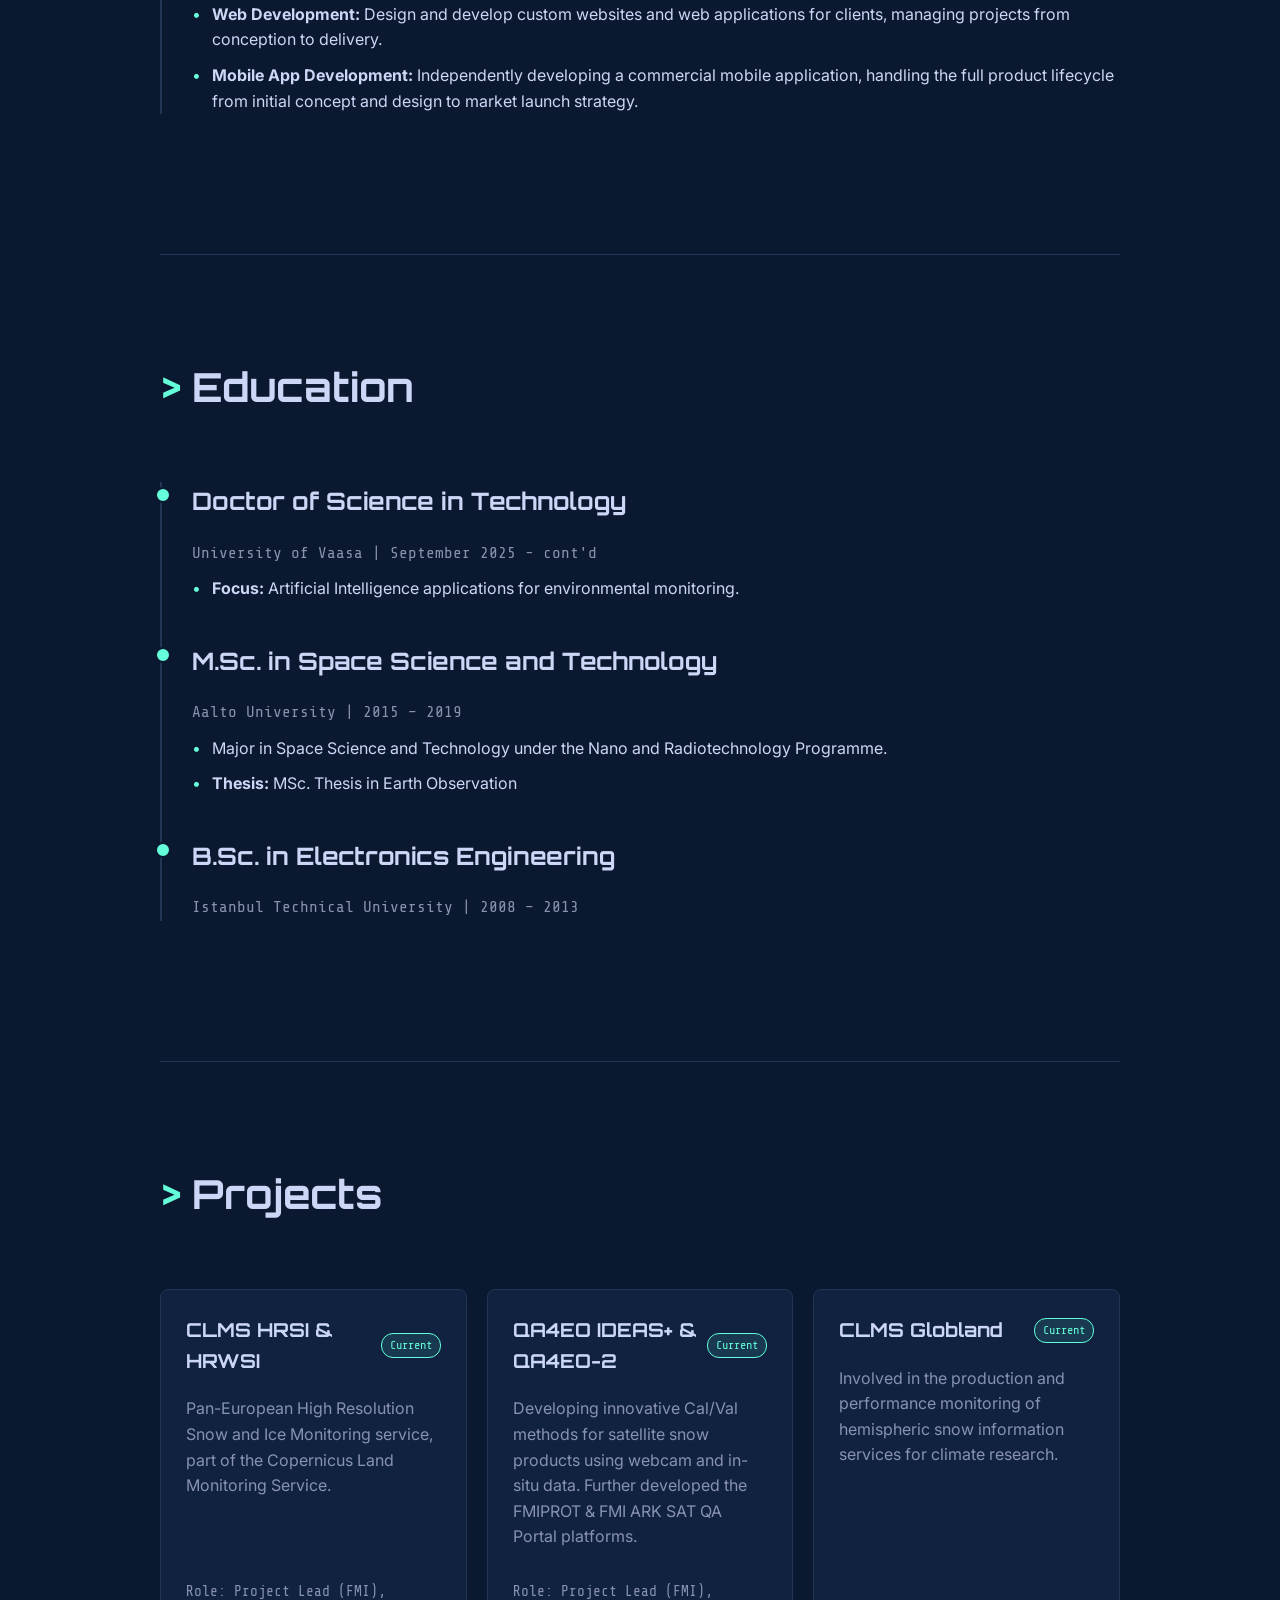
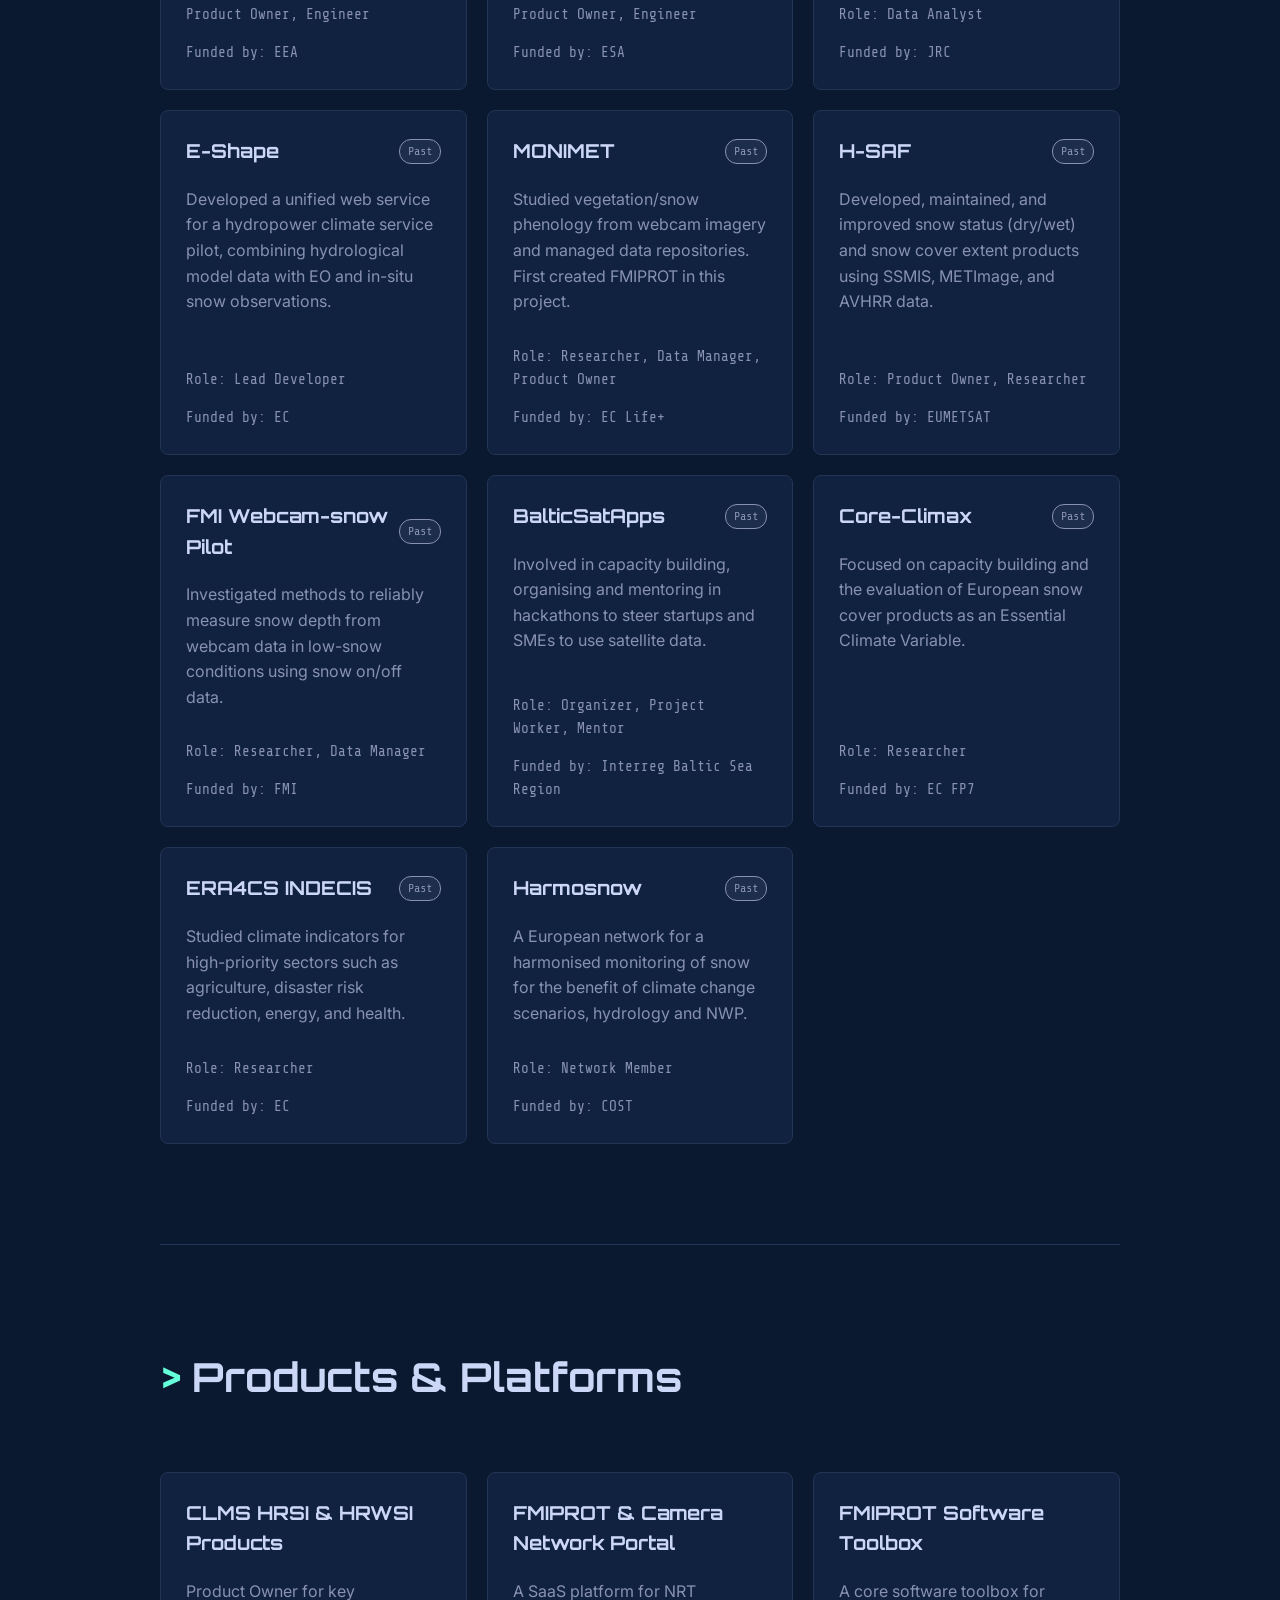
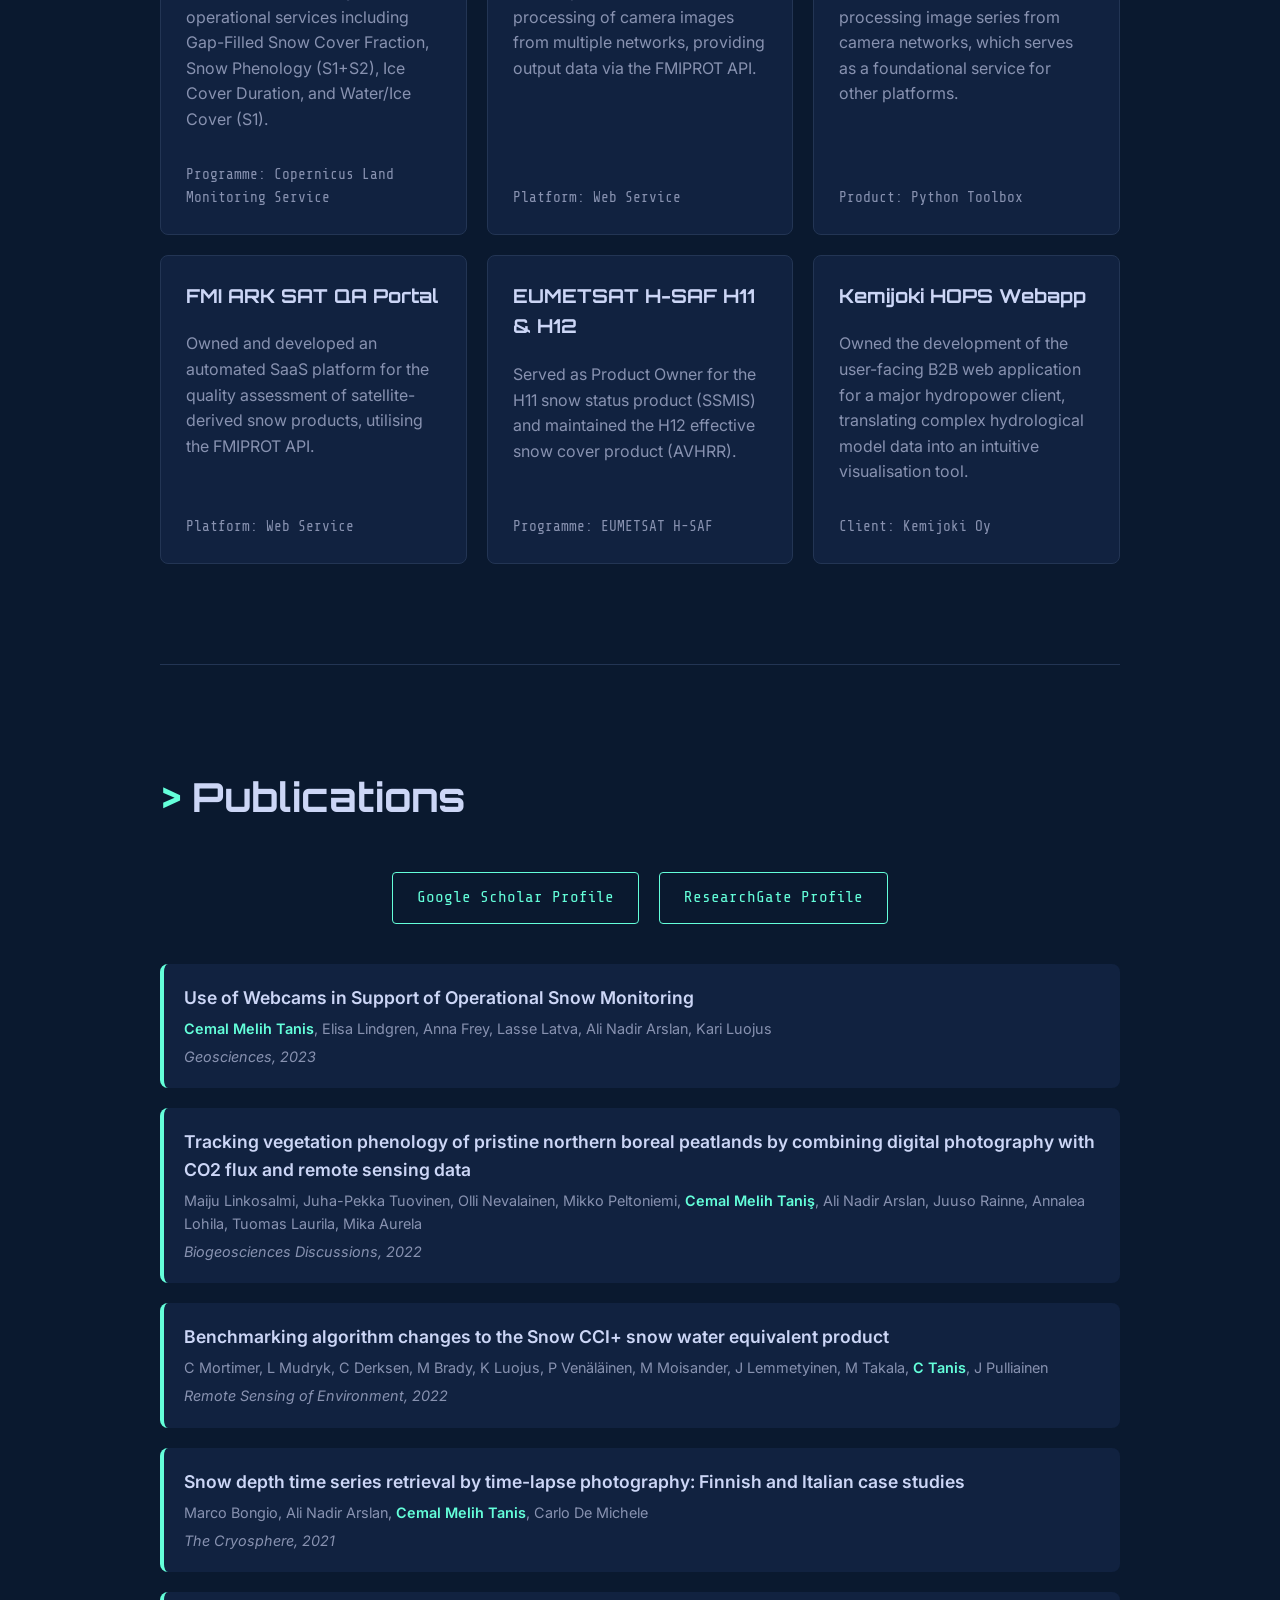
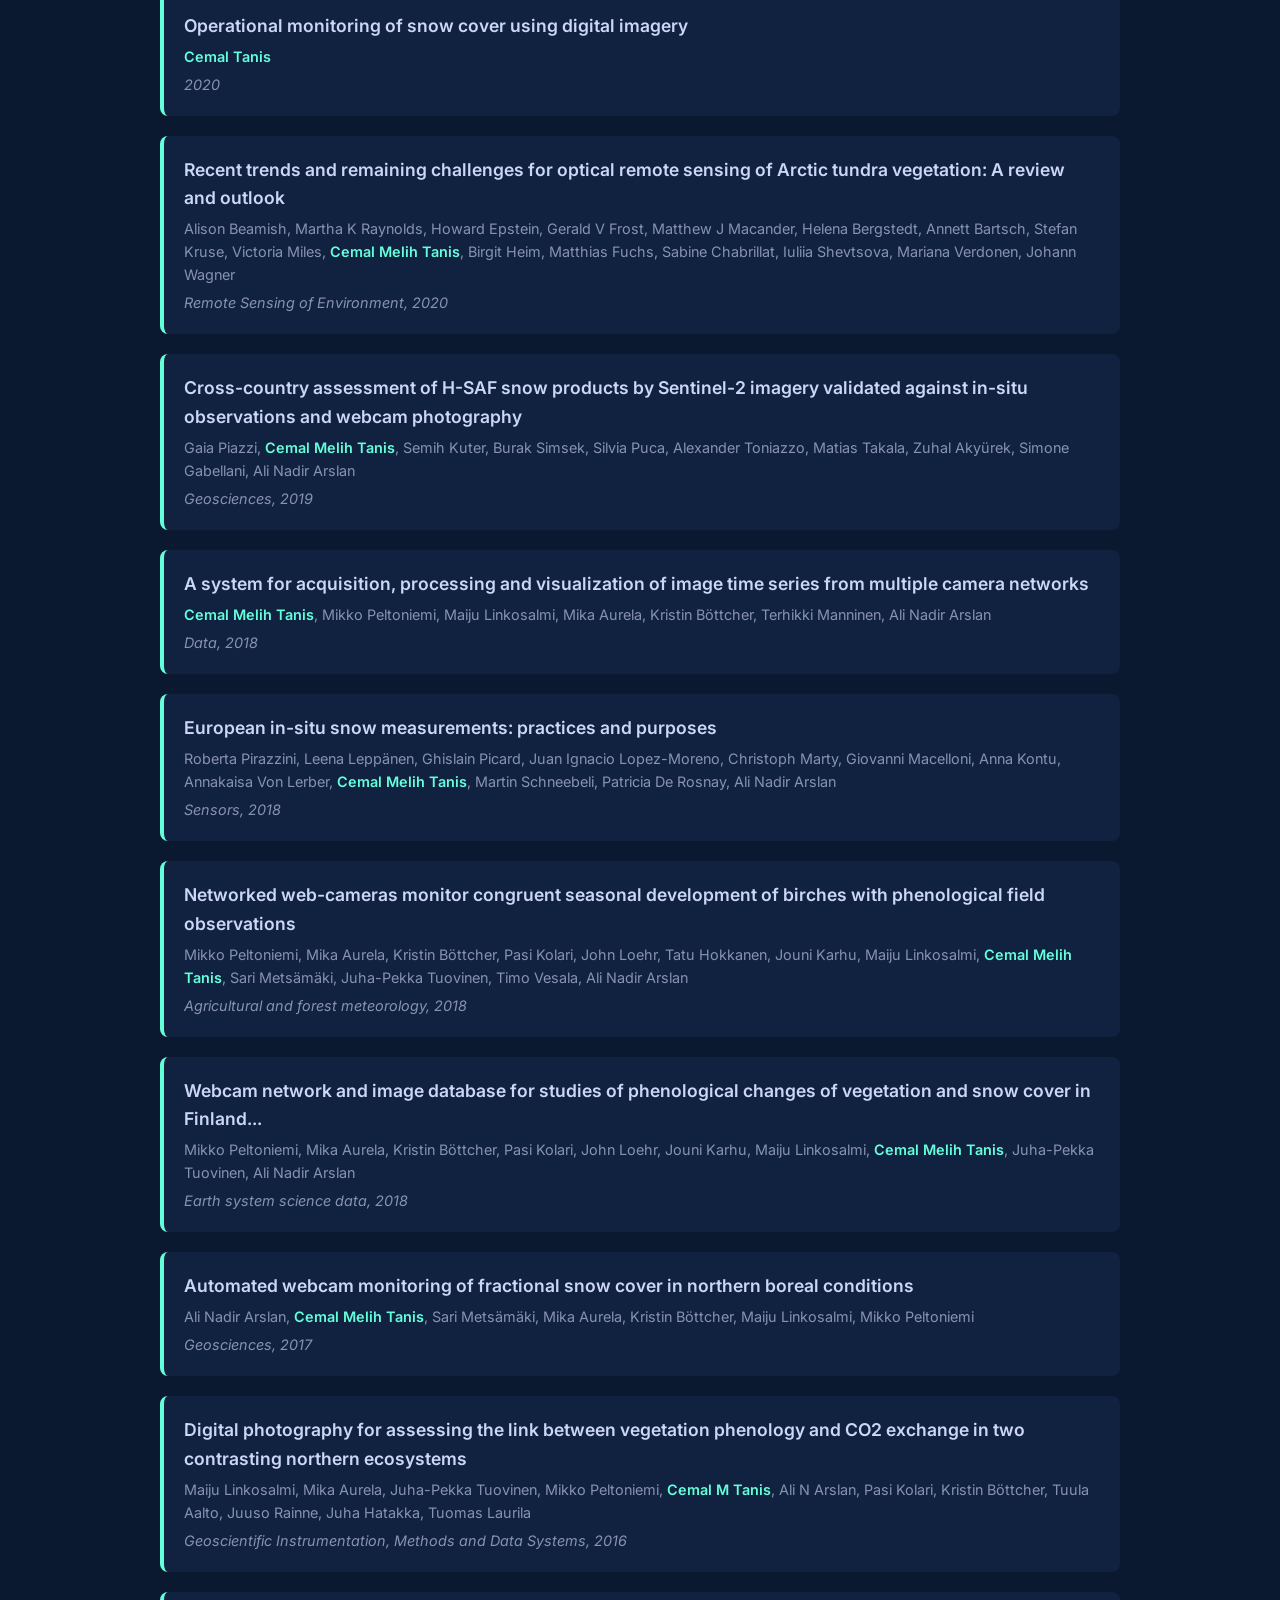
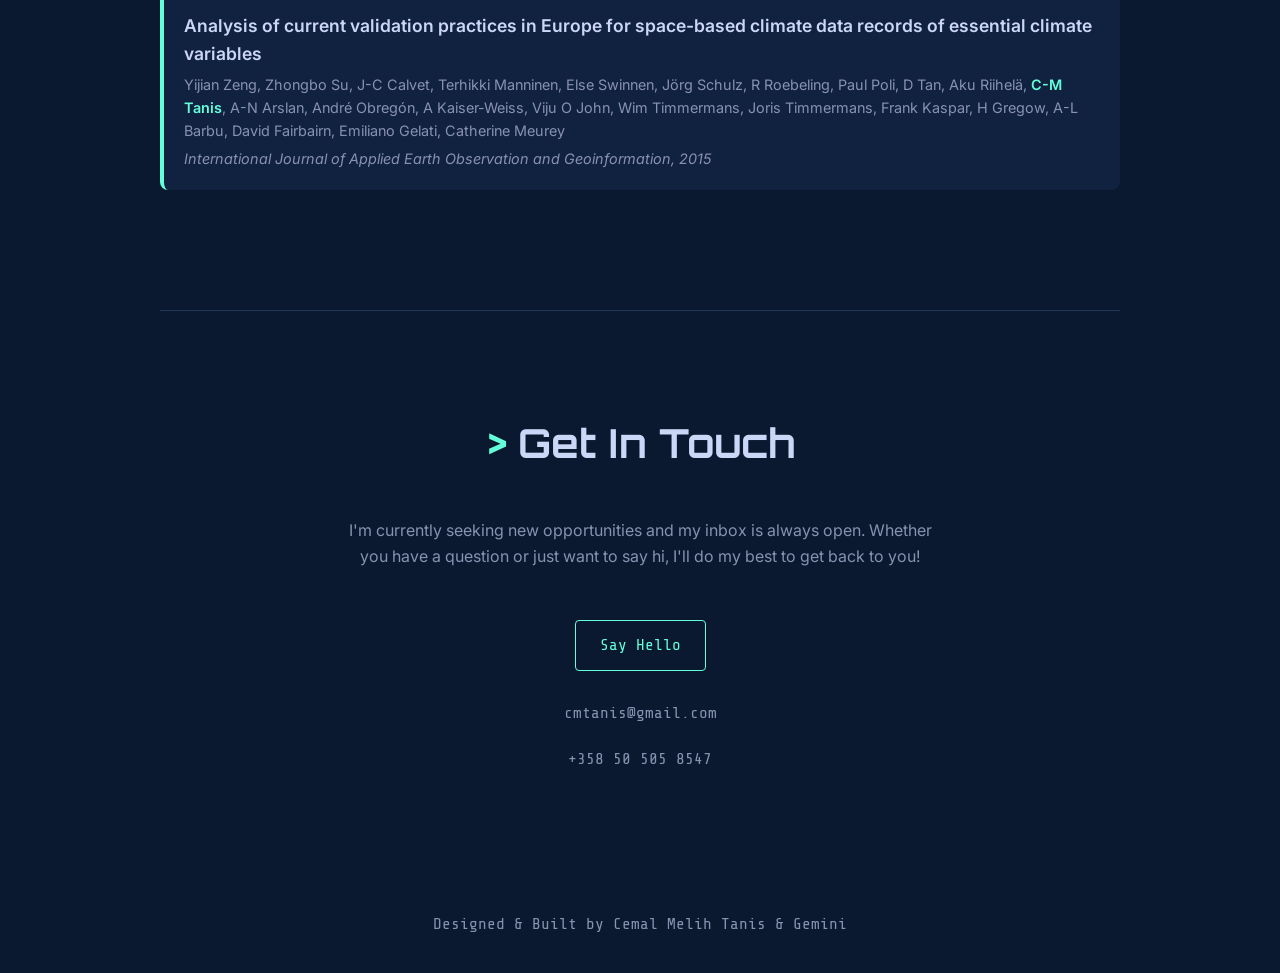
==== commit 73d63e7e: "feat edu fix" ====
--- a/index.html
+++ b/index.html
@@ -157,7 +157,7 @@
             <div class="timeline">
                 <div class="timeline-item">
                     <h3>Doctor of Science in Technology</h3>
-                    <p class="date">University of Vaasa | Expected Aug 2025</p>
+                    <p class="date">University of Vaasa | September 2025 - cont'd</p>
                     <ul>
                         <li><strong>Focus:</strong> Artificial Intelligence applications for environmental monitoring.</li>
                     </ul>
@@ -167,7 +167,7 @@
                     <p class="date">Aalto University | 2015 – 2019</p>
                     <ul>
                         <li>Major in Space Science and Technology under the Nano and Radiotechnology Programme.</li>
-                        <li><strong>Thesis:</strong> <a href="https://aaltodoc.aalto.fi/handle/123456789/42750" target="_blank" rel="noopener noreferrer">MSc. Thesis in Earth Observation</a></li>
+                        <li><strong>Thesis:</strong> MSc. Thesis in Earth Observation</a></li>
                     </ul>
                 </div>
                 <div class="timeline-item">
@@ -392,3 +392,4 @@
 
 
 
+
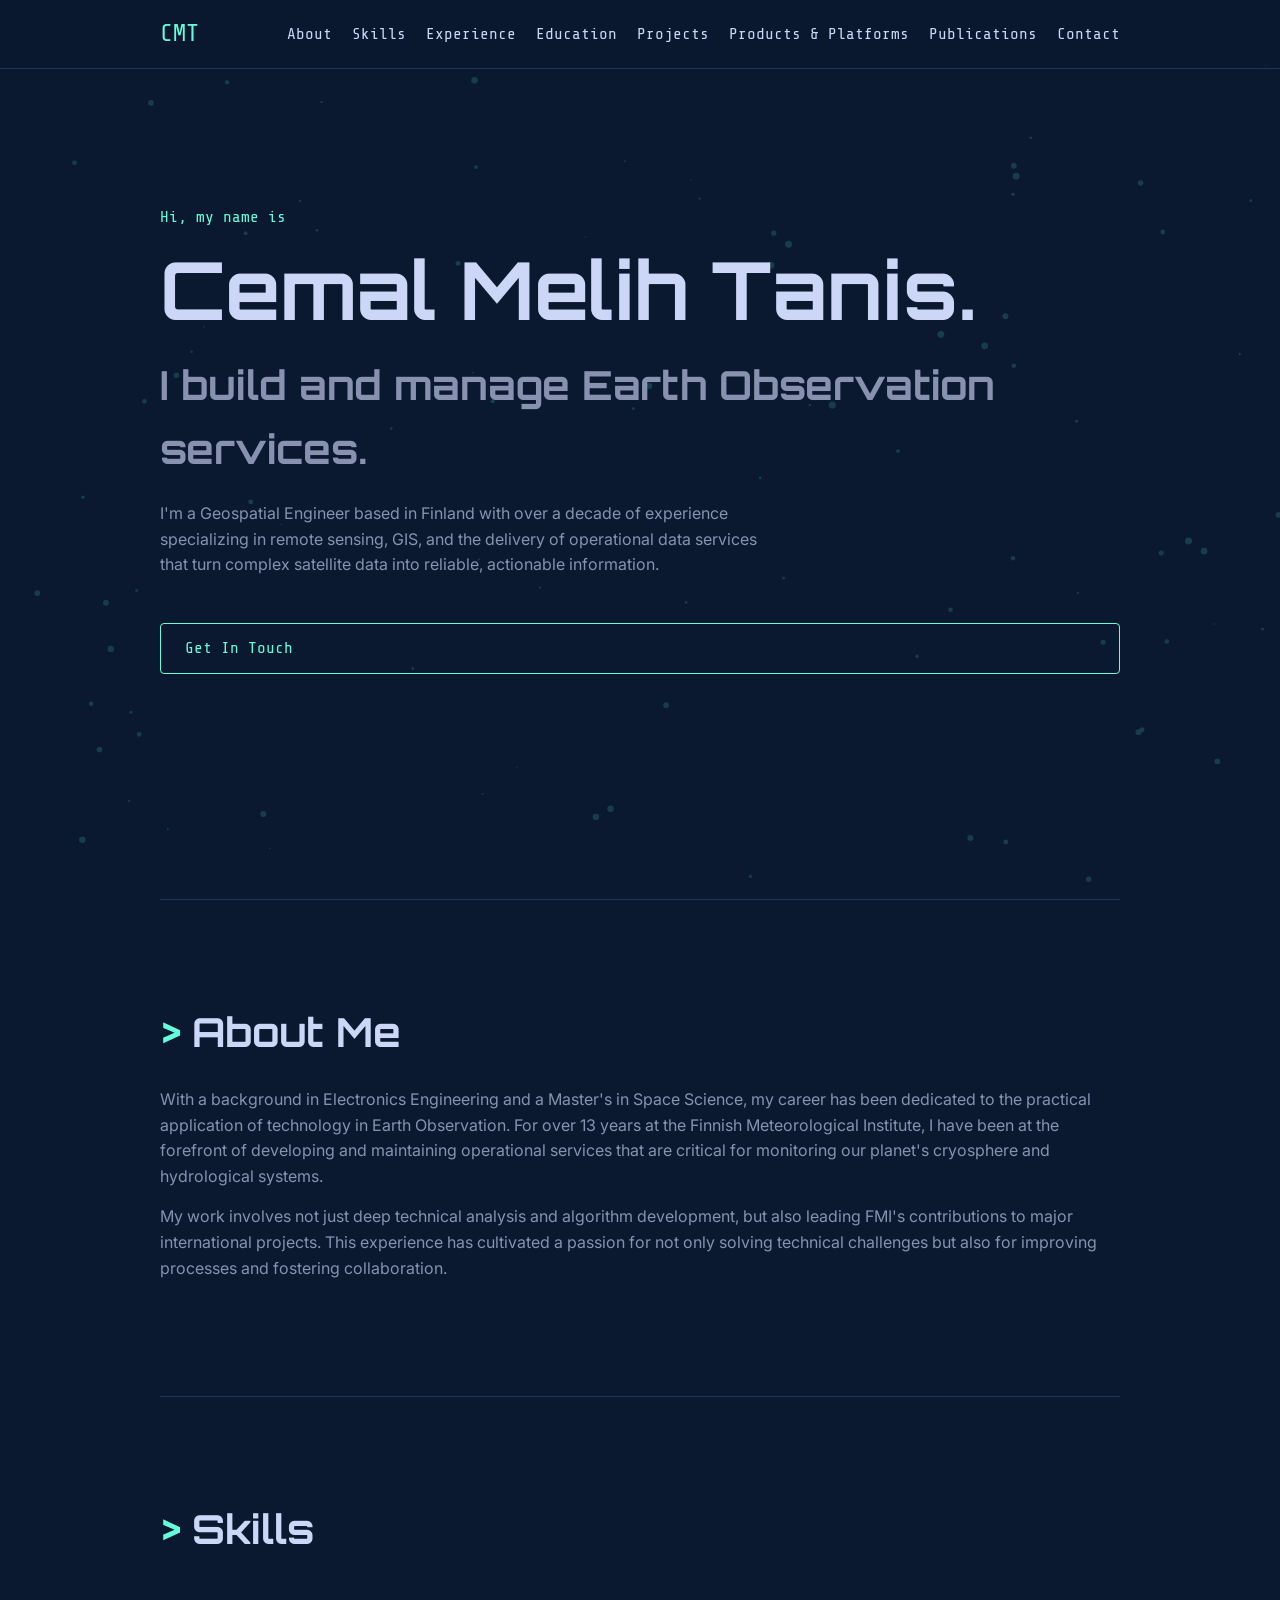
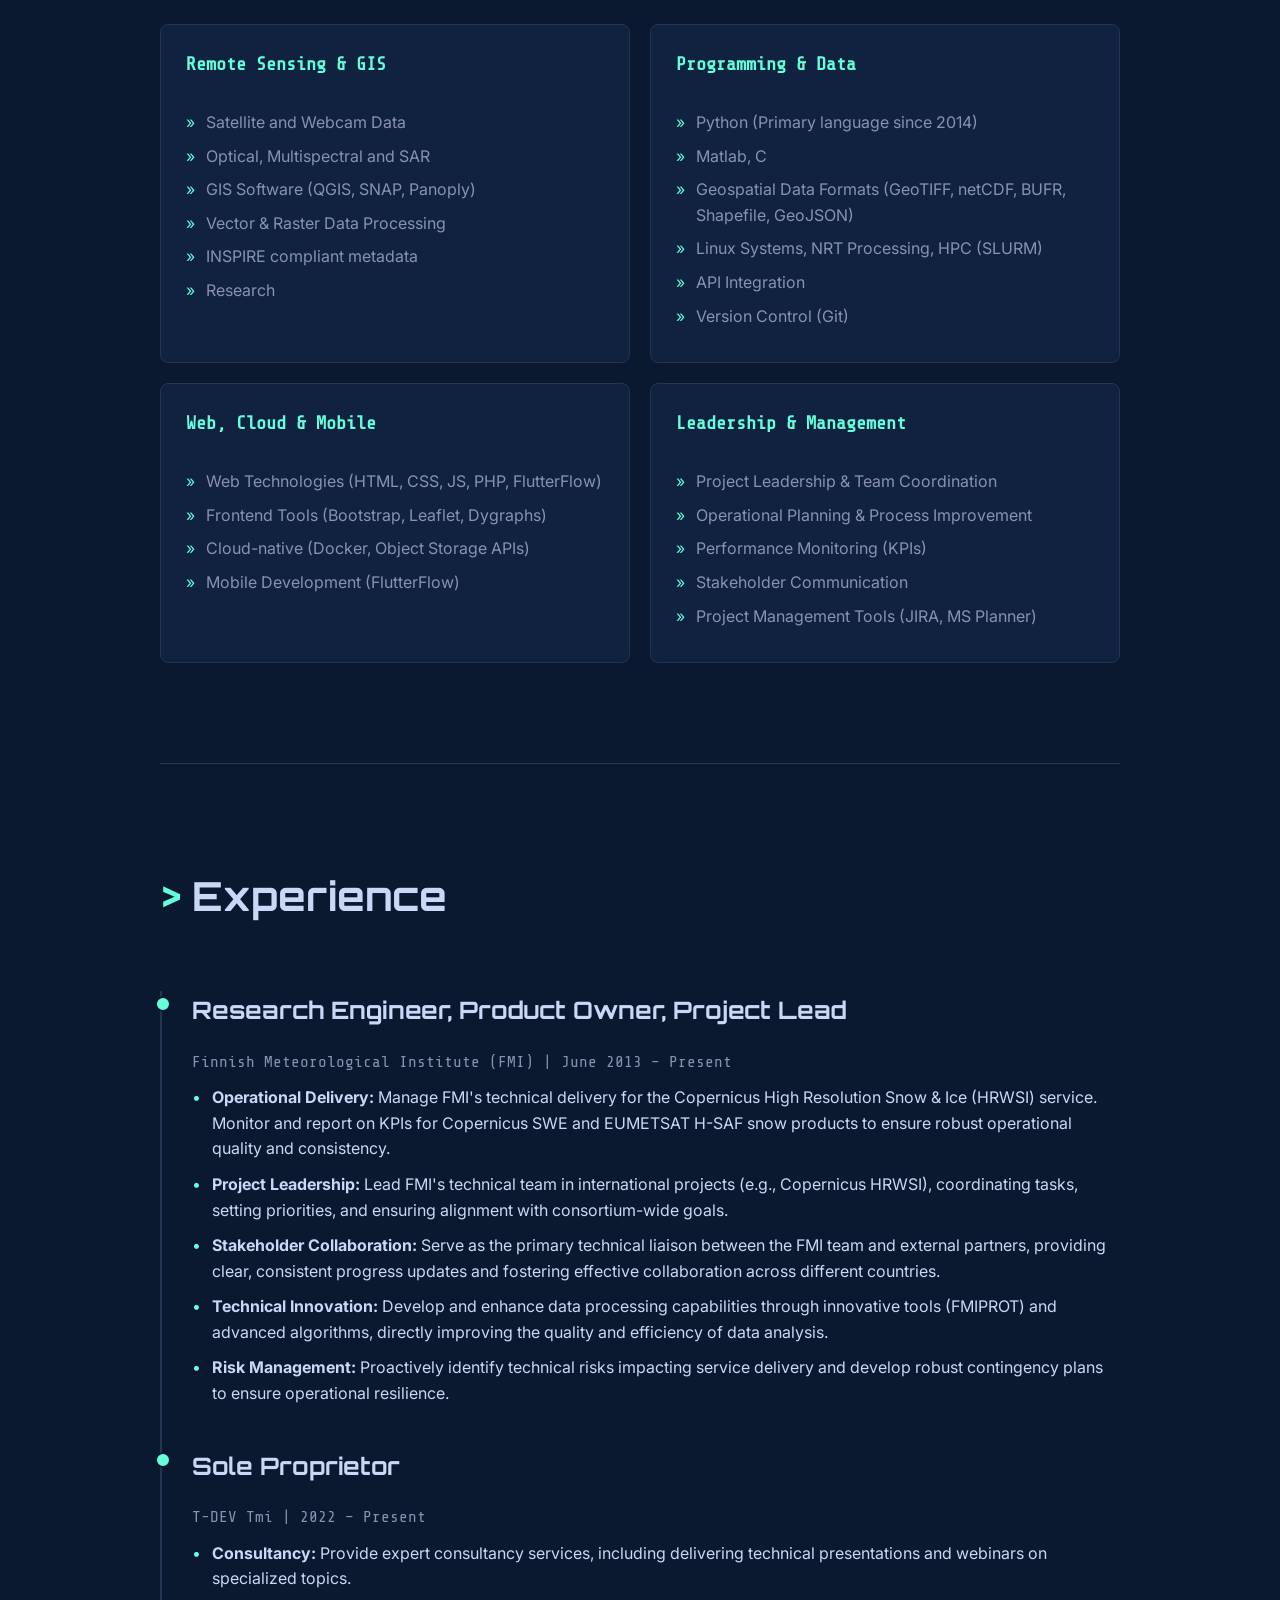
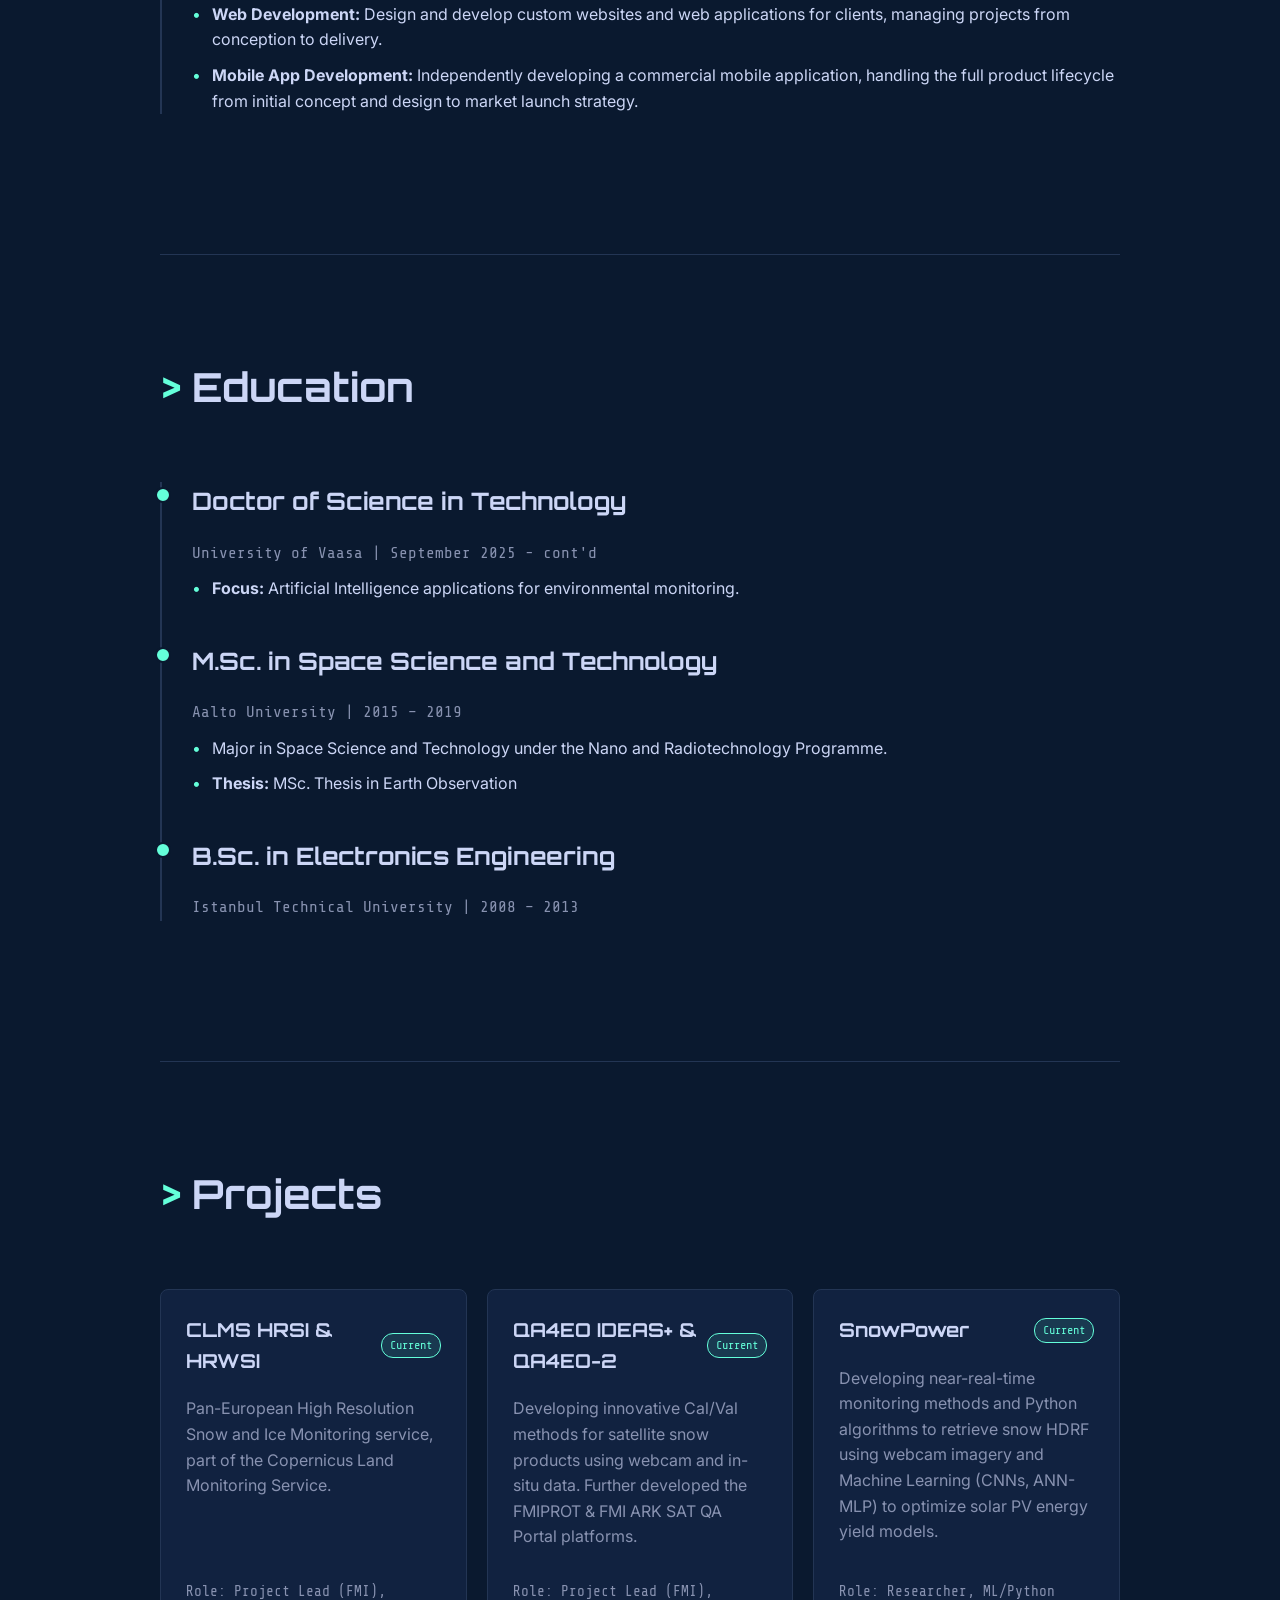
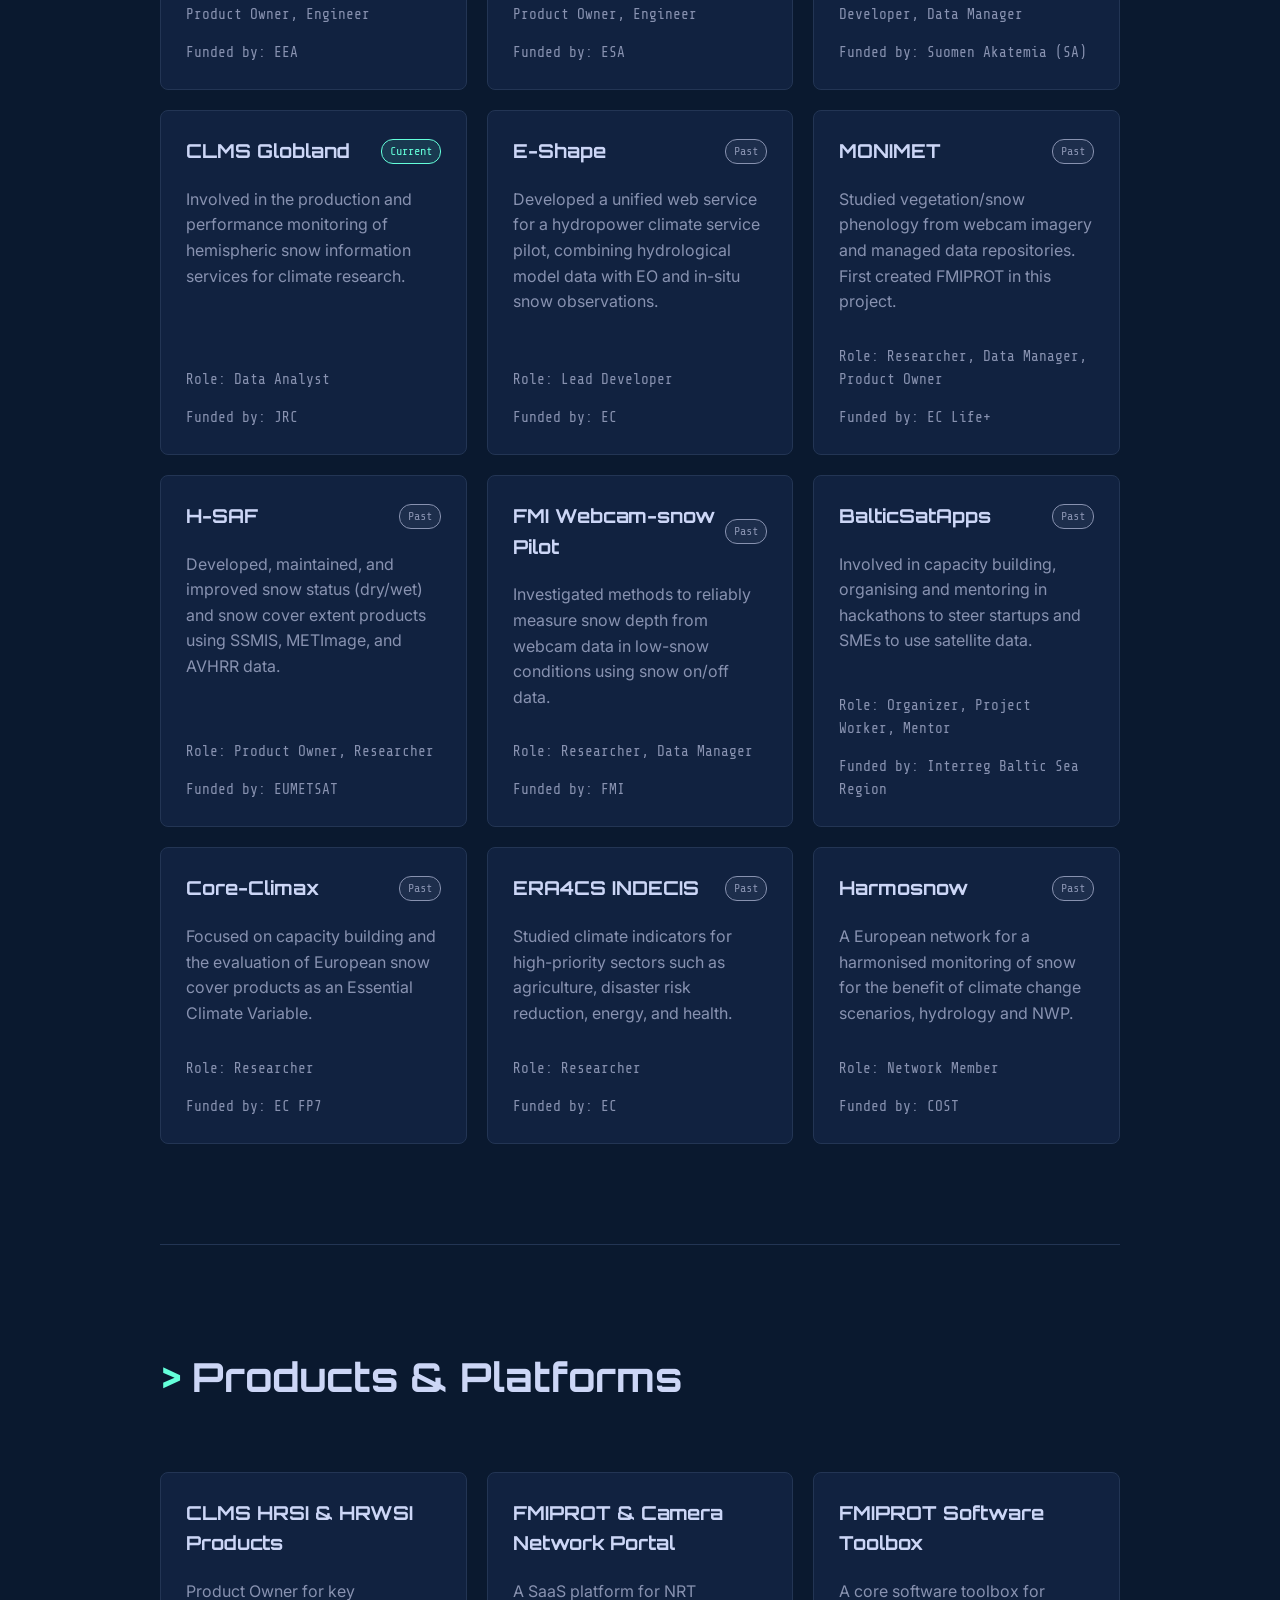
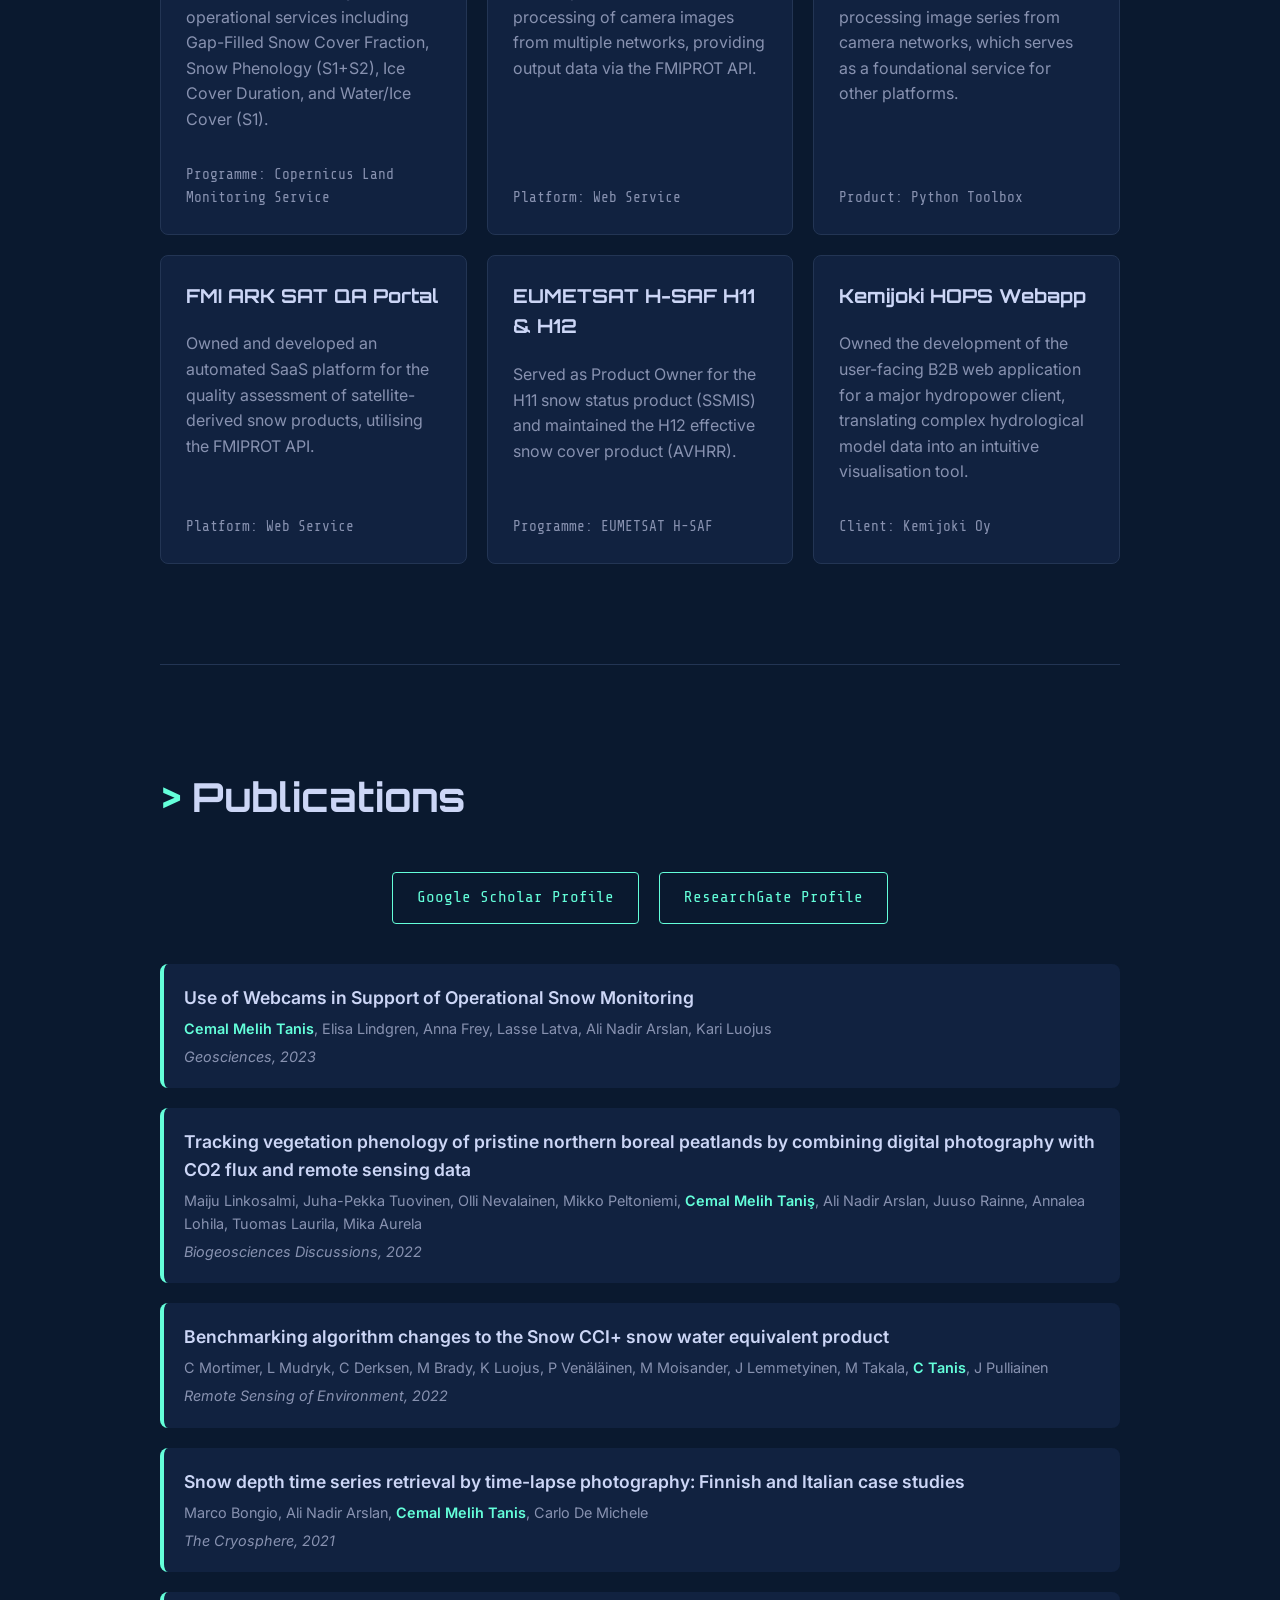
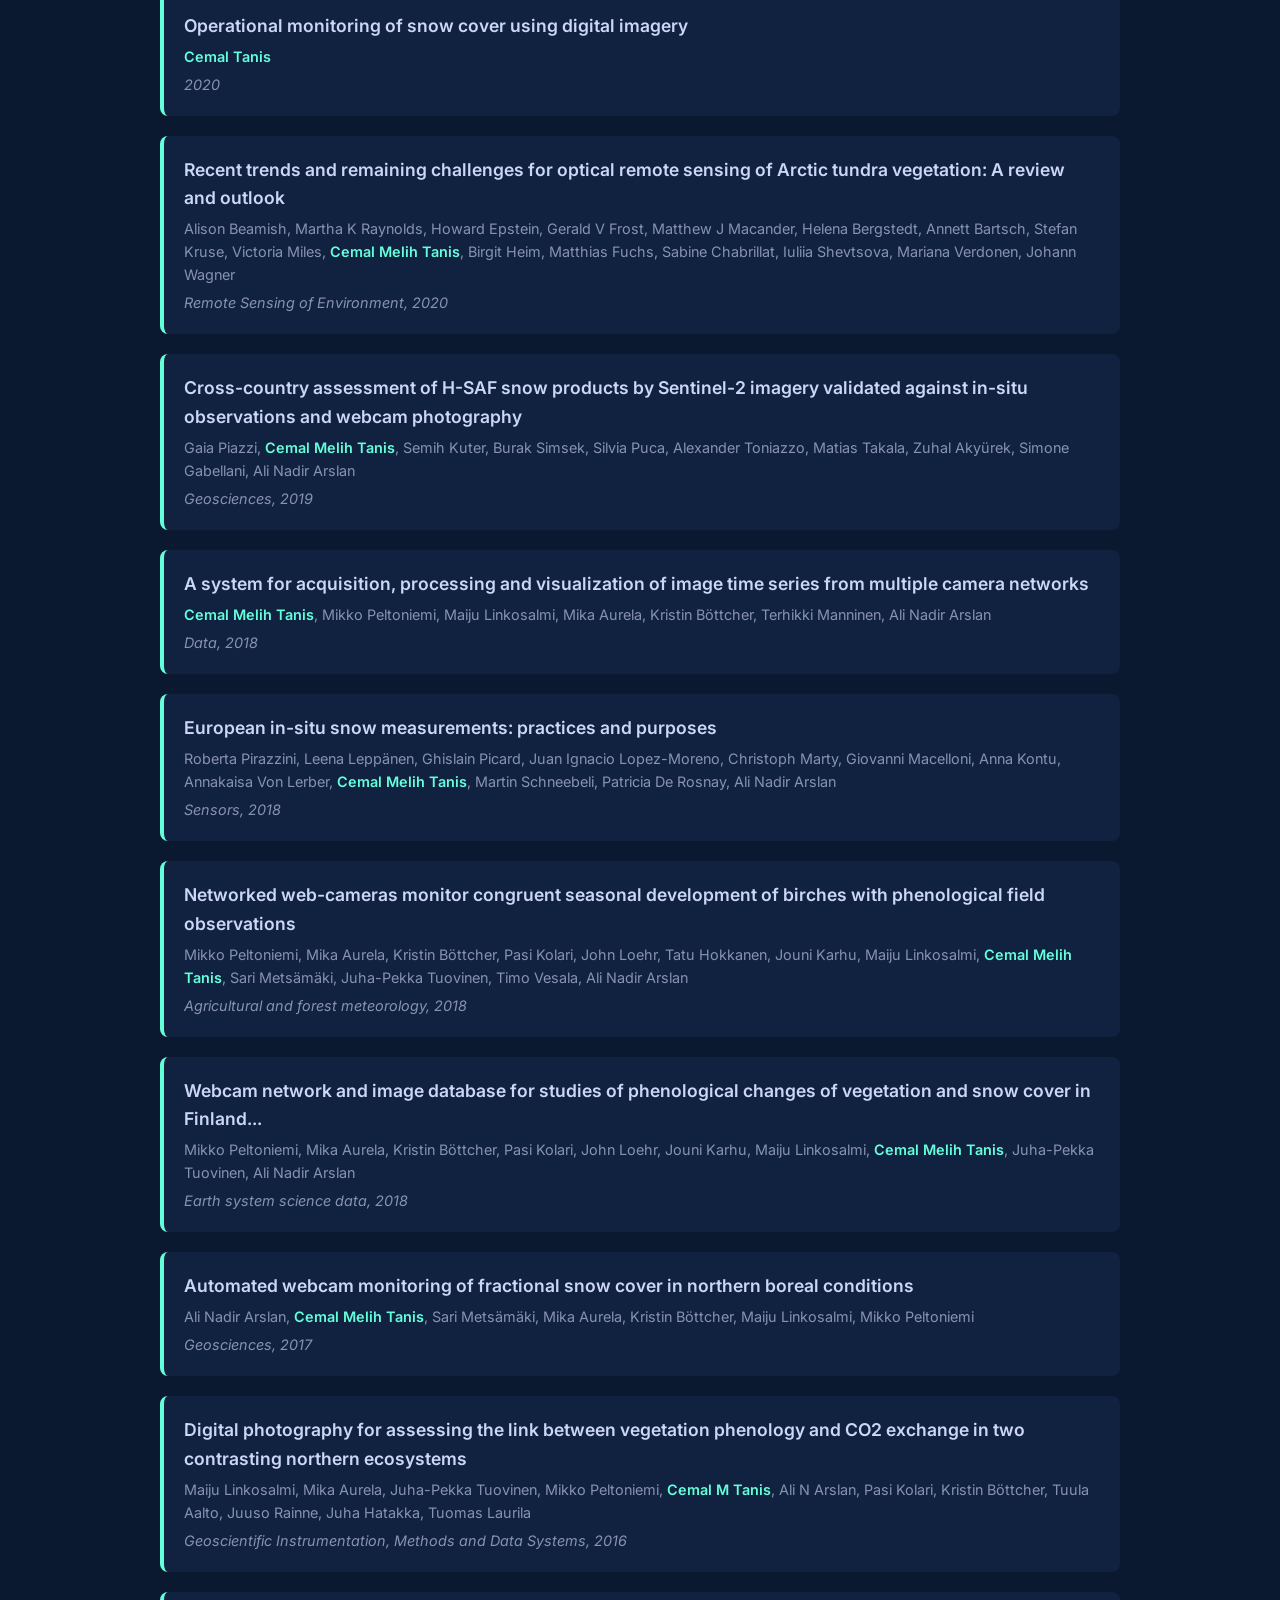
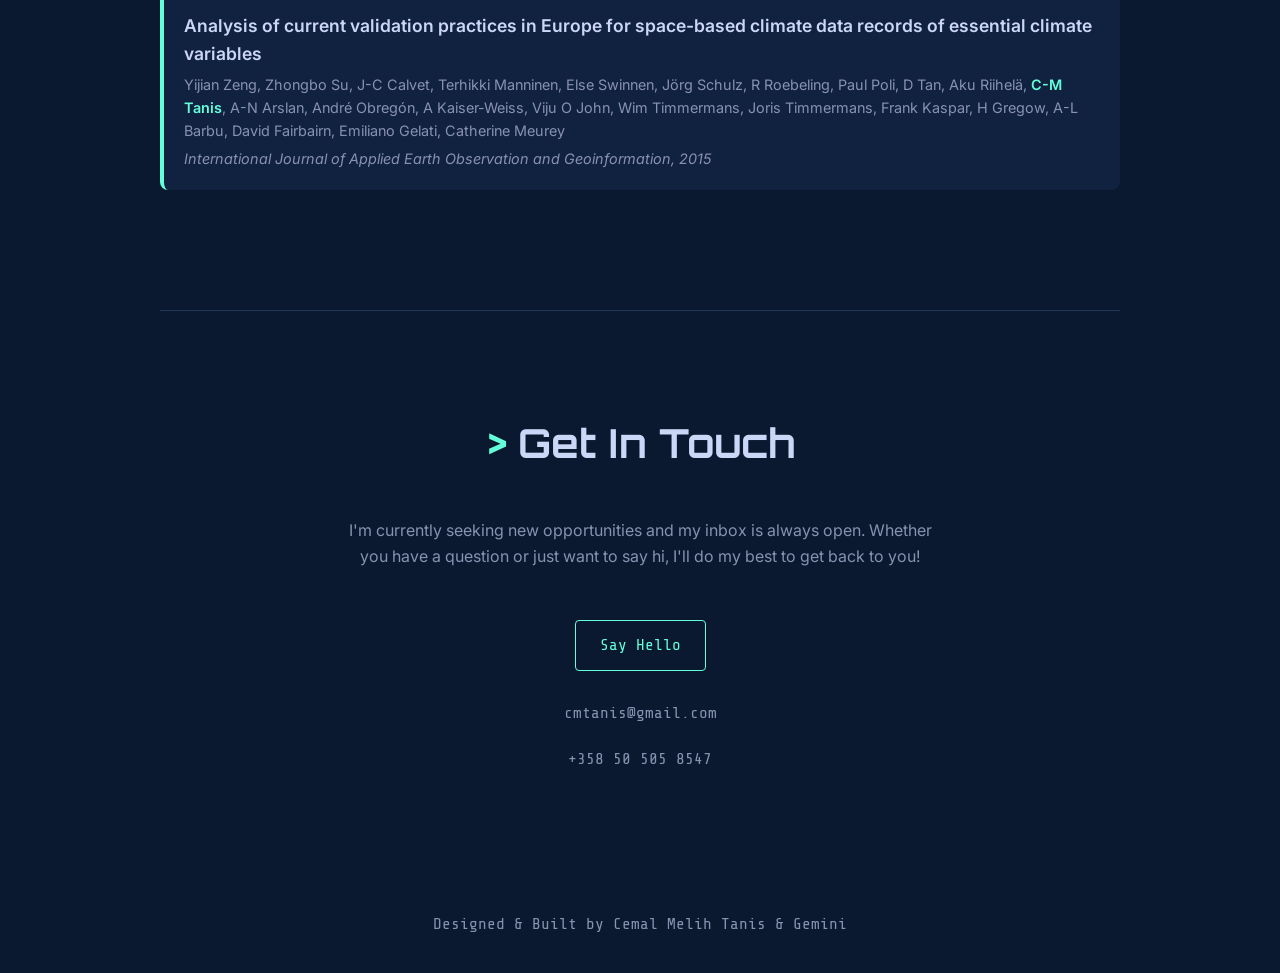
==== commit af97b285: "Update index.html add SA project" ====
--- a/index.html
+++ b/index.html
@@ -194,6 +194,12 @@
                     <div class="tech-stack">Funded by: ESA</div>
                 </div>
                 <div class="project-card">
+                    <h3>SnowPower <span class="project-tag tag-current">Current</span></h3>
+                    <p>Developing near-real-time monitoring methods and Python algorithms to retrieve snow HDRF using webcam imagery and Machine Learning (CNNs, ANN-MLP) to optimize solar PV energy yield models.</p>
+                    <div class="tech-stack">Role: Researcher, ML/Python Developer, Data Manager</div>
+                    <div class="tech-stack">Funded by: Suomen Akatemia (SA)</div>
+                </div>
+                <div class="project-card">
                     <h3>CLMS Globland <span class="project-tag tag-current">Current</span></h3>
                     <p>Involved in the production and performance monitoring of hemispheric snow information services for climate research.</p>
                     <div class="tech-stack">Role: Data Analyst</div>
--- a/style.css
+++ b/style.css
@@ -28,8 +28,11 @@
     box-sizing: border-box;
 }
 
+/* Update this block in style.css */
 html {
     scroll-behavior: smooth;
+    /* ADD THIS LINE: offsets the scroll anchor so the header doesn't cover text */
+    scroll-padding-top: 100px; 
 }
 
 body {
@@ -625,3 +628,4 @@
     }
 }
 
+
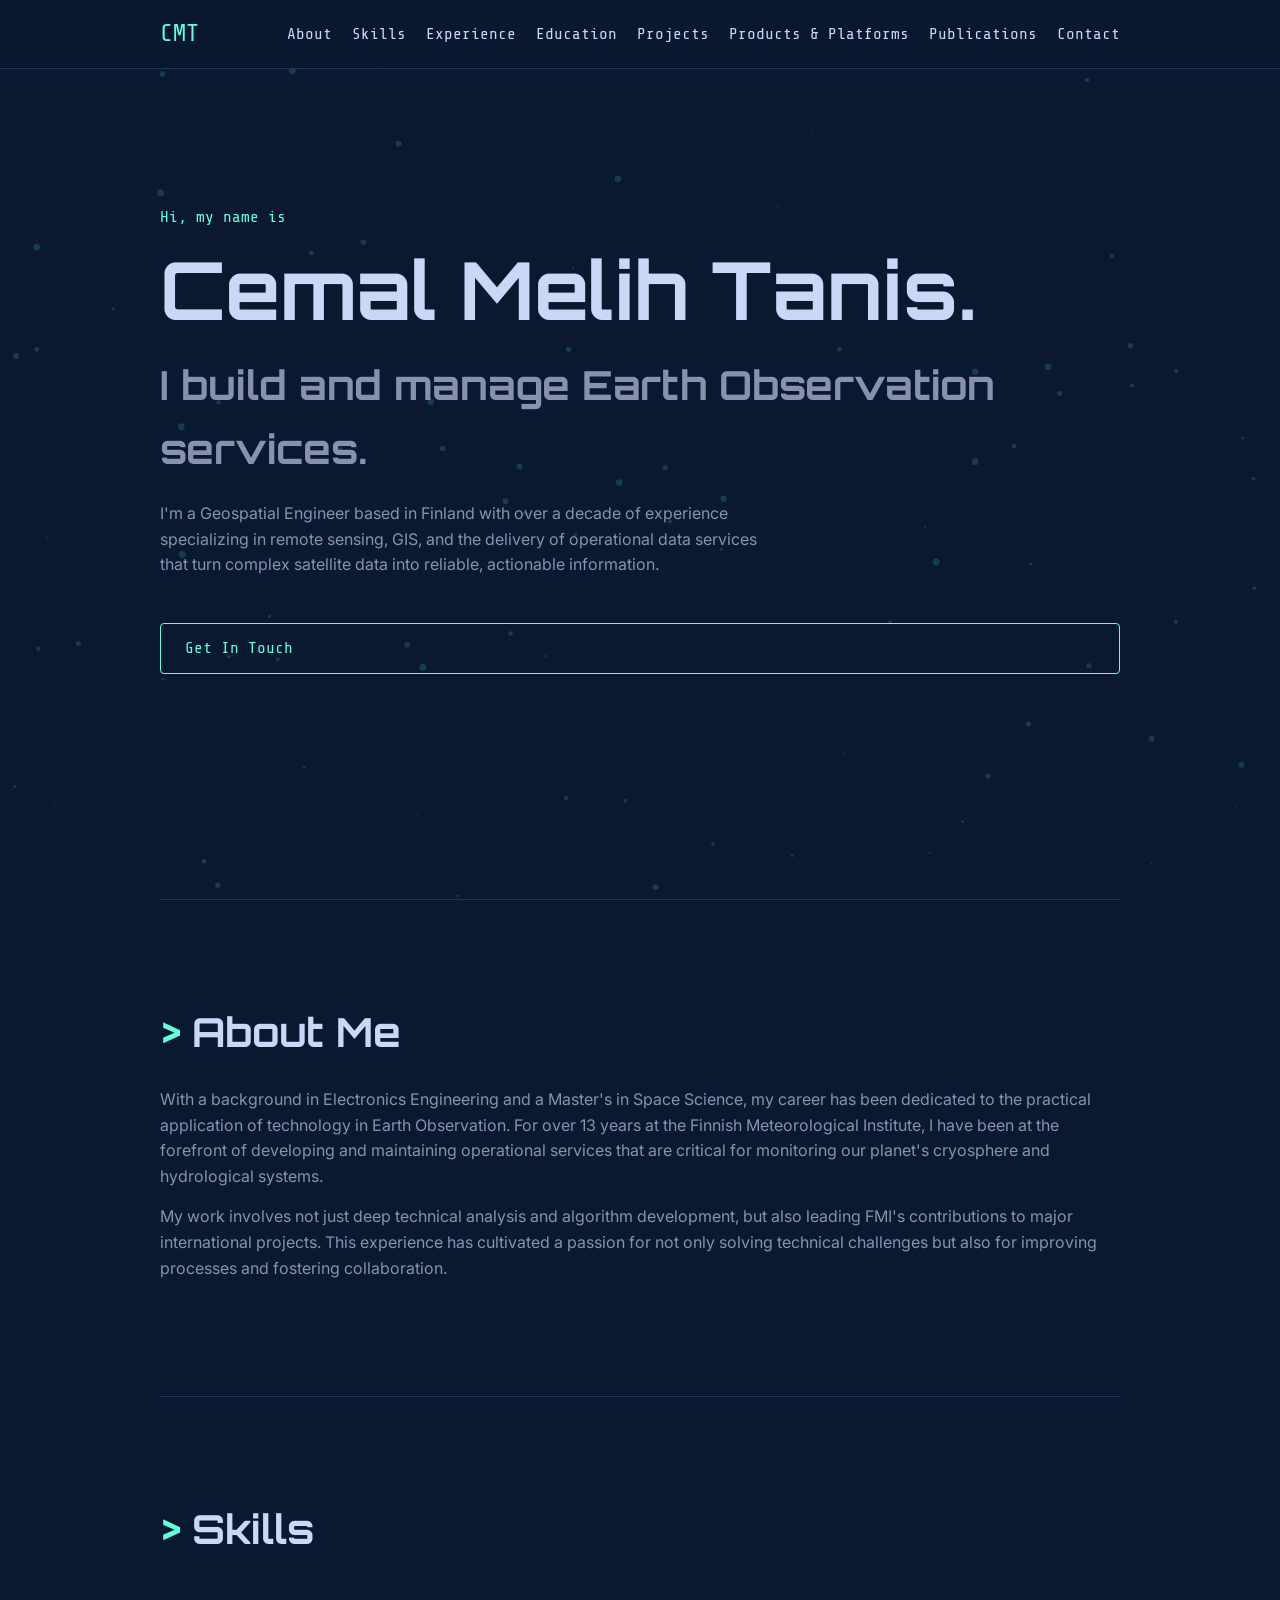
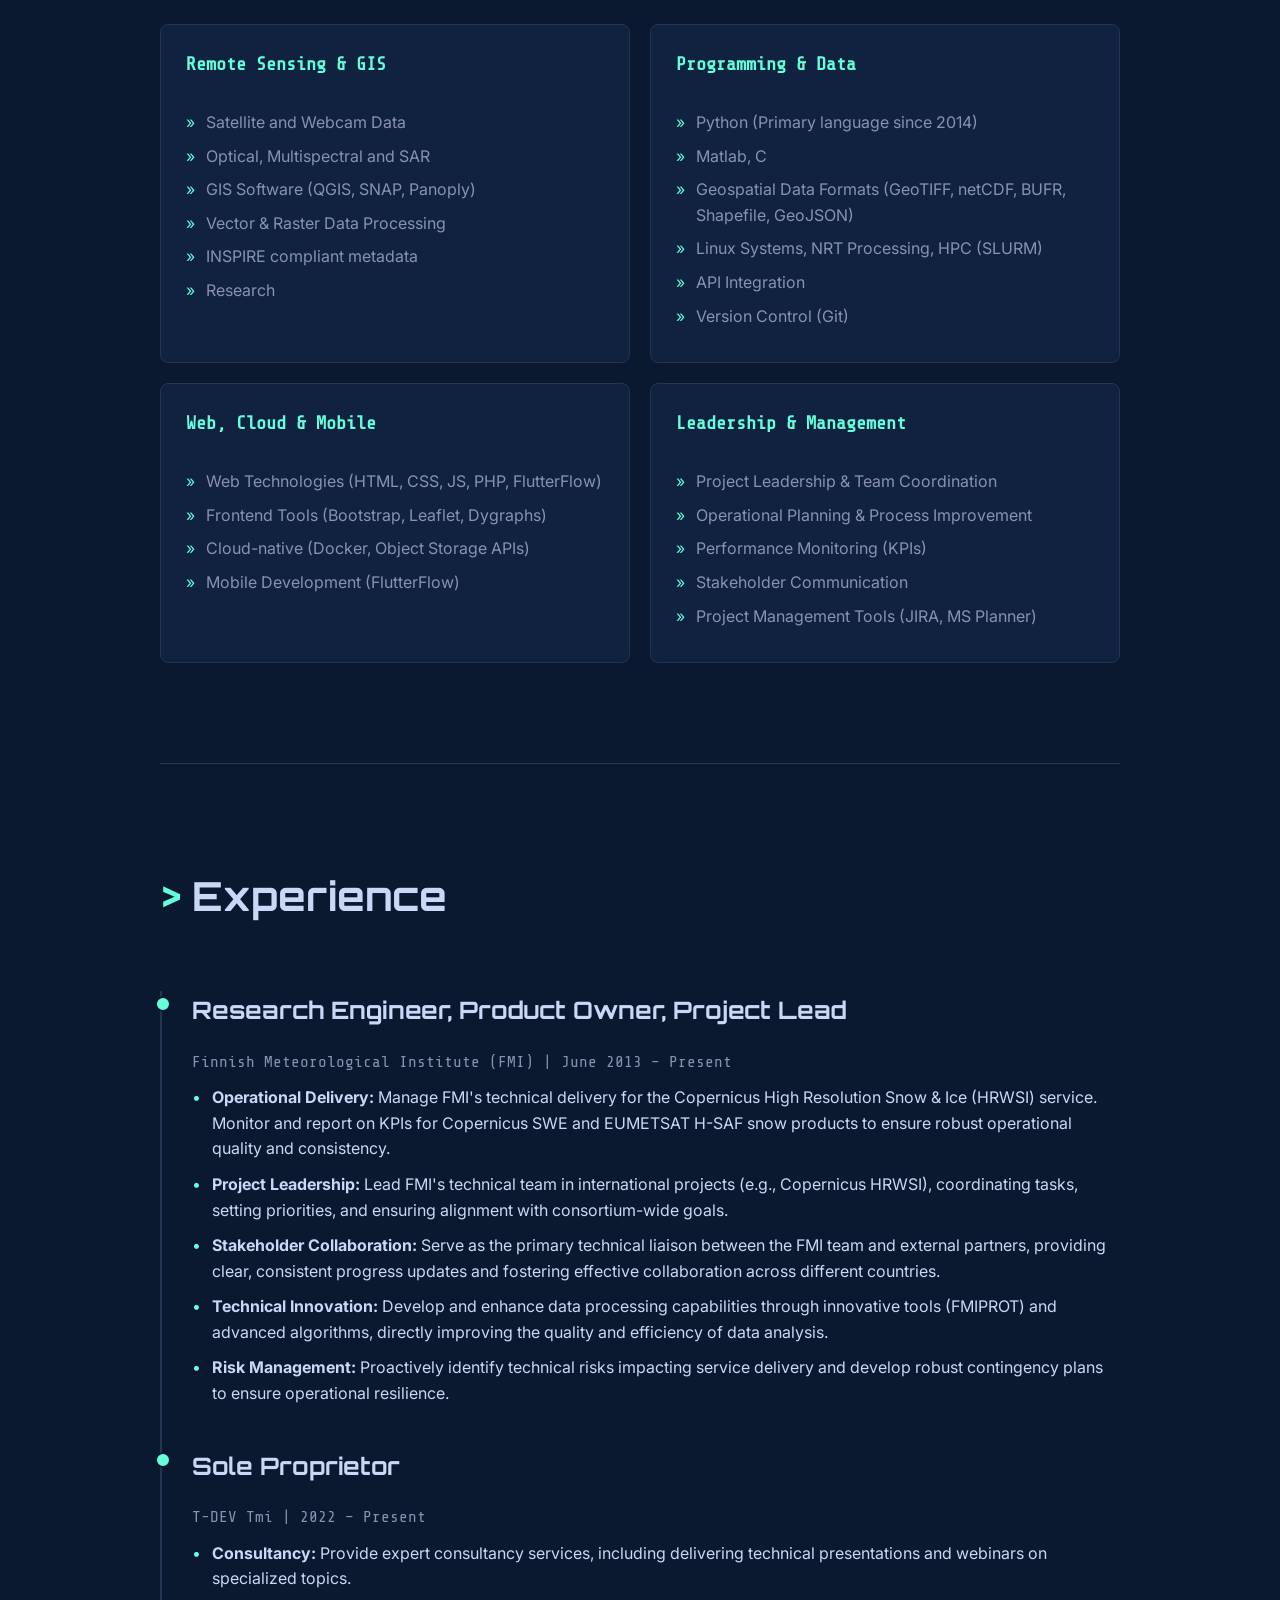
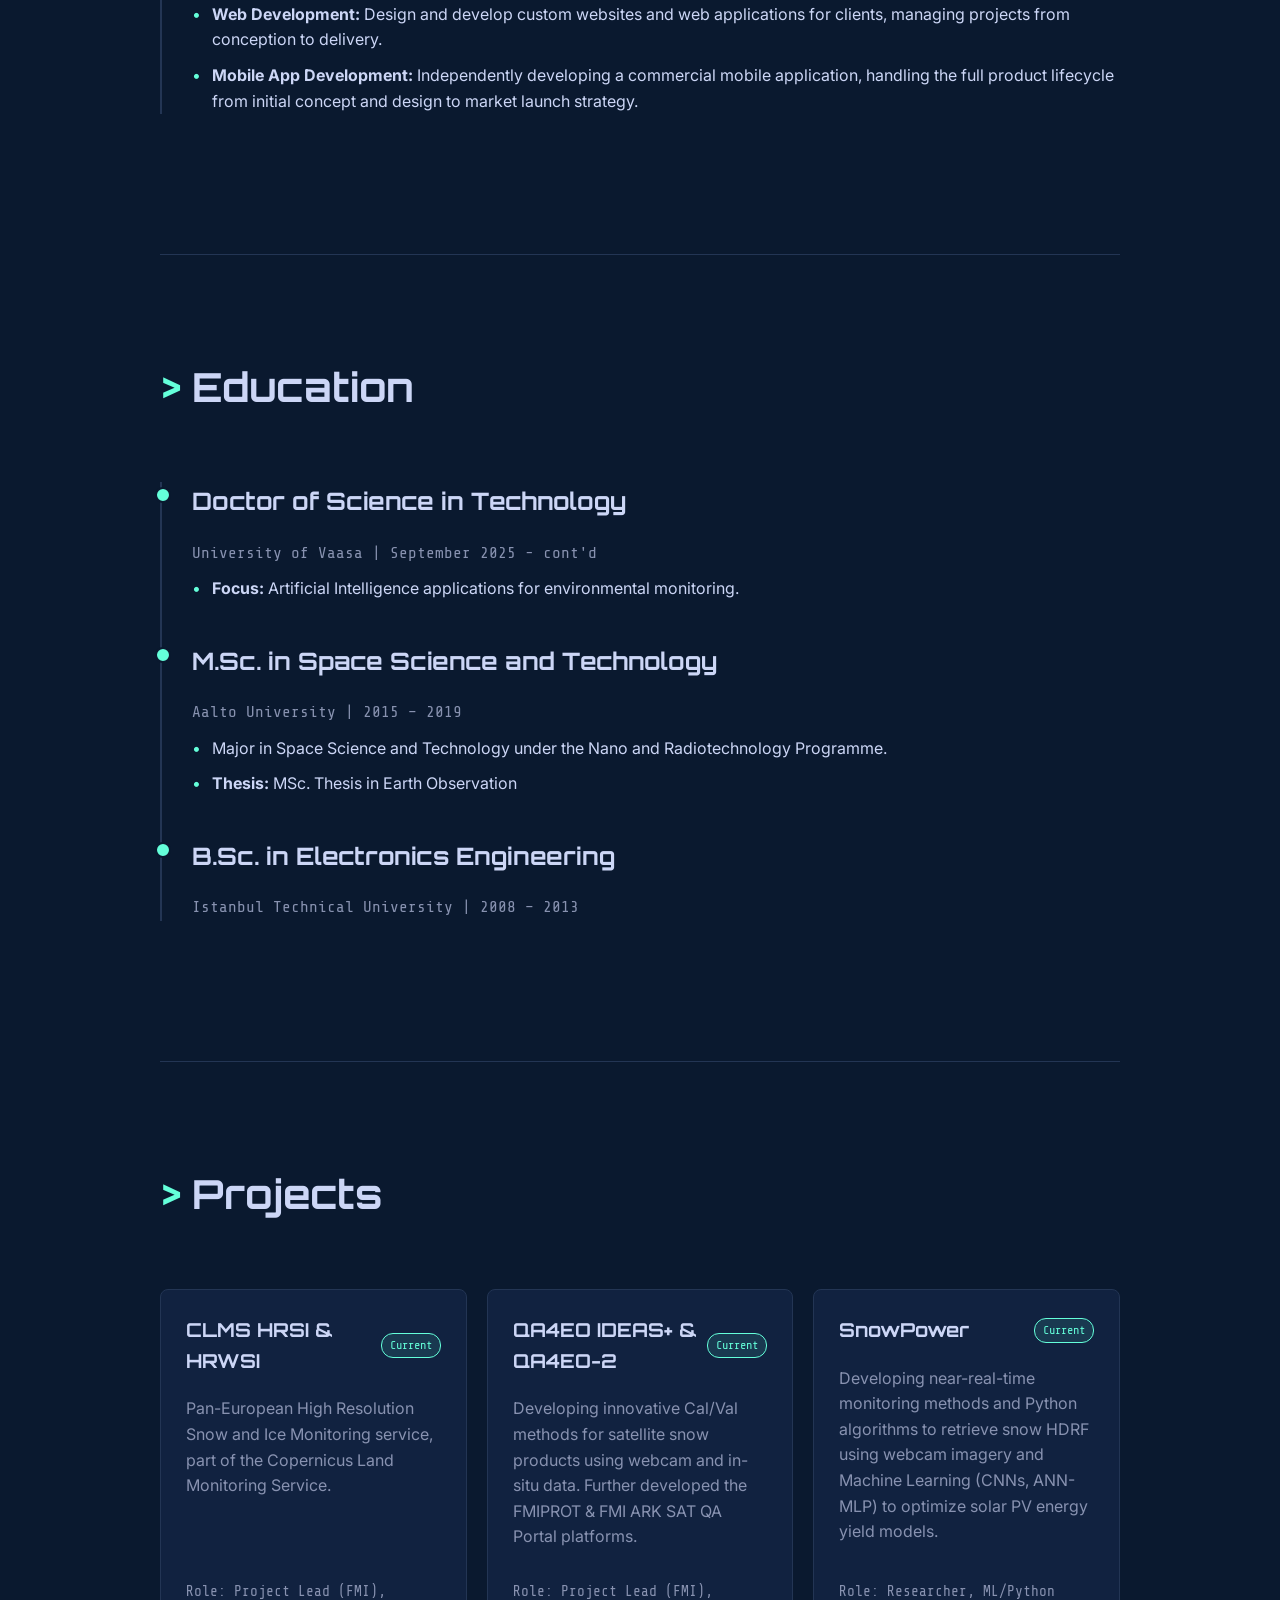
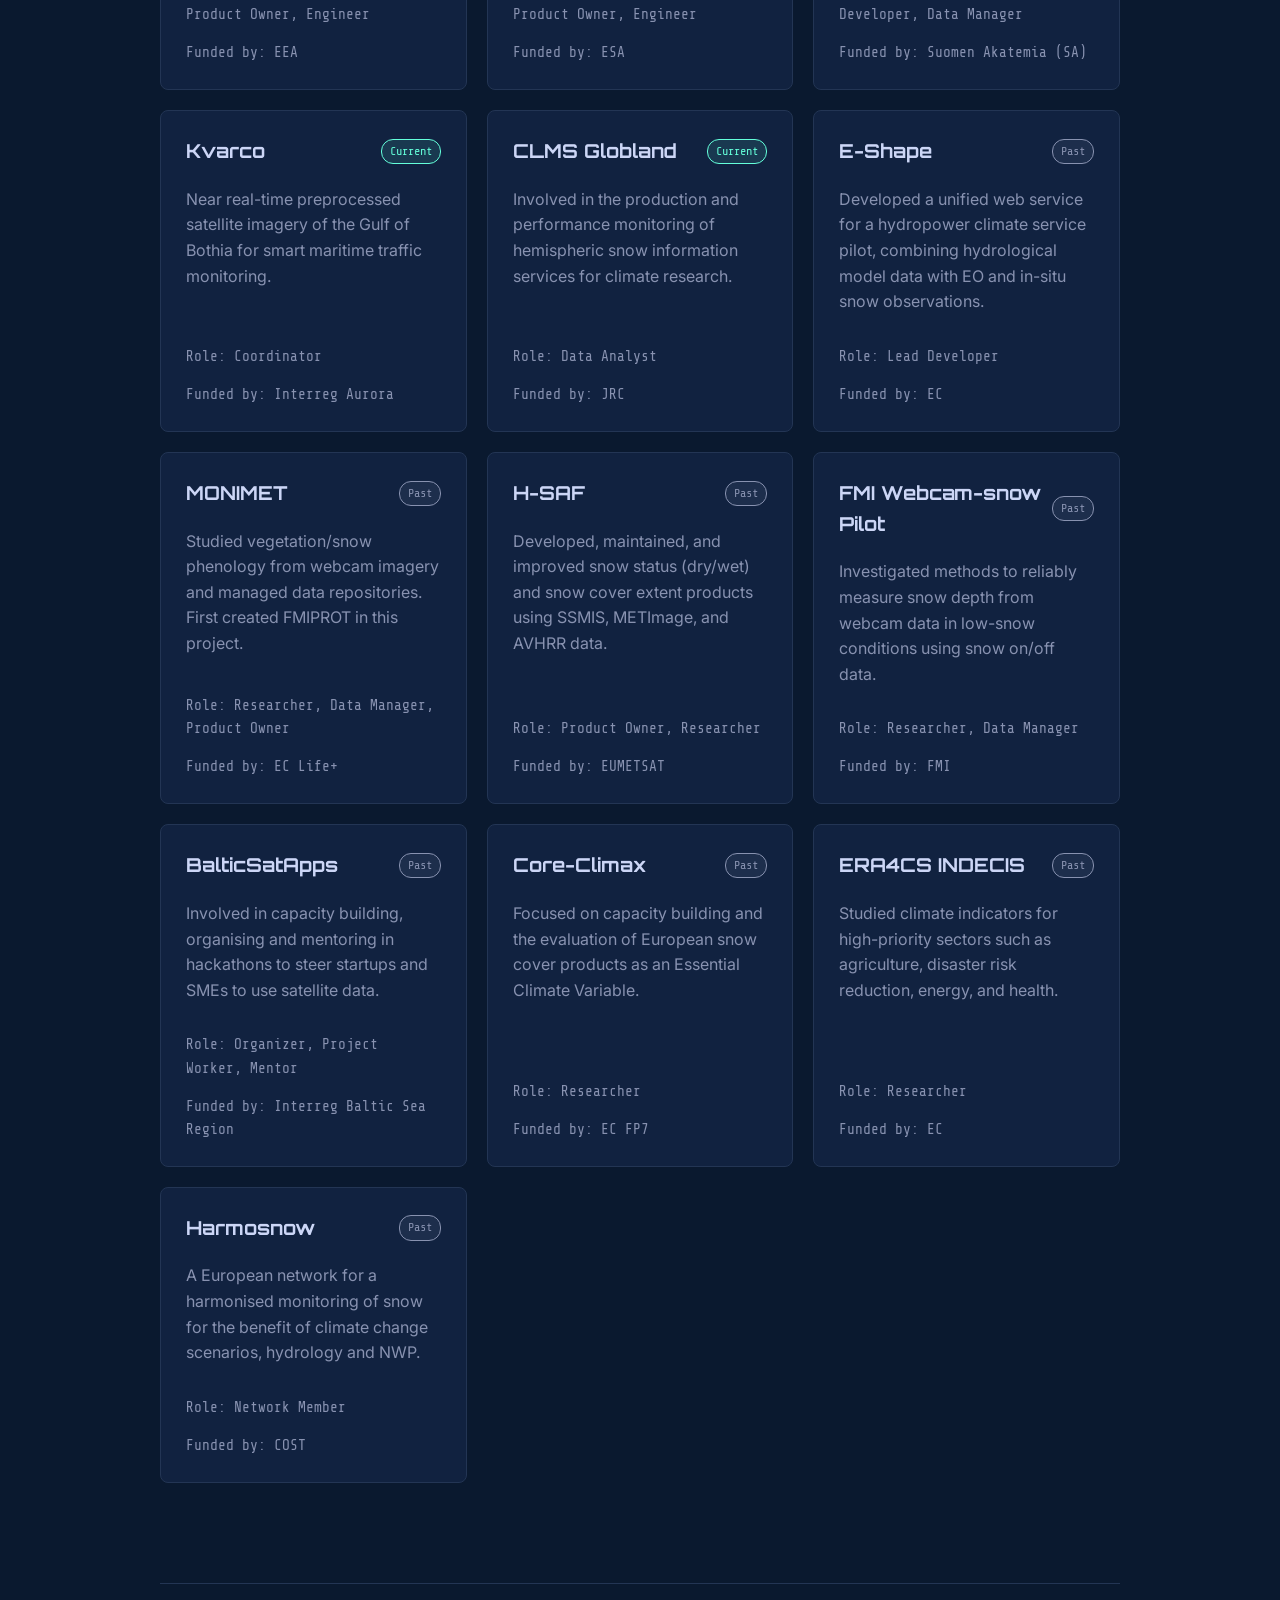
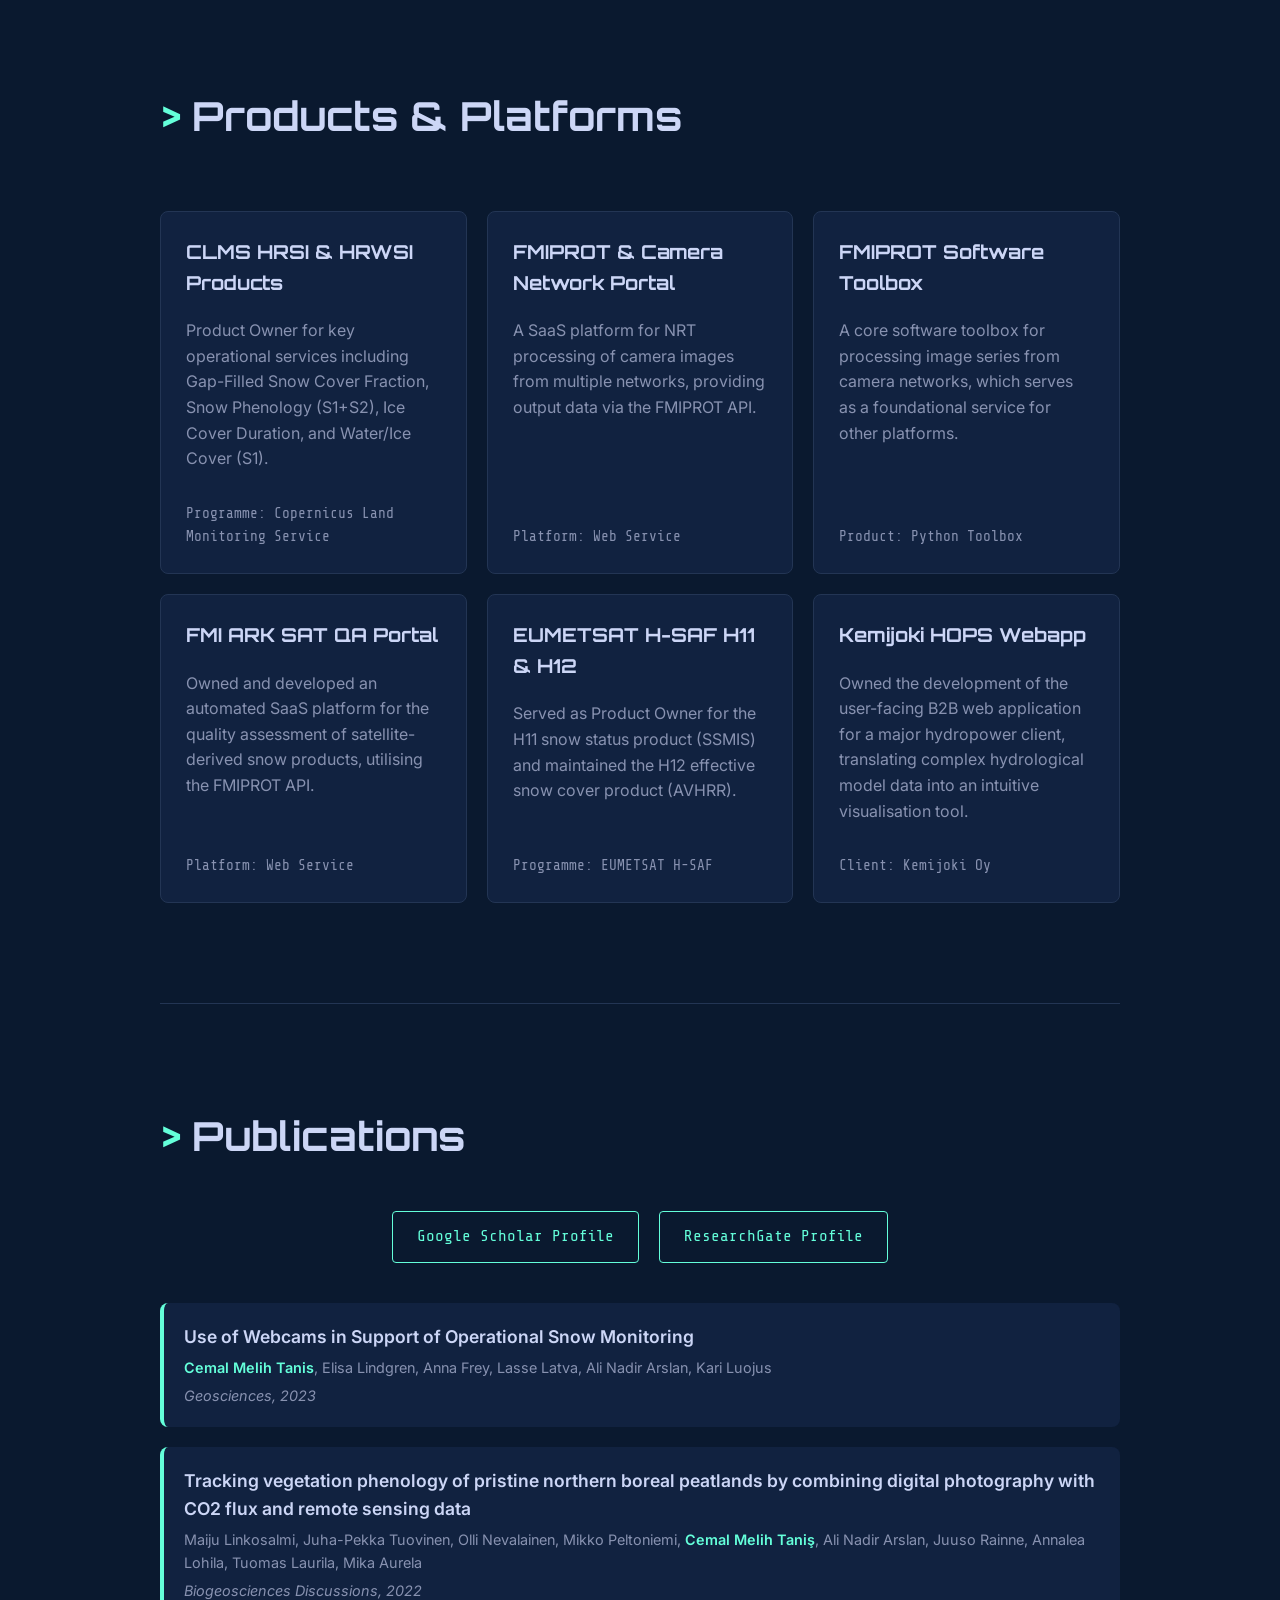
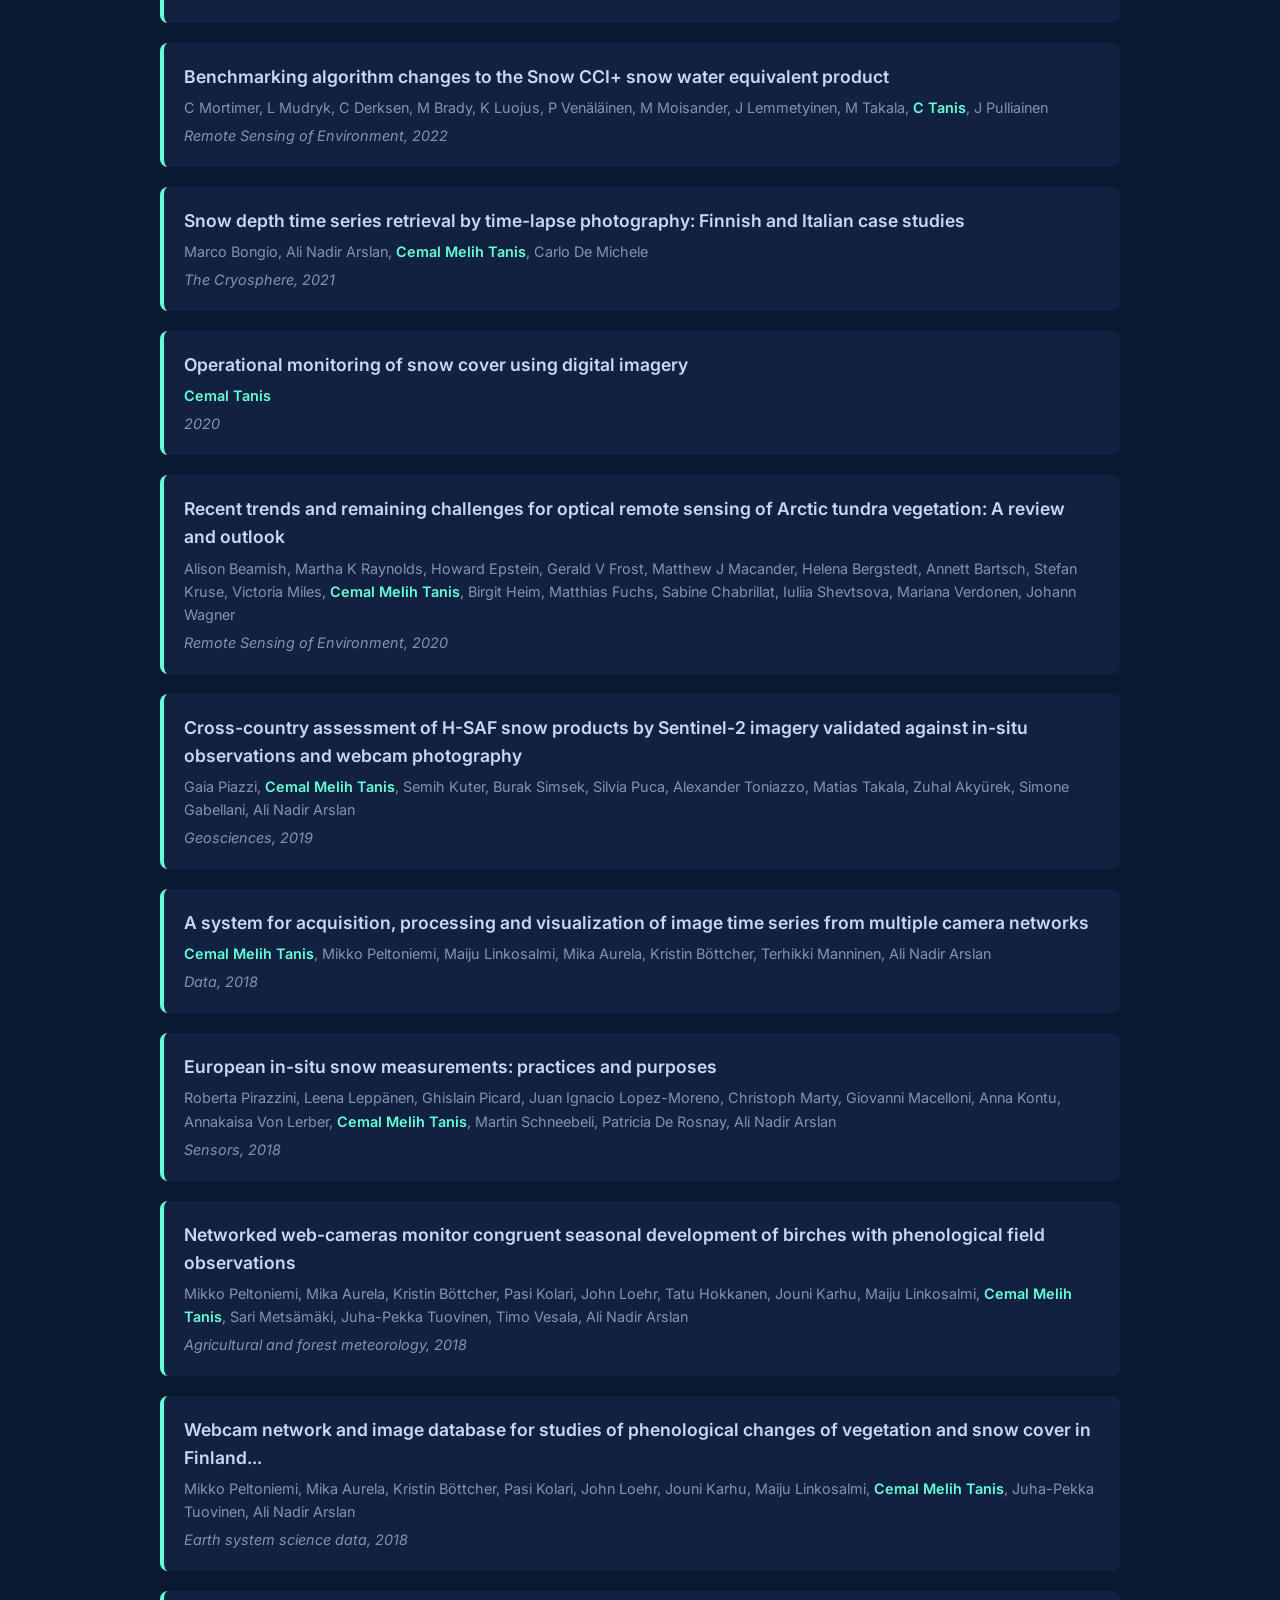
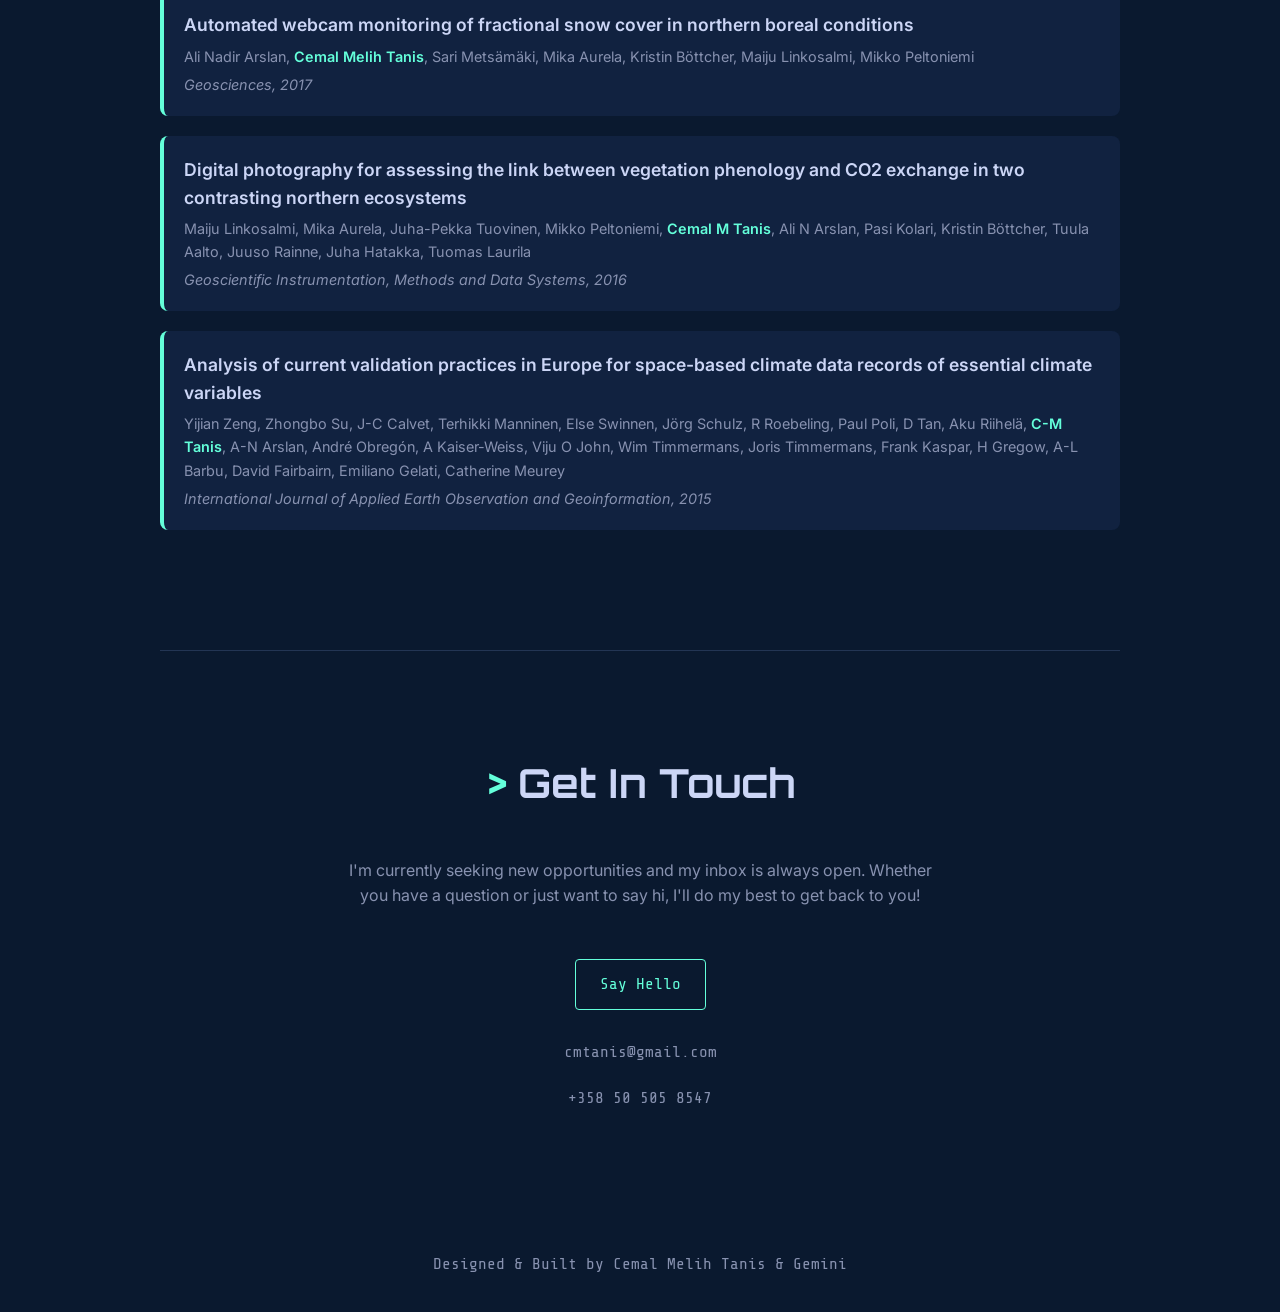
==== commit fbeed3aa: "Update index.html" ====
--- a/index.html
+++ b/index.html
@@ -200,6 +200,12 @@
                     <div class="tech-stack">Funded by: Suomen Akatemia (SA)</div>
                 </div>
                 <div class="project-card">
+                    <h3>Kvarco <span class="project-tag tag-current">Current</span></h3>
+                    <p>Near real-time preprocessed satellite imagery of the Gulf of Bothia for smart maritime traffic monitoring.</p>
+                    <div class="tech-stack">Role: Coordinator</div>
+                    <div class="tech-stack">Funded by: Interreg Aurora</div>
+                </div>
+                <div class="project-card">
                     <h3>CLMS Globland <span class="project-tag tag-current">Current</span></h3>
                     <p>Involved in the production and performance monitoring of hemispheric snow information services for climate research.</p>
                     <div class="tech-stack">Role: Data Analyst</div>
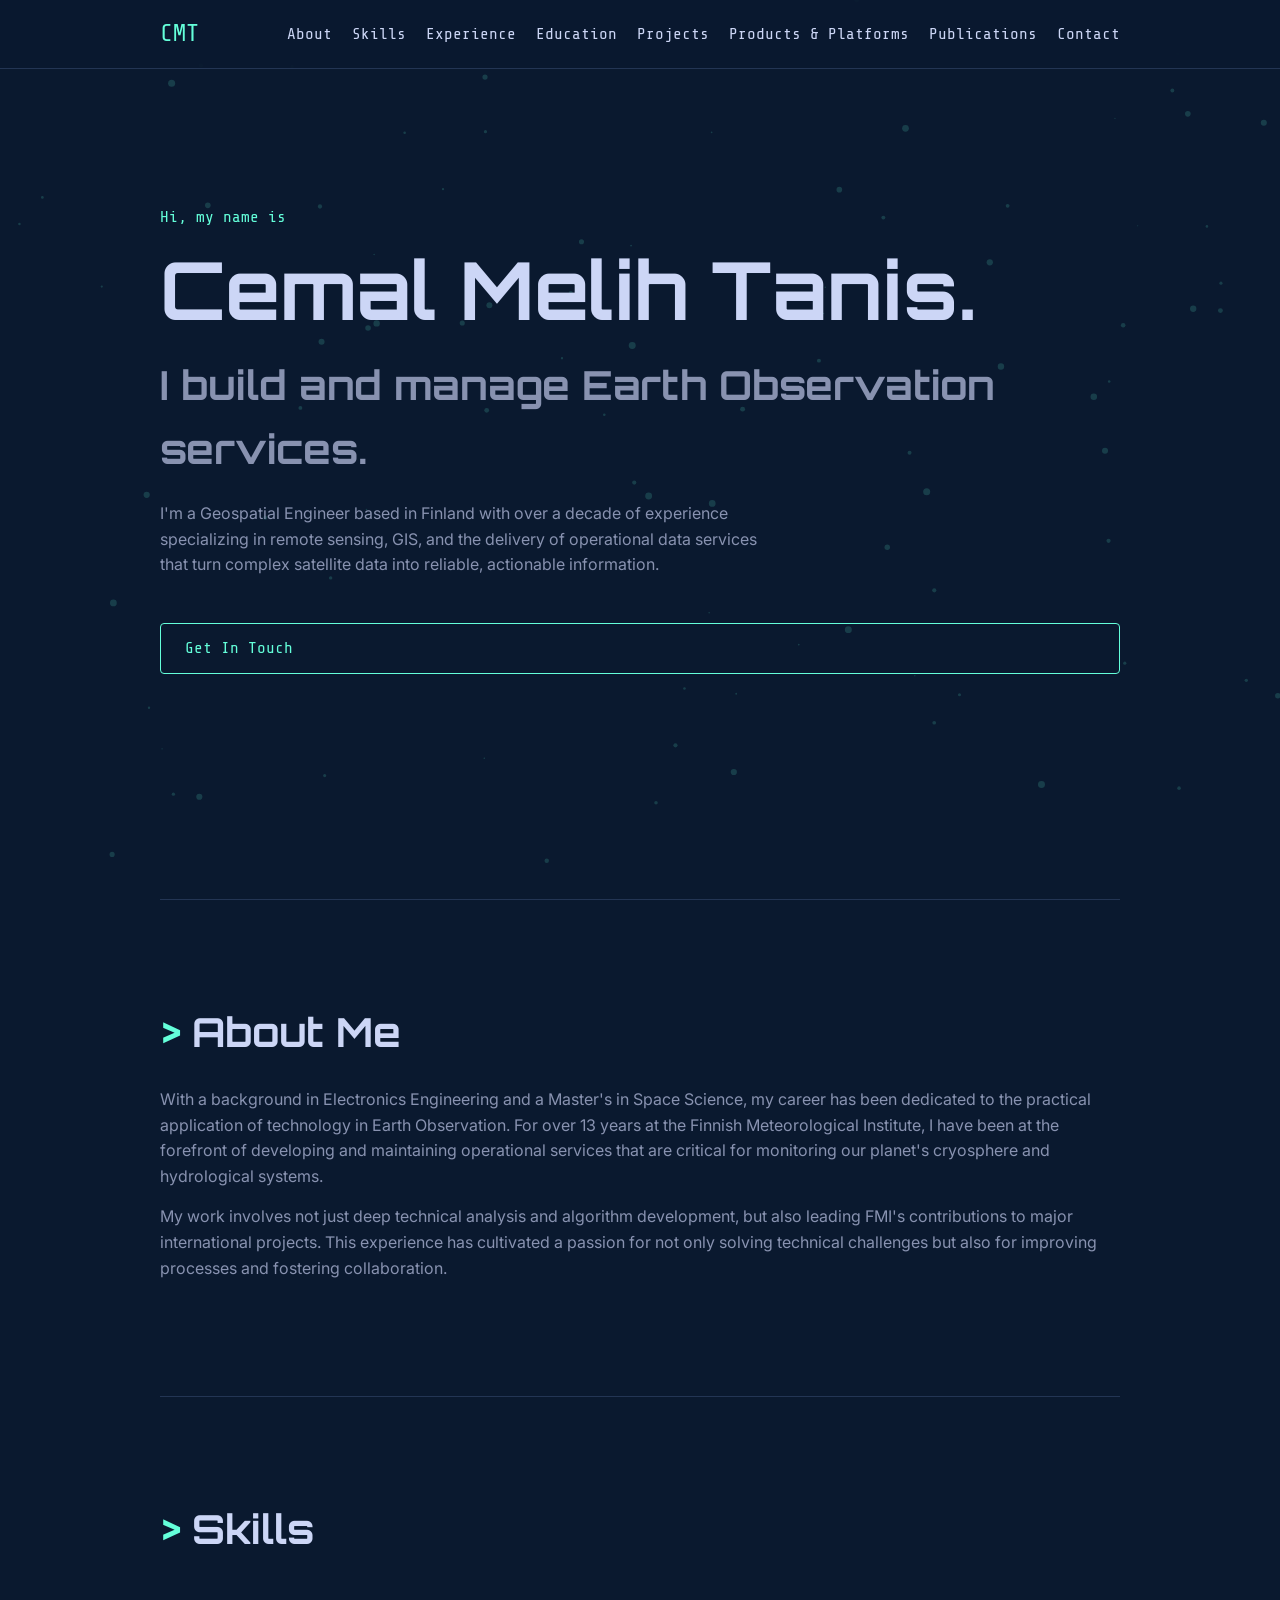
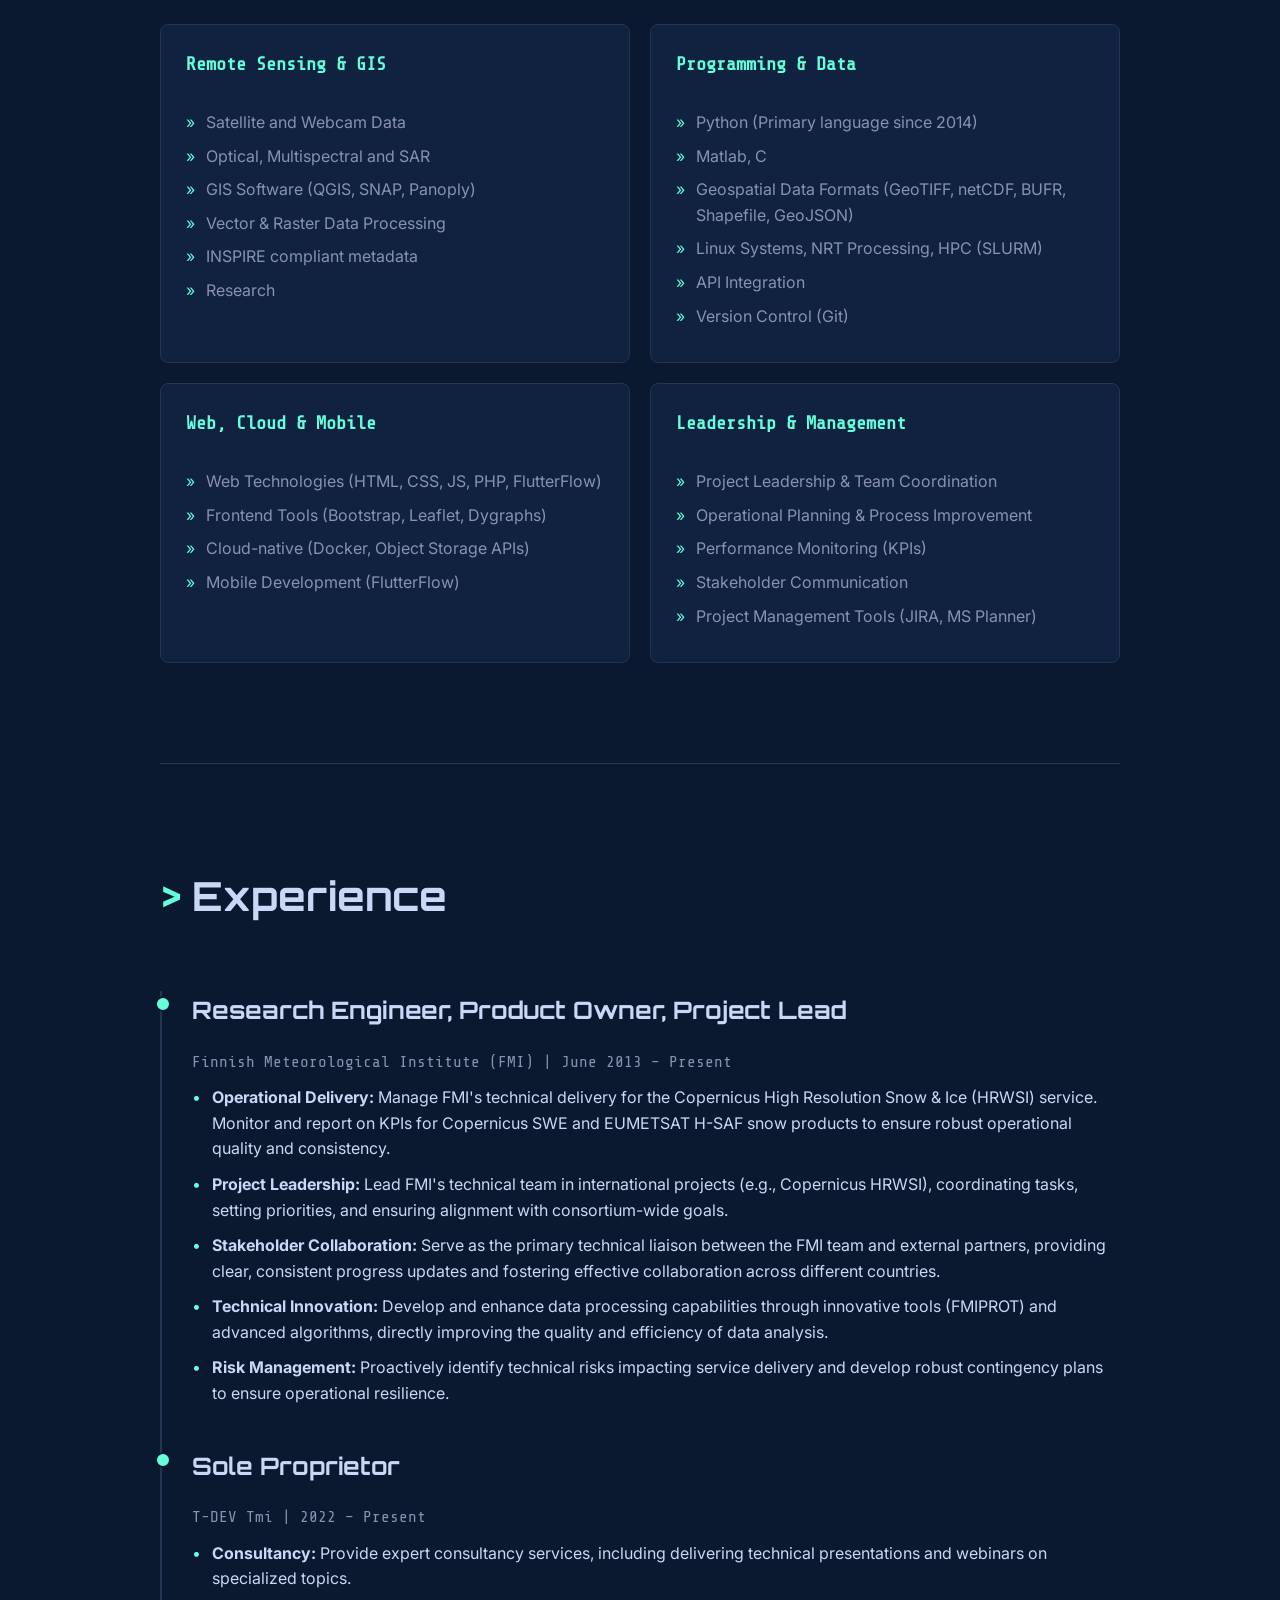
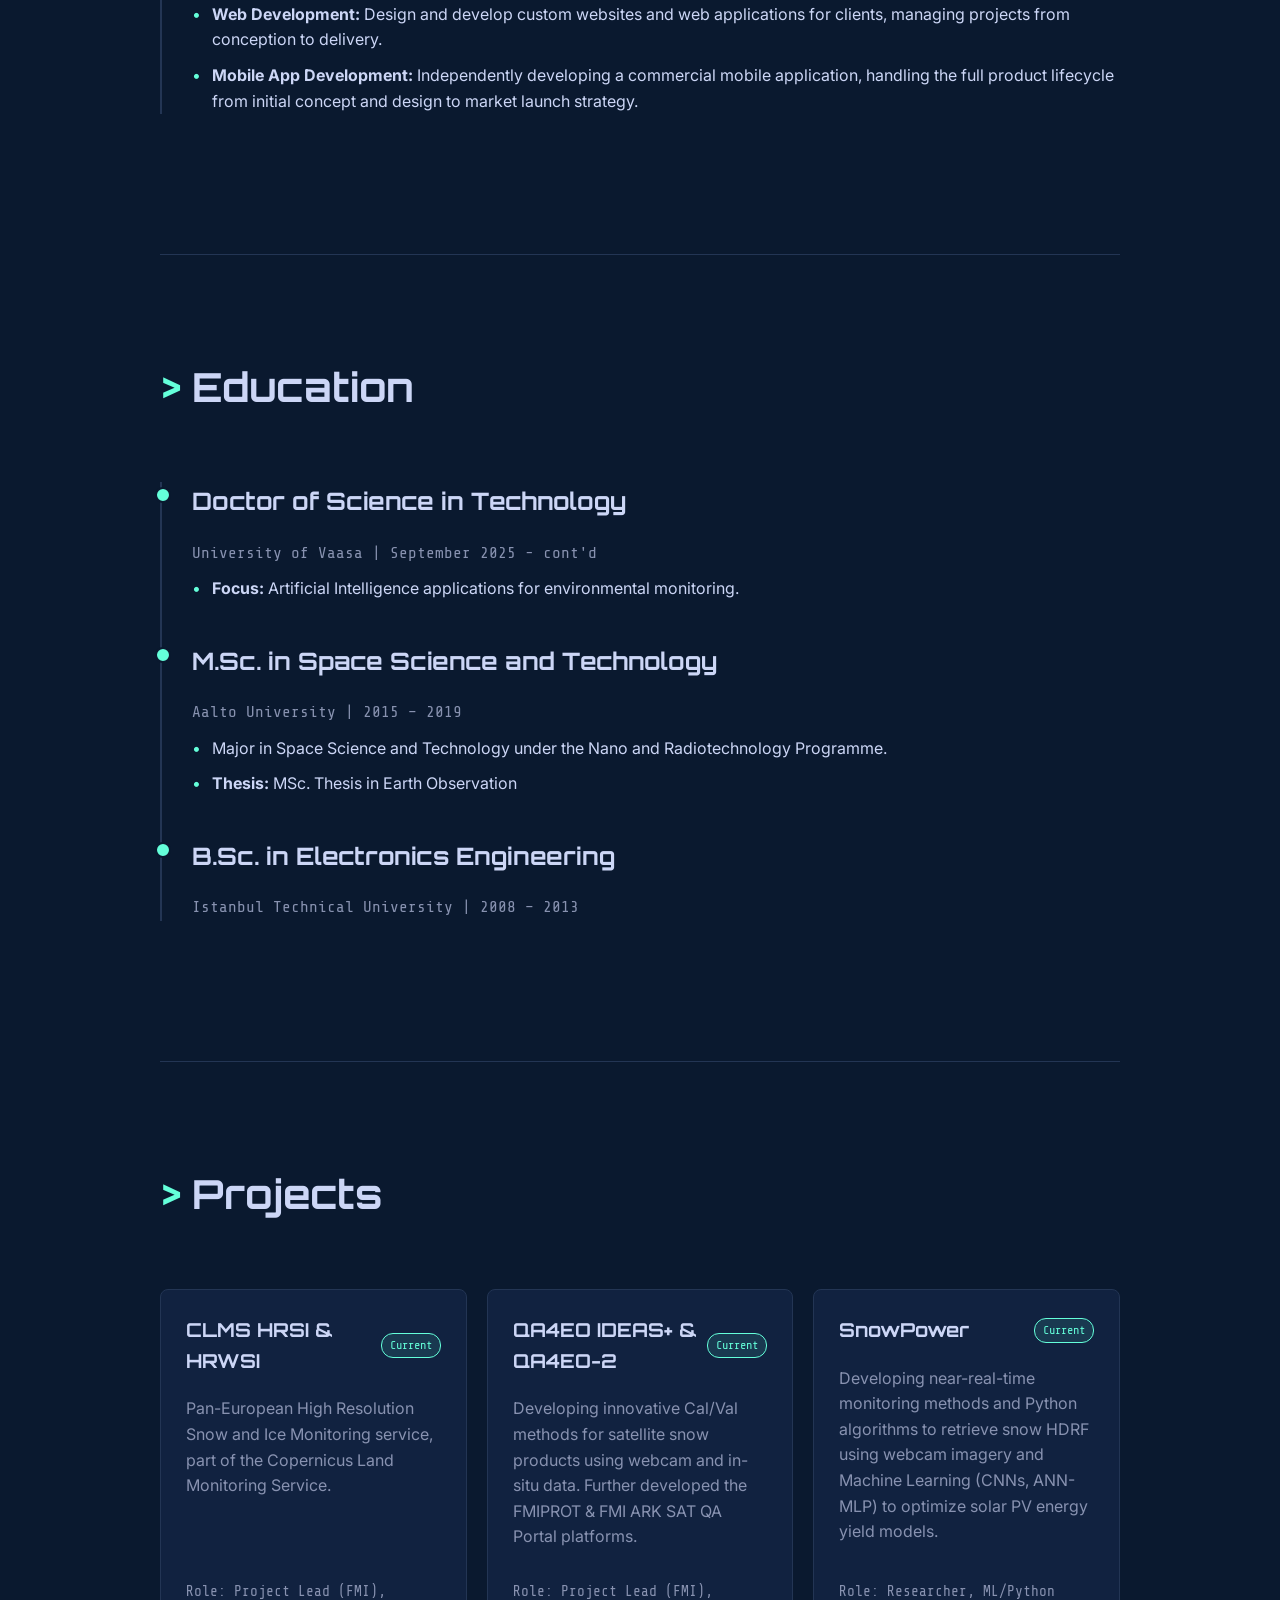
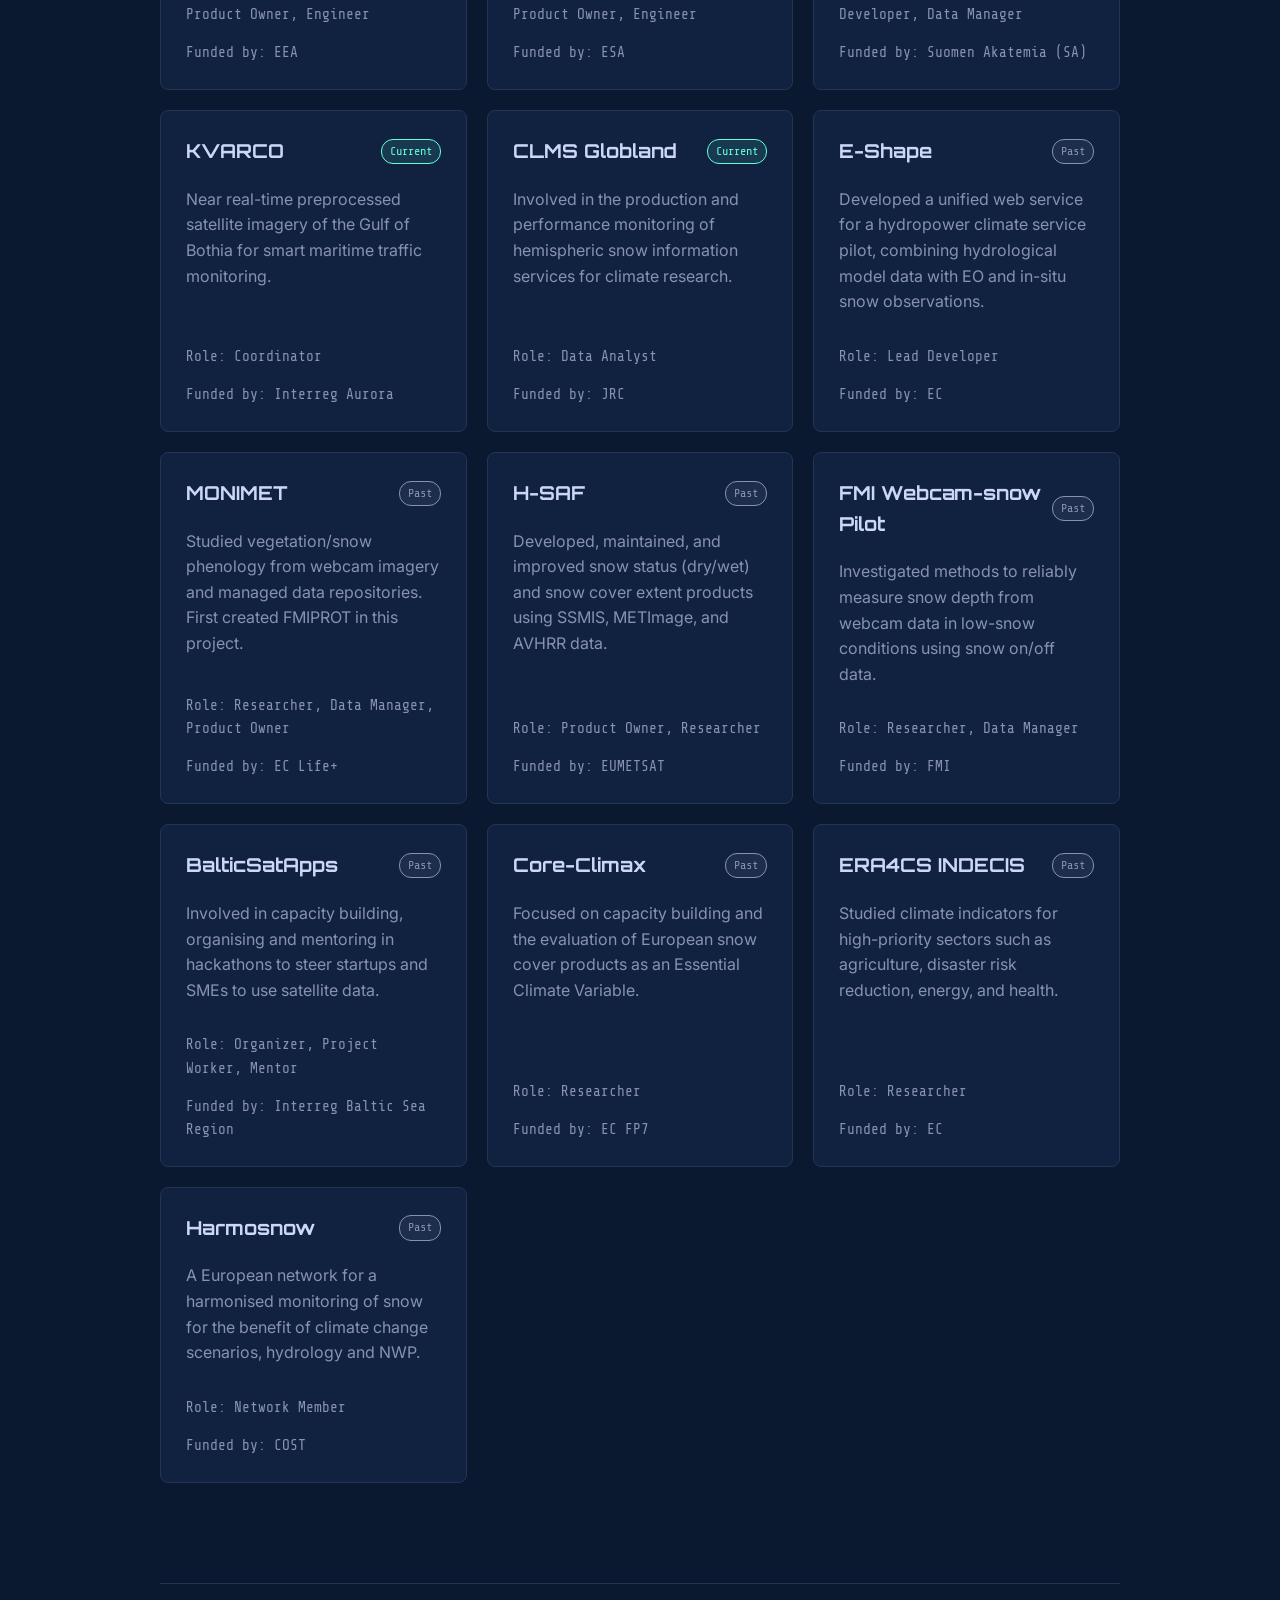
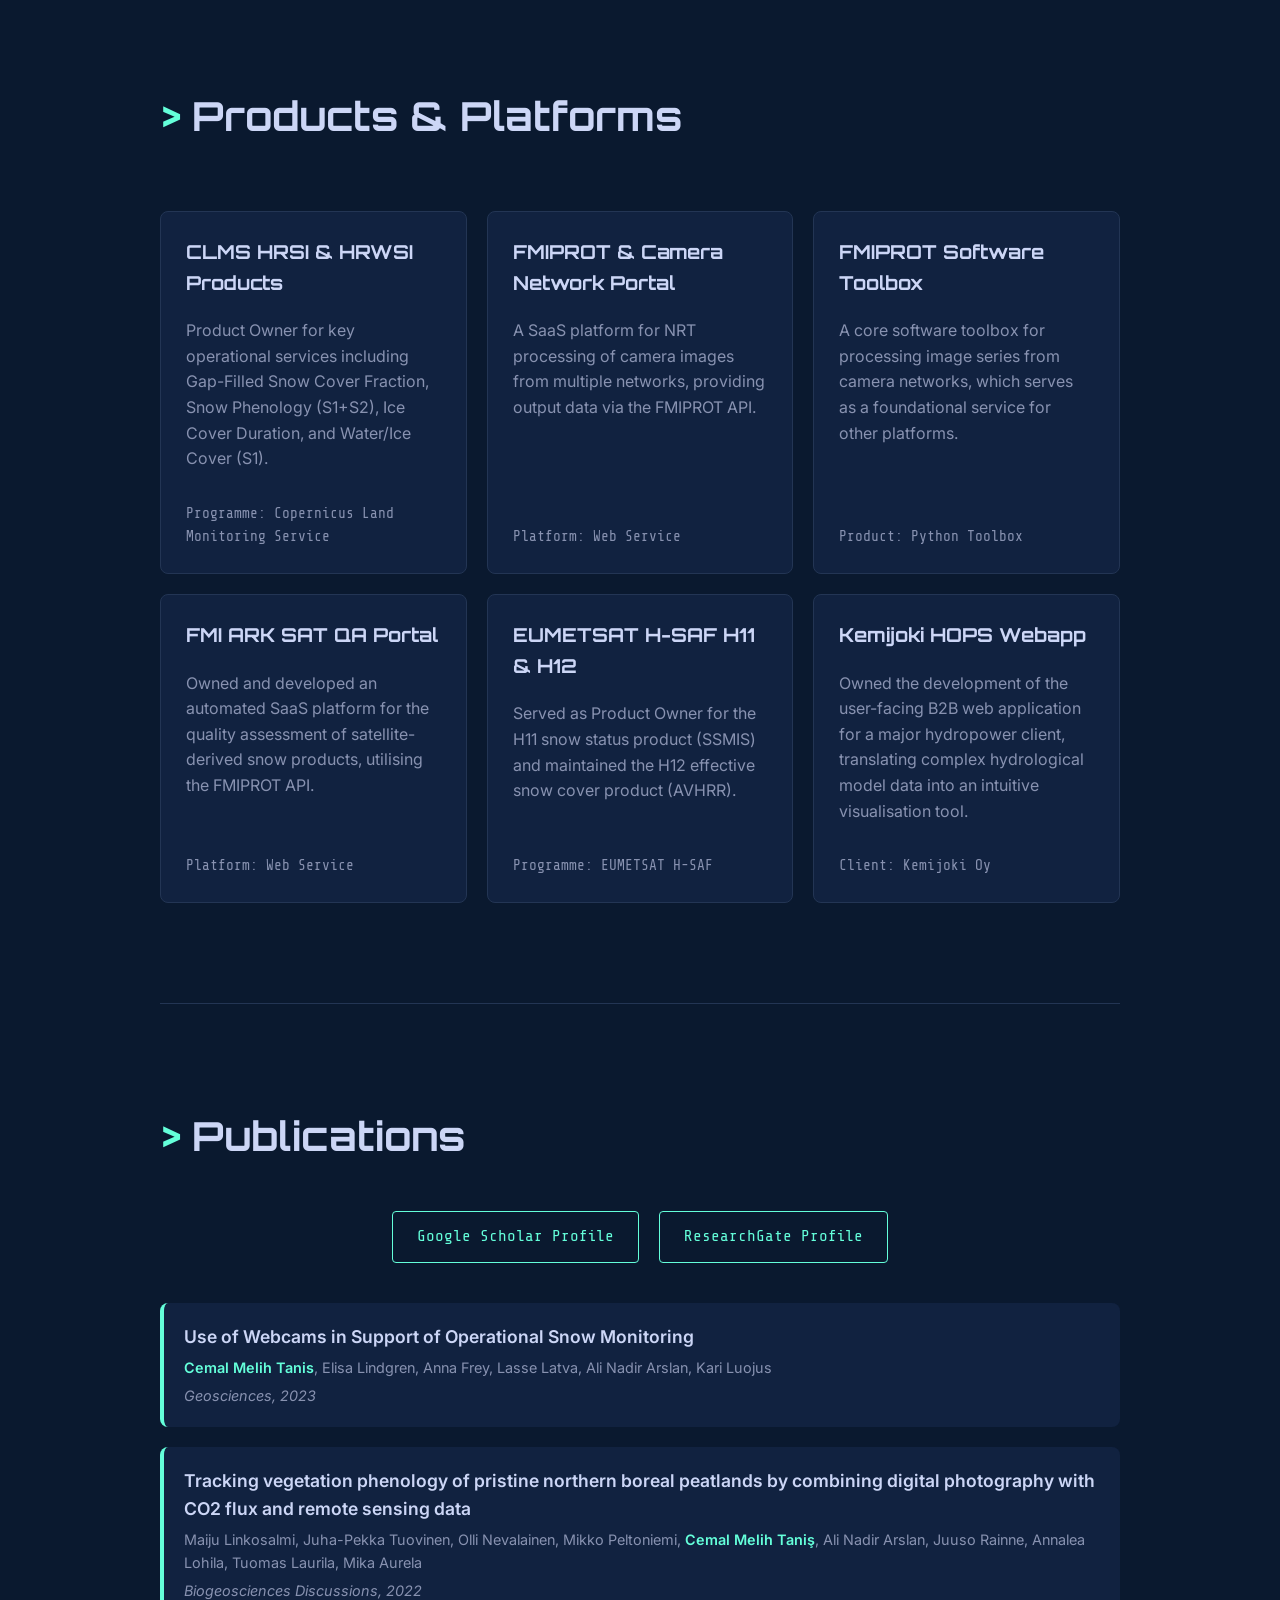
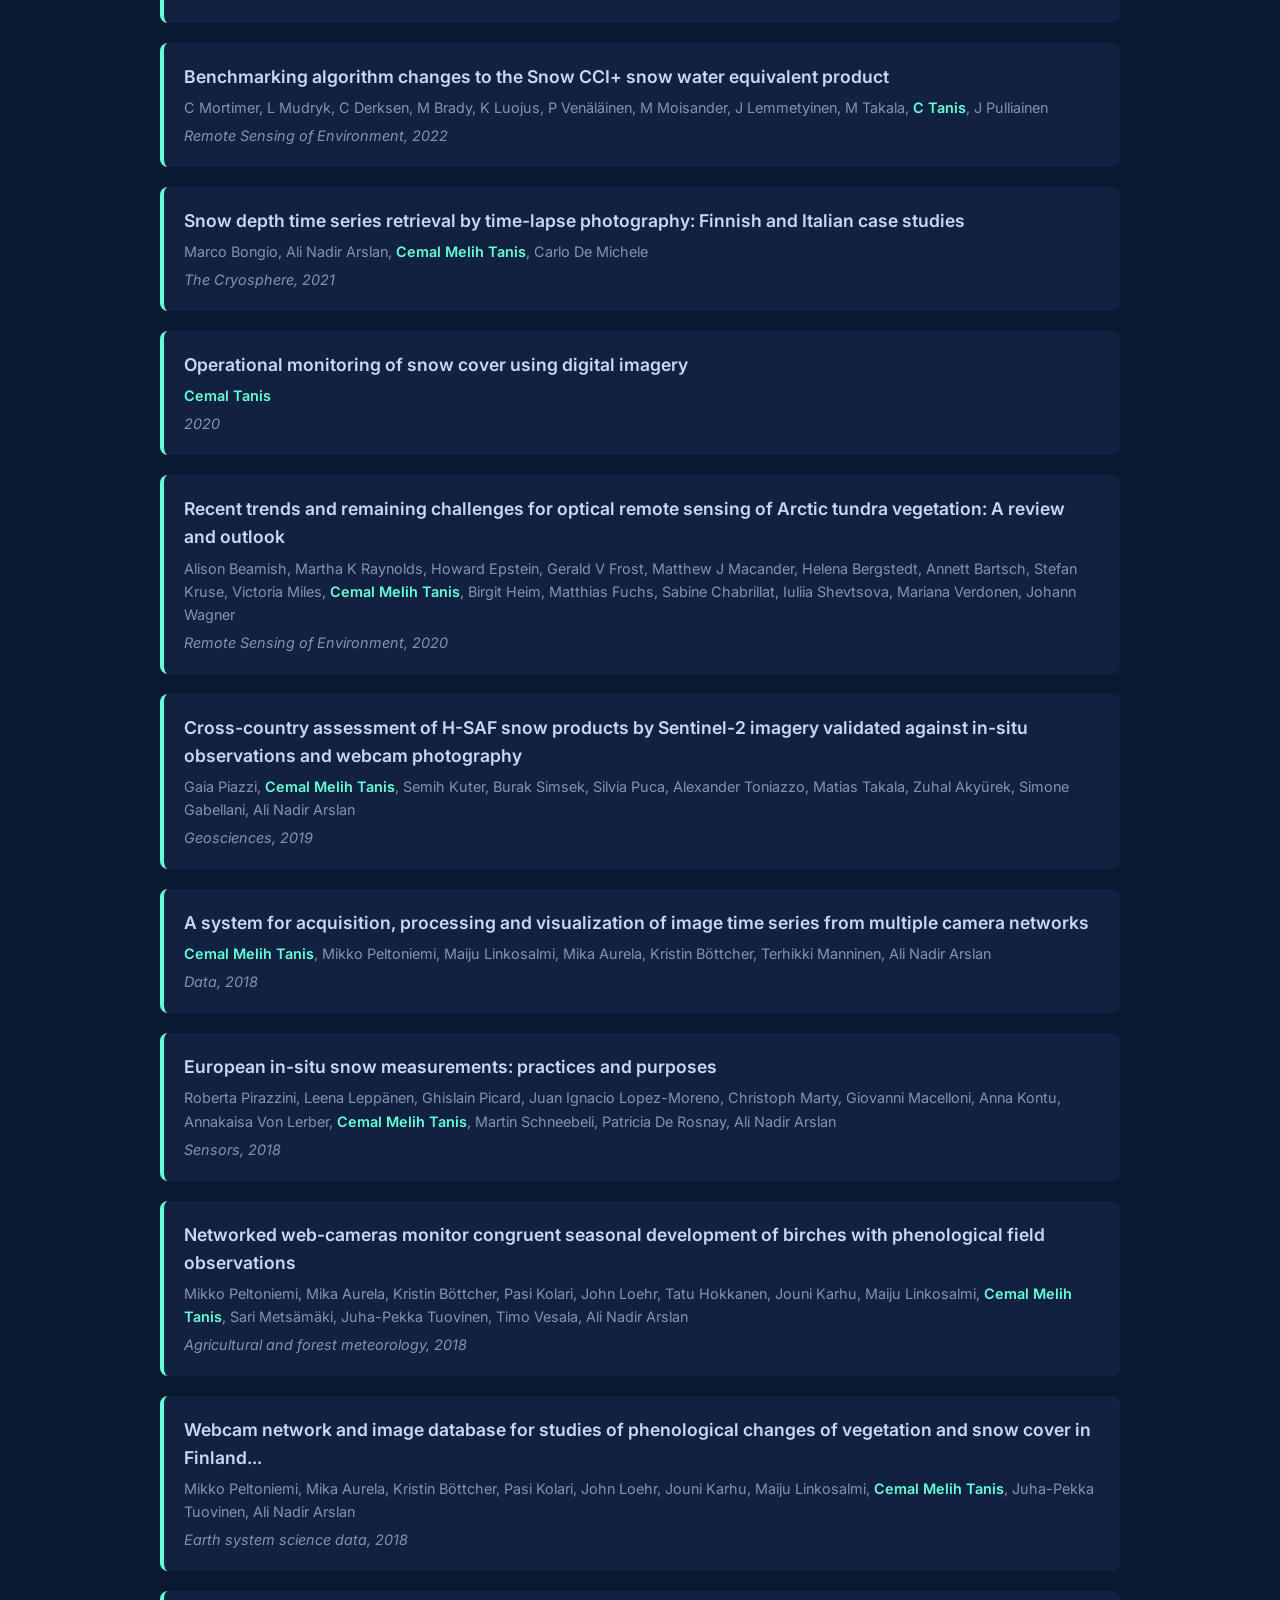
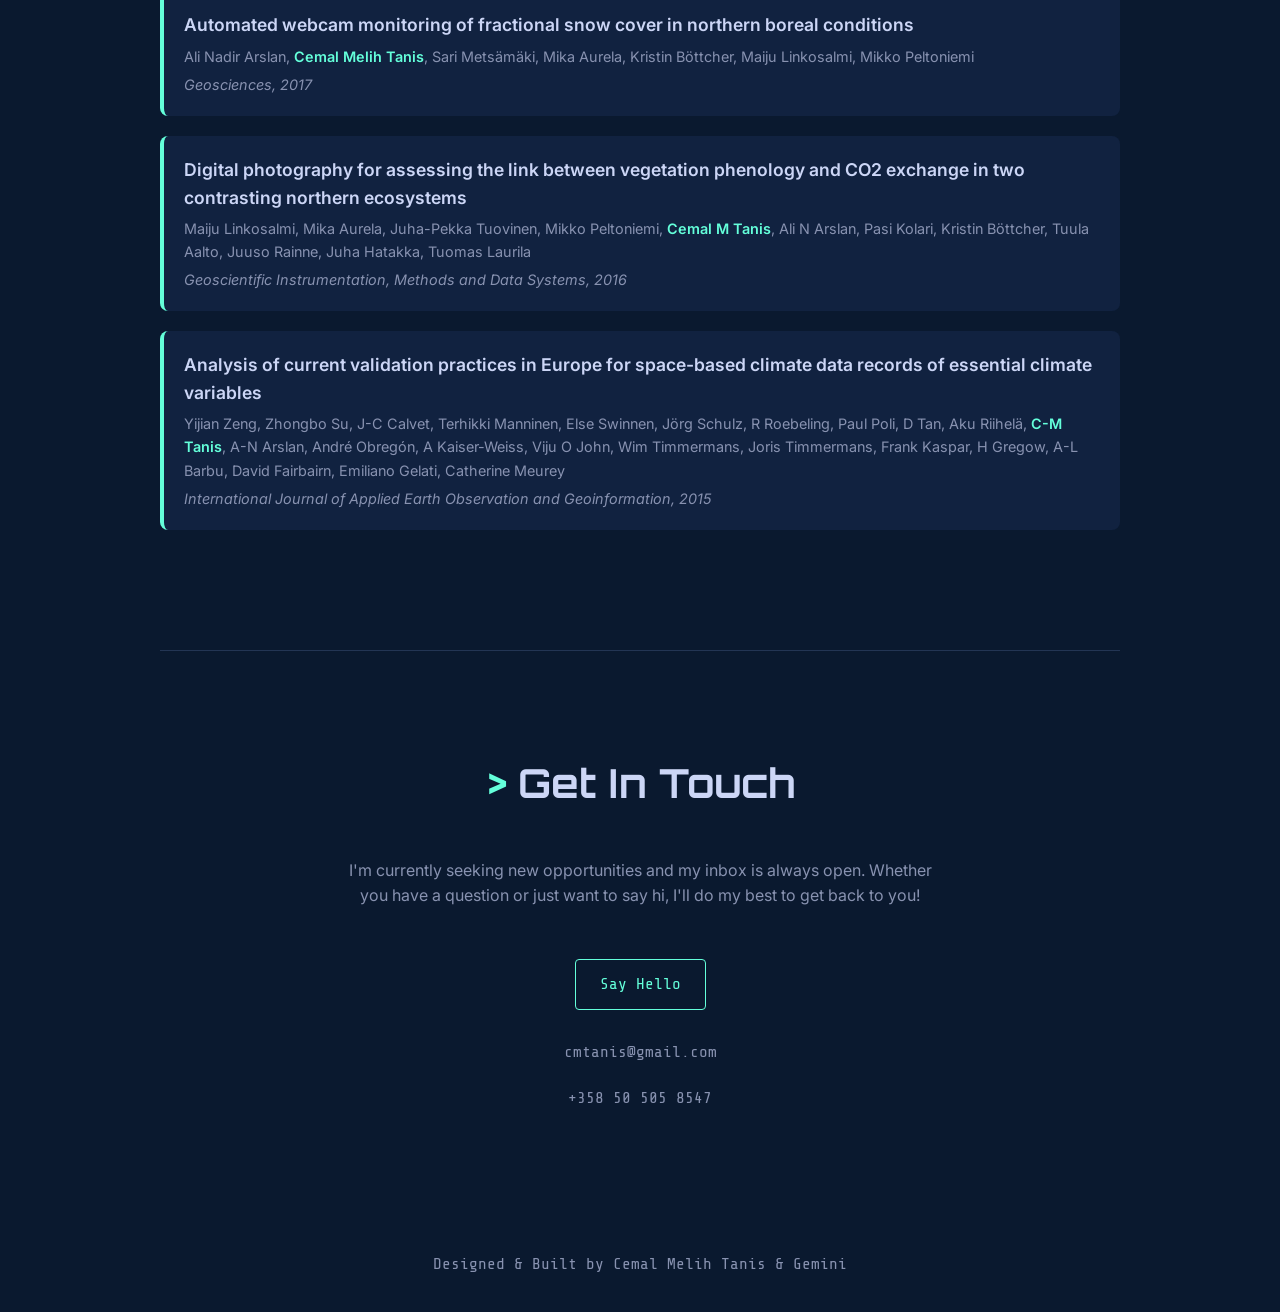
==== commit cb88bb41: "Update index.html" ====
--- a/index.html
+++ b/index.html
@@ -200,7 +200,7 @@
                     <div class="tech-stack">Funded by: Suomen Akatemia (SA)</div>
                 </div>
                 <div class="project-card">
-                    <h3>Kvarco <span class="project-tag tag-current">Current</span></h3>
+                    <h3>KVARCO <span class="project-tag tag-current">Current</span></h3>
                     <p>Near real-time preprocessed satellite imagery of the Gulf of Bothia for smart maritime traffic monitoring.</p>
                     <div class="tech-stack">Role: Coordinator</div>
                     <div class="tech-stack">Funded by: Interreg Aurora</div>
